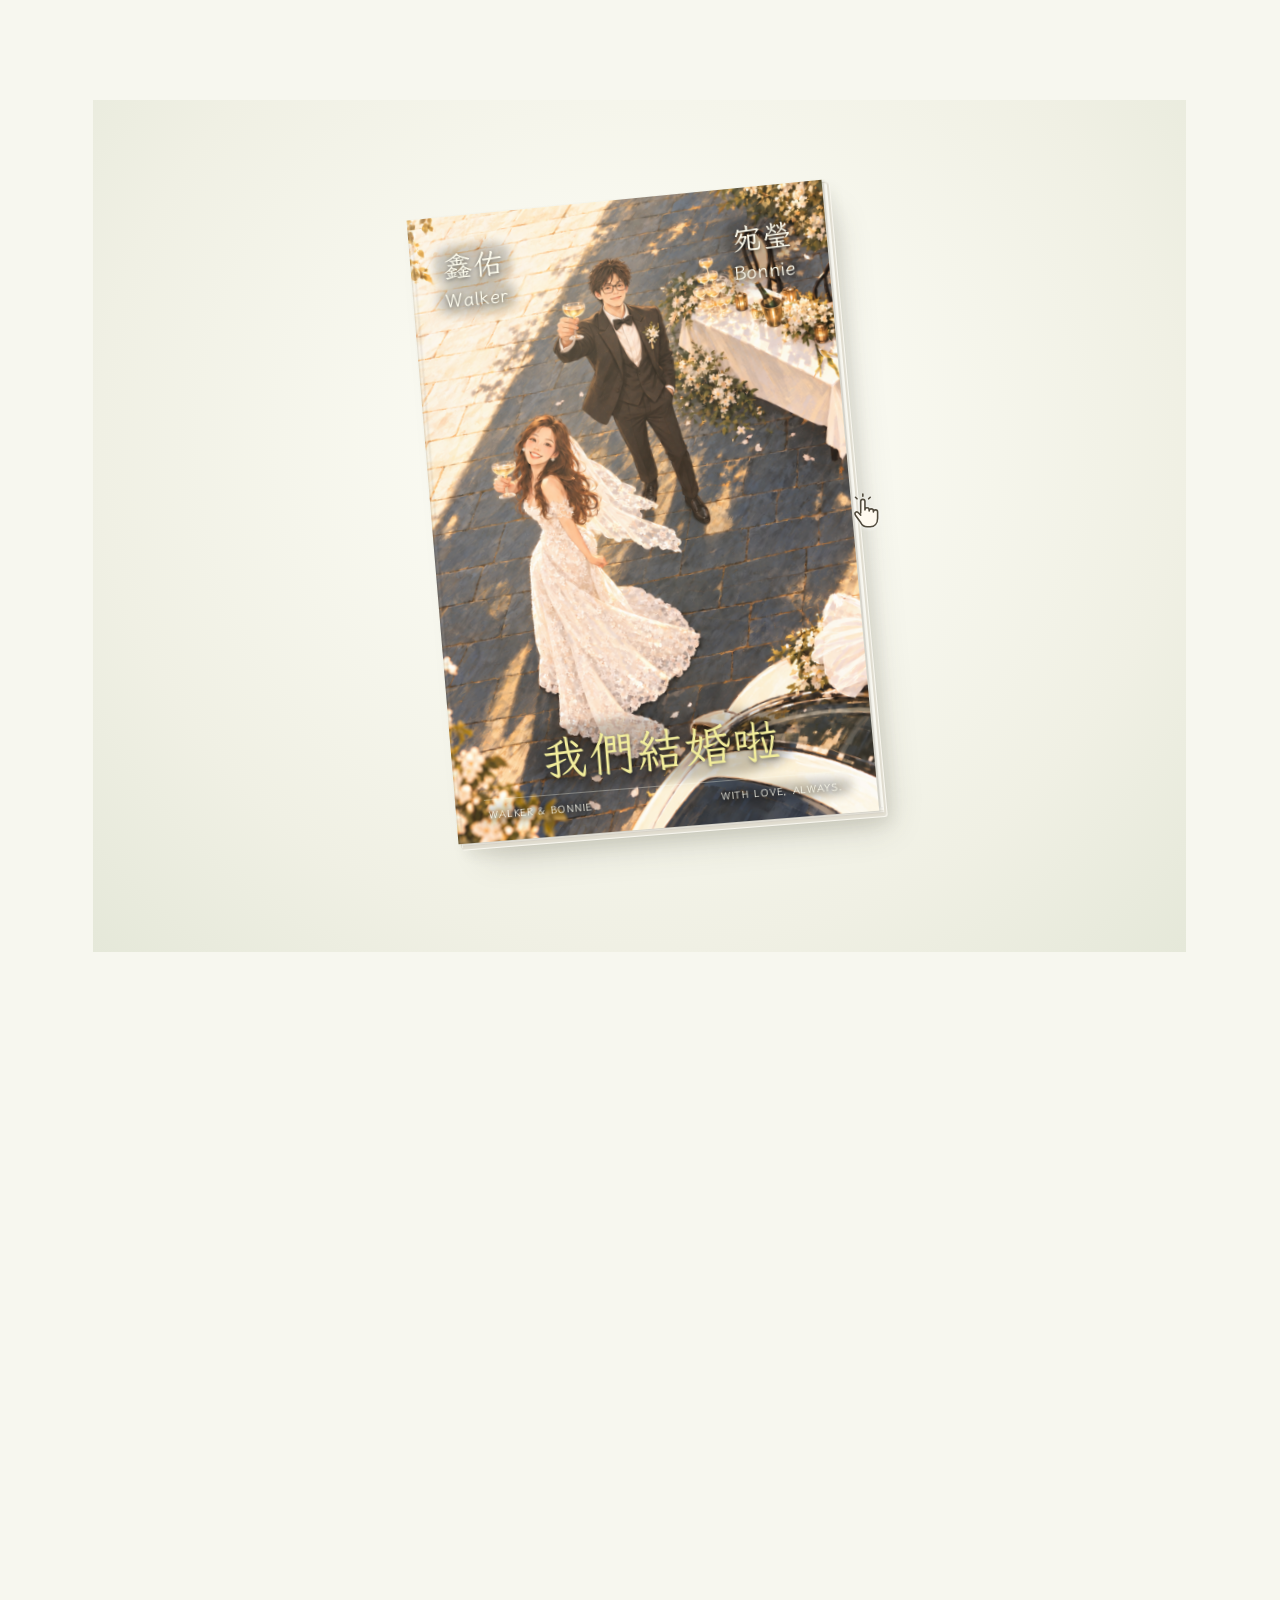
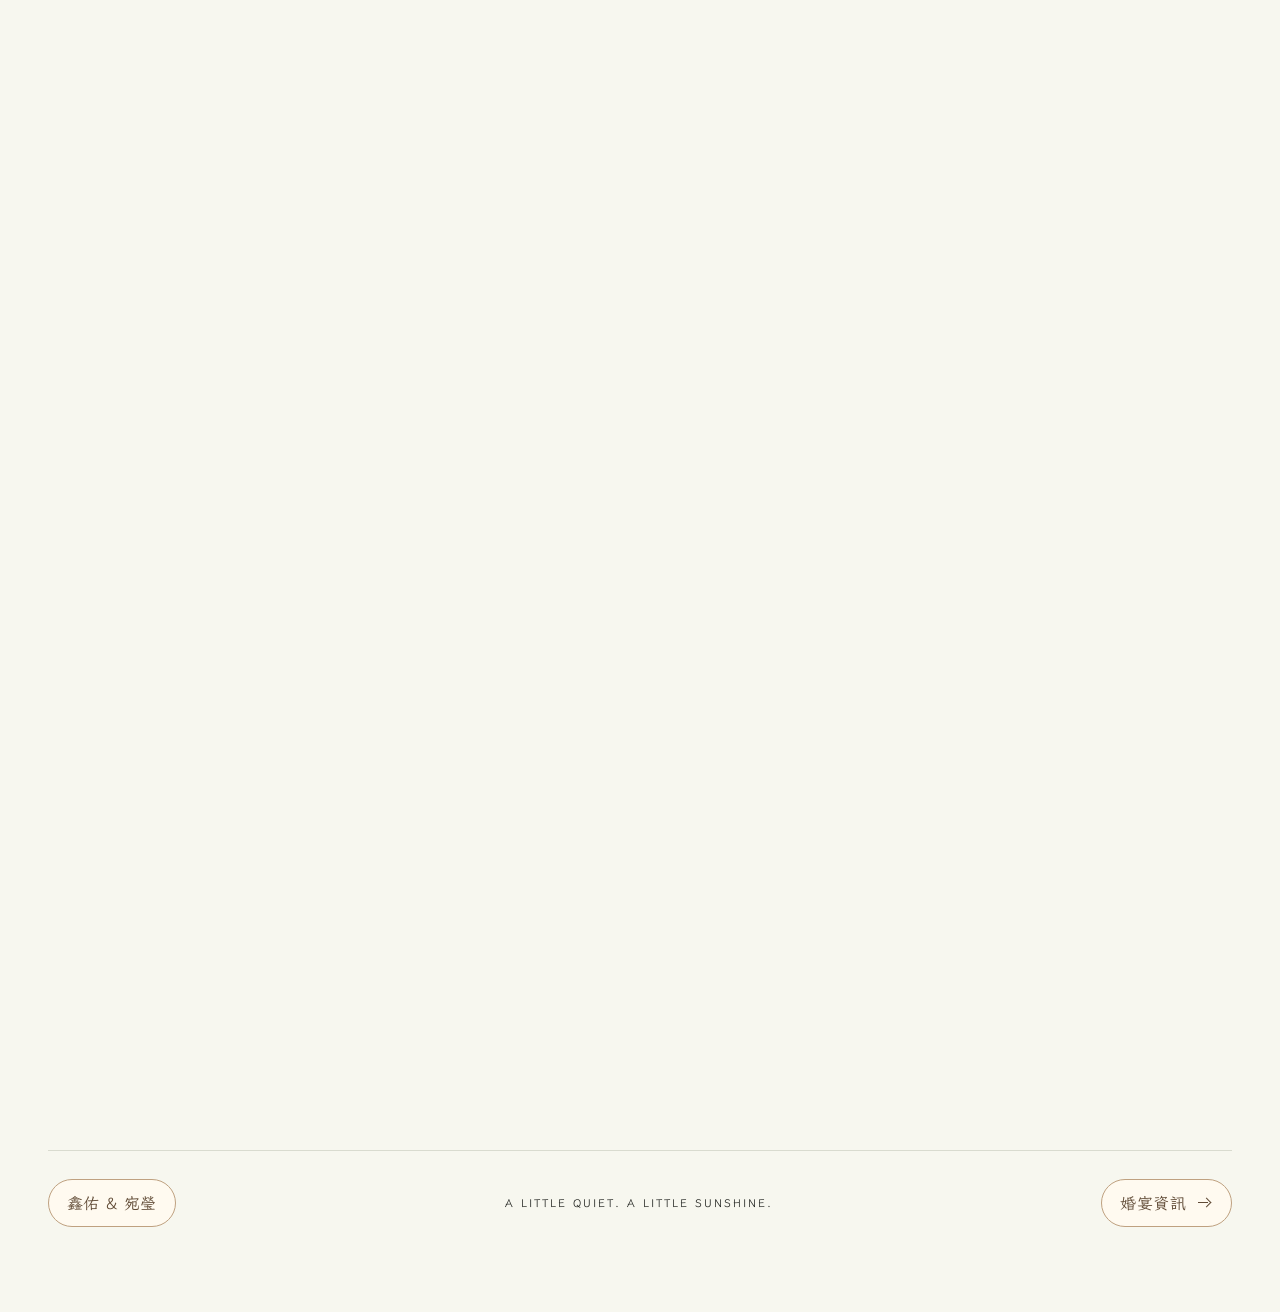
==== index.html @ fc481d5e "Repair desktop spread grid and tighten centered invitation layouts" ====
<!doctype html>
<html lang="zh-Hant" class="is-cover">
<head>
  <meta charset="utf-8">
<link rel="preconnect" href="https://raw.githubusercontent.com" crossorigin>
<link rel="preload" href="https://raw.githubusercontent.com/cyberinkflow/StarPandaKidsFonts/1934d8585394d1f0b7b148f25696c121679ef725/StarPandaKidsBeta2.1.otf" as="font" type="font/otf" crossorigin>
  <meta name="viewport" content="width=device-width,initial-scale=1,viewport-fit=cover">
  <meta name="theme-color" content="#f7f7ef">
  <meta name="description" content="把幸福的日子，留給最重要的你。我們說好了，這一天見。查看婚宴資訊與更多合照，一起分享幸福。">
  <title>鑫佑 & 宛瑩｜Walker & Bonnie 婚禮邀請</title>
  <link rel="stylesheet" href="assets/invitation.css?v=five-page-flow-1">
  <link rel="stylesheet" href="assets/invitation-book.css?v=desktop-layout-8">
  <link rel="stylesheet" href="assets/invitation-magazine.css?v=desktop-layout-8">
  <link rel="stylesheet" href="assets/invitation-polish.css?v=desktop-layout-8">
  <link rel="stylesheet" href="assets/invitation-spread.css?v=desktop-layout-8">
  <link rel="stylesheet" href="assets/invitation-material.css?v=desktop-layout-8">
<link rel="stylesheet" href="assets/wedding-fonts.css?v=panda-block-5"><link rel="stylesheet" href="assets/invitation-type-size.css?v=desktop-layout-8"><style>
html.panda-loading body{visibility:hidden}
html.panda-loading::after{content:"♥";position:fixed;inset:0;display:grid;place-items:center;background:#f7f6ed;color:#df9074;font:48px/1 serif;z-index:2147483647;animation:panda-loading-pulse 1.2s ease-in-out infinite}
@keyframes panda-loading-pulse{50%{color:#efb49b}}
@media(prefers-reduced-motion:reduce){html.panda-loading::after{animation:none}}
</style><script>
(()=>{
  if(!document.fonts)return;
  const root=document.documentElement;
  root.classList.add('panda-loading');root.setAttribute('aria-busy','true');
  const reveal=()=>{root.classList.remove('panda-loading');root.removeAttribute('aria-busy');};
  const timeout=setTimeout(reveal,6000);
  const ready=()=>document.fonts.load('400 24px "Star Panda Kids"','我們要結婚了♥').then(()=>{clearTimeout(timeout);reveal();},()=>{clearTimeout(timeout);reveal();});
  if(document.readyState==='loading')document.addEventListener('DOMContentLoaded',ready,{once:true});else ready();
})();
</script></head>
<body>
  <a class="action-control skip-link" href="#details">跳到婚宴資訊</a>
  <header class="site-header" inert>
    <a class="action-control brand" href="#invitation" aria-label="回到喜帖首頁"><span class="brand-mark" aria-hidden="true">w / b</span><span class="name-pair"><strong data-couple>鑫佑 & 宛瑩</strong><small data-english-couple>Walker & Bonnie</small></span></a>
    <nav aria-label="喜帖導覽"><a href="#story" class="action-control">我們的小故事</a><a href="#details" class="action-control">這一天</a></nav>
  </header>

  <main>
    <div class="book-journey" id="invitation-book" aria-label="我們的婚禮喜帖">
      <div class="book-stage">
        <section class="hero book-page book-cover" data-book-page="0" id="invitation" aria-labelledby="hero-title">
          <h1 id="hero-title" class="sr-only" tabindex="-1">鑫佑與宛瑩的婚禮邀請｜Walker & Bonnie</h1>
          <div class="hero-copy" aria-hidden="true"></div>
          <div class="hero-art" aria-label="Walker 與 Bonnie 的立體婚禮雜誌">
            <div class="paper-anchor"><div class="paper-flight"><div class="magazine-depth"><div class="magazine-pages" aria-hidden="true"></div><div class="invitation-paper">
              <div class="paper-content">
                <div class="cover-portrait photo-slot" data-photo="0"><div class="photo-placeholder"><span class="portrait-mark">w<span>&</span>b</span></div></div>
                <div class="cover-person cover-person-walker"><strong class="cover-ink">鑫佑</strong><small class="cover-ink" lang="en">Walker</small></div><div class="cover-person cover-person-bonnie"><strong class="cover-ink">宛瑩</strong><small class="cover-ink" lang="en">Bonnie</small></div>
                <div class="paper-title"><span class="cover-ink">我們結婚啦</span></div>
                <div class="paper-bottom"><span class="cover-ink">WALKER & BONNIE</span><span class="cover-ink">WITH LOVE, ALWAYS.</span></div>
                <div class="magazine-gloss" aria-hidden="true"></div>
              </div>
            </div></div></div></div>
            <a class="action-control cover-open" href="#story" aria-label="點擊翻開喜帖，前往下一頁" title="點擊翻開喜帖"><svg viewBox="0 0 36 36" fill="none" aria-hidden="true"><path d="M13 19V8a2 2 0 0 1 4 0v8a2 2 0 0 1 4 0v1a2 2 0 0 1 4 0v1a2 2 0 0 1 4 0v6c0 5-3 8-7 8h-3c-3 0-5-2-6-4l-5-7c-1.5-2.5 1.5-4.5 3-2l2 2" fill="#fffaf0" stroke="currentColor" stroke-width="1.5" stroke-linecap="round" stroke-linejoin="round"/><path d="M15 1v2M8 4l1.5 1.5M22 4l-1.5 1.5" stroke="currentColor" stroke-width="1.5" stroke-linecap="round"/></svg></a>
          </div>
        </section>

<section class="book-page content-page book-story" data-book-page="1" id="story" aria-labelledby="story-title"><div class="page-content" tabindex="0" aria-label="人物介紹內容"><div class="couple-intro"><div><p class="eyebrow" lang="en">The two of us</p><h2 class="duo-heading" id="story-title" tabindex="-1" lang="en">Since 2021, <br>until now,<br><em>and to be continued.</em></h2></div><div class="personality-pair"><article class="personality quiet" aria-labelledby="name-walker"><span class="personality-avatar avatar-quiet"><img src="assets/story-champagne-upright.png" alt="鑫佑（Walker）的插畫頭貼" width="1122" height="1402" loading="lazy"></span><span class="personality-name" id="name-walker">鑫佑<small>Walker</small></span><span class="personality-type" lang="en">INFP</span><span class="personality-copy">平常不喜歡說話，<br>喝酒後超喜歡說話。</span><span class="personality-extra" id="profile-walker" hidden>別人說他沉穩內斂。<br>（但 Bonnie 不覺得。）</span><button class="action-control profile-toggle" type="button" aria-expanded="false" aria-controls="profile-walker" data-person="鑫佑">認識鑫佑 ＋</button></article><article class="personality sunny" aria-labelledby="name-bonnie"><span class="personality-avatar avatar-sunny"><img src="assets/story-champagne-upright.png" alt="宛瑩（Bonnie）的插畫頭貼" width="1122" height="1402" loading="lazy"></span><span class="personality-name" id="name-bonnie">宛瑩<small>Bonnie</small></span><span class="personality-type" lang="en">ENTP</span><span class="personality-copy">12小時跟Walker嘰哩呱啦<br>喝酒後24小時跟每個人嘰哩呱啦</span><span class="personality-extra" id="profile-bonnie" hidden>是有趣的靈魂與美貌集於一身的自戀仔。<br>（Walker 笑而不語。）</span><button class="action-control profile-toggle" type="button" aria-expanded="false" aria-controls="profile-bonnie" data-person="宛瑩">認識宛瑩 ＋</button></article></div></div></div><div class="page-actions"><a class="action-control text-action" href="#invitation">上一頁</a><span class="page-number">1 / 5</span><a class="action-control button" href="#photos">下一頁 →</a></div></section>
<section class="book-page content-page book-photos" data-book-page="2" id="photos" aria-labelledby="photos-title"><div class="page-content" tabindex="0" aria-label="照片區內容"><div class="photos-heading"><p class="eyebrow">OUR MOMENTS</p><h2 id="photos-title">我們的照片</h2><p>把一起走過的日子，<br>留在每一張照片裡。</p></div><div class="story-viewer" role="region" aria-roledescription="可滑動相片卡片" aria-label="我們的三張故事照片"><div class="story-track">
            <figure class="story-frame" data-story-frame="0">
              <div class="story-photo story-photo--portrait photo-slot" data-photo="1"><div class="photo-placeholder"><span class="photo-monogram">us.</span><span class="photo-note">OUR LITTLE STORY / 01</span></div></div>
              <figcaption><span class="eyebrow" lang="en">01 / Dress up</span><h3>今天有點正式，<br>但我們還是一樣鬧。</h3><p>她負責漂亮，他負責站好。<br>笑得這麼開心，大概是想到等一下可以吃飯。</p></figcaption>
            </figure>
            <figure class="story-frame" data-story-frame="1">
              <div class="story-photo story-photo--portrait photo-slot" data-photo="2"><div class="photo-placeholder"><span class="photo-monogram">us.</span><span class="photo-note">OUR LITTLE STORY / 02</span></div></div>
              <figcaption><span class="eyebrow" lang="en">02 / Cheers to us</span><h3>敬今天的我們，<br>也敬明天的宵夜。</h3><p>照片裡看起來很優雅。<br>實際上，已經在討論拍完要吃什麼。</p></figcaption>
            </figure>
            <figure class="story-frame" data-story-frame="2">
              <div class="story-photo story-photo--portrait photo-slot" data-photo="3"><div class="photo-placeholder"><span class="photo-monogram">us.</span><span class="photo-note">OUR LITTLE STORY / 03</span></div></div>
              <figcaption><span class="eyebrow" lang="en">03 / Just like this</span><h3>一張合照，<br>兩種快樂。</h3><p>他覺得這張可以，她說再拍一張。<br>最後相簿多了三百張差不多的照片。</p></figcaption>
            </figure>
            </div><div class="story-controls" hidden><button type="button" id="story-prev" class="action-control story-arrow" aria-label="上一張照片"><svg class="story-nav-arrow" viewBox="0 0 40 20" fill="none" aria-hidden="true"><path d="M3 10h32M27 3l8 7-8 7" stroke="currentColor" stroke-width="1.2" stroke-linecap="round" stroke-linejoin="round"/></svg></button><span class="story-controls-flourish" aria-hidden="true">─ ♡ ─</span><button type="button" id="story-next" class="action-control story-arrow" aria-label="下一張照片"><svg class="story-nav-arrow" viewBox="0 0 40 20" fill="none" aria-hidden="true"><path d="M3 10h32M27 3l8 7-8 7" stroke="currentColor" stroke-width="1.2" stroke-linecap="round" stroke-linejoin="round"/></svg></button></div><div class="story-progress" role="group" aria-label="選擇照片" hidden><button type="button" data-story-go="0" aria-label="第 1 張照片" class="heart-dot"></button><button type="button" data-story-go="1" aria-label="第 2 張照片" class="heart-dot"></button><button type="button" data-story-go="2" aria-label="第 3 張照片" class="heart-dot"></button></div><p id="story-slide-status" class="sr-only" role="status" aria-live="polite"></p>
          </div></div><div class="page-actions"><a class="action-control text-action" href="#story">上一頁</a><span class="page-number">2 / 5</span><a class="action-control button" href="#chapters">下一頁 →</a></div></section>
<section class="book-page content-page book-chapters" data-book-page="3" id="chapters" aria-labelledby="next-chapter-title"><div class="page-content" tabindex="0" aria-label="那些年的故事內容"><section class="story-next-chapter" aria-labelledby="next-chapter-title"><h3 id="next-chapter-title" tabindex="-1">那些年的小故事<span class="story-title-names" lang="en">『Walker &amp; Bonnie』</span></h3><p>我們從同一間公司的同事，變成酒友、戀人、旅伴。<br>中間經過九杯 Shot、<br>一次象山心碎之旅，<br>還有一起在英國生活的日子。</p><p>從「可以試試看」，到「以後都有<span class="pronoun-blue">你</span>/<span class="pronoun-pink">妳</span>」。<br>這是我們的故事。</p><button id="story-read" type="button" aria-haspopup="dialog" aria-controls="story-dialog" class="action-control story-read-link"><img class="story-olaf" src="assets/olaf-story.png" alt="" width="64" height="64"><span>翻開我們的小故事</span></button></section></div><div class="page-actions"><a class="action-control text-action" href="#photos">上一頁</a><span class="page-number">3 / 5</span><a class="action-control button" href="#details">下一頁 →</a></div></section>
<section class="book-page content-page book-details details" data-book-page="4" id="details" aria-labelledby="details-title"><div class="page-content" tabindex="0" aria-label="婚宴資訊內容"><div class="section-heading"><div><p class="eyebrow">SAVE THE DATE</p><h2 id="details-title" tabindex="-1">這一天，見。</h2></div><span class="sample-label" id="sample-label">我們準備好，你就來。</span></div>
          <div class="details-grid">
            <article class="detail-card time-card"><div class="detail-top"><span>WHEN / 婚宴時間</span></div><h3 data-long-date>2027 年 6 月 19 日</h3><p class="detail-weekday" data-weekday>星期六</p><div class="time-row"><div><strong id="welcome-time">12:00</strong><span>入座</span></div><span class="time-divider" aria-hidden="true"></span><div><strong id="banquet-time">12:30</strong><span>午宴開席</span></div></div><button class="action-control text-action" id="calendar-button" type="button">加入我的行事曆 <span aria-hidden="true">＋</span></button></article>
            <article class="detail-card venue-card"><div class="venue-card-copy"><div class="detail-top"><span>WHERE / 婚宴地點</span></div><h3 id="venue-name">晶宴・御豐館</h3><p class="venue-room" id="venue-room">綺麗劇場</p><p class="venue-address" id="venue-address">300新竹市東區光復里公道五路三段1號2樓</p></div><div class="venue-map"><iframe tabindex="-1" aria-hidden="true" id="venue-map-frame" title="晶宴會館御豐館位置地圖" src="https://maps.google.com/maps?q=%E6%99%B6%E5%AE%B4%E6%9C%83%E9%A4%A8%E5%BE%A1%E8%B1%90%E9%A4%A8&output=embed&hl=zh-TW" loading="lazy" referrerpolicy="no-referrer-when-downgrade"></iframe><a class="venue-map-link" id="directions-link" href="https://www.google.com/maps/dir/?api=1&destination=%E6%99%B6%E5%AE%B4%E6%9C%83%E9%A4%A8%E5%BE%A1%E8%B1%90%E9%A4%A8" target="_blank" rel="noopener noreferrer"><span class="action-control button venue-map-action">帶我去婚禮現場📍</span></a></div></article>
          </div></div><div class="page-actions"><a class="action-control text-action" href="#chapters">上一頁</a><span class="page-number">4 / 5</span><a class="action-control button" href="#thanks">下一頁 →</a></div></section>
<section class="book-page content-page book-thanks" data-book-page="5" id="thanks" aria-labelledby="thanks-title"><div class="page-content" tabindex="0" aria-label="婚禮見內容"><h2 id="thanks-title" class="sr-only">婚禮見與小驚喜</h2><div class="details-next attendance-reminder"><p class="reminder-heading">你有答應要來喔 <span class="reminder-heart" aria-hidden="true">♥</span></p><p>把這天留給我們，<br>一起吃飯、聊天，為我們舉杯。</p></div><div class="scratch-section"><div class="scratch-card" id="scratch-card"><div class="scratch-prize"><span>恭喜你，刮中我們的偏愛！</span><strong class="scratch-message">神祕小禮物<span>ONLY AT OUR WEDDING</span></strong><p class="scratch-redemption">婚禮當天，出示這個畫面找我們兌換。<br><strong>只限現場領取</strong>，禮物是什麼？見面才揭曉 🤭</p><span class="scratch-stamp" aria-hidden="true">♡</span></div><canvas id="scratch-canvas" aria-hidden="true"></canvas><span class="sr-only" id="scratch-status" role="status"></span></div><button class="action-control" id="scratch-reveal" type="button">直接揭曉 <span class="icon icon-next" aria-hidden="true"></span></button></div><div class="thankyou-footer"><div class="countdown"><strong id="days-left">—</strong><span id="countdown-label">DAYS TO GO</span></div><p>那天見啦啦啦啦<br><small>鑫佑 & 宛瑩 · Walker & Bonnie</small></p></div></div><div class="page-actions"><a class="action-control text-action" href="#details">上一頁</a><span class="page-number">5 / 5</span><a class="action-control button" href="#backcover">封底 →</a></div></section>
        <section class="book-page book-backcover" data-book-page="6" id="backcover" aria-labelledby="backcover-title"><h2 id="backcover-title" class="sr-only" tabindex="-1">雜誌封底</h2><div class="backcover-anchor"><a class="action-control backcover-return" href="#invitation" aria-label="翻回雜誌封面" title="翻回雜誌封面"><svg viewBox="0 0 36 36" fill="none" aria-hidden="true"><path d="M13 19V8a2 2 0 0 1 4 0v8a2 2 0 0 1 4 0v1a2 2 0 0 1 4 0v1a2 2 0 0 1 4 0v6c0 5-3 8-7 8h-3c-3 0-5-2-6-4l-5-7c-1.5-2.5 1.5-4.5 3-2l2 2" fill="#fffaf0" stroke="currentColor" stroke-width="1.5" stroke-linecap="round" stroke-linejoin="round"/><path d="M15 1v2M8 4l1.5 1.5M22 4l-1.5 1.5" stroke="currentColor" stroke-width="1.5" stroke-linecap="round"/></svg></a><div class="backcover-flight"><div class="backcover-page-stack" aria-hidden="true"></div><div class="backcover-magazine" role="button" tabindex="0" aria-label="翻回雜誌封面"><div class="backcover-photo photo-slot" data-photo="0"><div class="photo-placeholder"><span class="portrait-mark">w & b</span></div></div><div class="magazine-barcode" aria-hidden="true"><span class="barcode-bars"></span><span>W &amp; B · 2027 06 19</span></div><div class="magazine-gloss" aria-hidden="true"></div></div></div></div></section>
      </div>
    </div>
  </main>
  <div class="page-width" id="line-official-section" hidden><a class="action-control button button-outline" id="line-official-link" target="_blank" rel="noopener noreferrer">加入新人 LINE 官方帳號 <span class="icon icon-next" aria-hidden="true"></span></a></div>
  <footer class="site-footer page-width"><a class="action-control footer-couple" href="#invitation" data-couple>鑫佑 & 宛瑩</a><span>A LITTLE QUIET. A LITTLE SUNSHINE.</span><a class="action-control" href="#details">婚宴資訊 <span class="icon icon-next" aria-hidden="true"></span></a></footer>
  <dialog id="story-dialog" aria-labelledby="story-reader-title"><div class="story-reader-shell"><header class="story-reader-header"><div><h2 id="story-reader-title" tabindex="-1">那些年的小故事<span class="story-title-names" lang="en">『Walker &amp; Bonnie』</span></h2></div><button id="story-close" type="button" class="action-control">關閉 ×</button></header><div class="story-reader-body"><p class="story-reader-lead"><strong>當時的我們還不知道<br>那個一起下班、一起出去玩的人<br>後來會成為最想一起回家的人。</p><section class="story-chapter" aria-labelledby="story-chapter-1"><span class="chapter-number" aria-hidden="true">01</span><h3 id="story-chapter-1"><span class="pronoun-blue">他</span>先遇見了仙女，<span class="pronoun-pink">她</span>後來發現了帥哥。</h3><p>故事開始在 2021 年，口罩還是日常穿搭的一部分。<span class="pronoun-pink">她</span>進公司的第一天，<span class="pronoun-blue">他</span>看著戴口罩的<span class="pronoun-pink">她</span>，心裡想著：「新來的同事，怎麼像仙女一樣。」</p><p>臉都還沒看完整，心動倒是已經先開始了。於是，<span class="pronoun-blue">他</span>開始約<span class="pronoun-pink">她</span>和同事們一起去酒吧。至於是剛好想喝酒，還是剛好想見<span class="pronoun-pink">她</span>，答案應該滿明顯的。</p><p>那時候還年輕，白天當同事，下班繼續一起玩。一起出門的次數多了，我們也慢慢熟了。後來，<span class="pronoun-blue">他</span>開始教<span class="pronoun-pink">她</span>寫程式。</p><p>程式有沒有學會先不說，但<span class="pronoun-pink">她</span>開始覺得——「欸，<span class="pronoun-blue">他</span>好像越來越帥了。」</p><p>一個先被外表吸引，一個慢慢被相處打動。在那些看起來很普通的日子裡，我們悄悄成了彼此的特別。</p></section>
<section class="story-chapter" aria-labelledby="story-chapter-2"><span class="chapter-number" aria-hidden="true">02</span><h3 id="story-chapter-2">那晚的紀錄：一人 9 杯 Shot。</h3><p>有一次，我們和朋友一起去了酒吧。原本只是喝喝調酒、聊聊天，幾杯調酒過後，大家就開始喝起了 Shot。</p><p>最後的戰績是:一個人，9 杯。對，是每個人 9 杯。至於那晚怎麼收尾的……</p><p><span class="pronoun-blue">他</span>和朋友好像先在路邊短暫「休息」了一下。<span class="pronoun-pink">她</span>則回到家，躺上房間裡的白色毛毛地毯，直接進入睡眠模式。床明明就在旁邊，但那晚的<span class="pronoun-pink">她</span>，覺得毛毛地毯就夠舒服了。</p><p>仙女也是需要降落的。那天選的是白色毛毛款停機坪。</p><p>總之，大家最後都平安回家睡覺，隔天，再各自迎來一場大宿醉。有些回憶很浪漫，這段比較像酒醒之後，還會一起笑很久的那種。</p><p>後來，我們還是常常一起出去。只是漸漸地，從一群人的聚會，變成了兩個人的約會。</p></section>
<section class="story-chapter" aria-labelledby="story-chapter-3"><span class="chapter-number" aria-hidden="true">03</span><h3 id="story-chapter-3"><span class="pronoun-blue">他</span>想牽手，<span class="pronoun-pink">她</span>以為<span class="pronoun-blue">他</span>小看<span class="pronoun-pink">她</span>。</h3><p>那天，我們一起去爬象山。下山的路上飄起小雨，路有點滑。<span class="pronoun-blue">他</span>怕<span class="pronoun-pink">她</span>跌倒，伸手想牽<span class="pronoun-pink">她</span>。而<span class="pronoun-pink">她</span>，非常俐落地把<span class="pronoun-blue">他</span>的手拍開。</p><p><span class="pronoun-blue">他</span>想的是：「路很滑，讓我牽著<span class="pronoun-pink">妳</span>。」<br><span class="pronoun-pink">她</span>想的是：「瞧不起誰啊，我才不會滑倒。」</p><p><span class="pronoun-pink">她</span>顧著證明自己站得穩，完全沒發現，旁邊那個人的心已經碎了一地。<br>直到現在，<span class="pronoun-blue">他</span>都堅持把那天叫作——「象山心碎之旅」。</p><p>回家後，<span class="pronoun-blue">他</span>帶著那顆受傷的心，決定這次不要再靠暗示了。於是傳訊息告訴<span class="pronoun-pink">她</span>，說<span class="pronoun-blue">他</span>喜歡<span class="pronoun-pink">她</span>，問<span class="pronoun-pink">她</span>到底有沒有興趣，要不要當<span class="pronoun-blue">他</span>的女朋友。</p><p><span class="pronoun-pink">她</span>說：「可以試試看。」沒有華麗的台詞，就這樣，我們開始了。<br>原本以為是心碎之旅，結果走成了戀愛的起點。</p><p>那天沒牽到的手，後來還有好多機會，可以慢慢牽。</p></section>
<section class="story-chapter" aria-labelledby="story-chapter-4"><span class="chapter-number" aria-hidden="true">04</span><h3 id="story-chapter-4">第一次見家長，先登場的是金髮，後登場的是低音炮。</h3><p>第一次一起回<span class="pronoun-pink">她</span>家的那天晚上，<span class="pronoun-blue">他</span>留著一頭及背的金色長髮。爸媽先看見了<span class="pronoun-blue">他</span>的背影，還以為女兒帶了個女生回來。</p><p>直到<span class="pronoun-blue">他</span>轉過身，用低沉的嗓音喊了一聲<br>「叔叔好。」<br>爸爸嚇了一跳。</p><p>原本以為是女兒的長髮朋友，一開口，才發現是低音炮男朋友。金色長髮是前奏，低音炮才是正式登場。</p><p>第一次見家長，就這樣留下了意想不到的記憶點。<br>後來，這位金色長髮、低音炮的男朋友，慢慢成了家裡熟悉的身影，也即將成為家裡的一份子。</p><p>而那聲讓爸爸嚇一跳的「叔叔好」，成了我們一提起，就忍不住笑的溫暖插曲。</p></section>
<section class="story-chapter" aria-labelledby="story-chapter-5"><span class="chapter-number" aria-hidden="true">05</span><h3 id="story-chapter-5"><span class="pronoun-pink">她</span>想再回去一次，<span class="pronoun-blue">他</span>說，那就一起。</h3><p><span class="pronoun-pink">她</span>曾經在英國讀碩士。那時候忙著唸書，心裡一直留著一個小小的願望：想再回去一次，好好生活，慢慢看看。</p><p><span class="pronoun-blue">他</span>沒有去過歐洲，英文也還在「可以再進步」的階段。後來，我們都抽中了英國打工度假的籤。</p><p>面對一個沒去過的地方，和一段還不知道會長什麼樣子的生活，<span class="pronoun-blue">他</span>沒有猶豫，願意和<span class="pronoun-pink">她</span>一起出發。<span class="pronoun-pink">她</span>想重訪的地方，就這樣成了我們共同的新冒險。</p><p>於是，一起收拾行李，把熟悉的日子打包，毅然決然地一起跳脫舒適圈。<span class="pronoun-blue">他</span>遠端工作，<span class="pronoun-pink">她</span>在咖啡廳當服務生。</p><p>我們在那裡工作、學英文、交朋友，一起摸索異鄉的日常，也慢慢找到自己的生活步調。原本陌生的街道，變成了熟悉的回家路。原本不認識的人，變成了會約著見面、惦記彼此的朋友。</p><p>因為有彼此，也有了朋友，那個很遠的地方，慢慢住出了家的感覺，成了我們的第二個家鄉。回頭想起來，很喜歡那段愜意的小日子。</p><p>原來，和喜歡的人一起過生活，連冷得要死的日常，都會變成後來很想念的時光。</p></section>
<section class="story-chapter" aria-labelledby="story-chapter-6"><span class="chapter-number" aria-hidden="true">06</span><h3 id="story-chapter-6">旅行清單越來越長，身邊一直是同一個人。</h3><p>住在英國的日子裡，我們也一起去了好多地方。第一站，是比利時。</p><p>布魯日的街景，美得像我們想像中的中古世紀。那些原本只在圖片裡看過的風景，就這樣，成了兩個人一起走過的路。</p><p>後來，我們在瑞士看雪、玩雪，在挪威看峽灣、搭過夜火車，在瑞典體驗當地生活，在芬蘭挑戰冰浴，在德國一起參加啤酒節。</p><p>還有法國、愛沙尼亞、拉脫維亞、捷克、匈牙利，以及荷蘭……每一個地名，都有一段只有我們知道的故事。</p><p>有些記得的是風景，有些記得的是當下發生的小事。還有些照片，一翻出來，就知道對方接下來會笑什麼。</p><p>大家說，旅行可以看出兩個人適不適合在一起。我們一起走過了許多地方，依然期待著下一趟旅行。而最期待的是，往後的每一站，都可以一直有彼此。</p></section>
<section class="story-chapter" aria-labelledby="story-chapter-7"><span class="chapter-number" aria-hidden="true">07</span><h3 id="story-chapter-7">回到台灣，故事繼續。</h3><p>後來，我們一起回到台灣，繼續工作、生活，也繼續計畫下一次去哪裡玩。故事從遠方，回到了每天的日常。</p><p>從「下班要不要一起出去？」到「晚餐要吃什麼？」從同事、酒友，到戀人、旅伴，現在，我們想成為彼此的家人。</p><p>我們很喜歡，那些一起出去玩的故事。也很珍惜，那些沒有特別發生什麼、卻有對方陪著的日子。</p><p>當初那句「可以試試看」，走到今天，已經變成——「以後的旅行，都一起吧。」</p><p>去很遠的地方，或是一起回家。</p></section>
<section class="story-chapter" aria-labelledby="story-chapter-8"><span class="chapter-number" aria-hidden="true">08</span><h3 id="story-chapter-8"><span class="pronoun-blue">你</span>的朋友、我的朋友，後來都是我們的朋友。</h3><p><span class="pronoun-blue">他</span>的朋友大多在台北，<span class="pronoun-pink">她</span>的朋友大多在新竹。在一起之後，我們的生活裡，也多了彼此的朋友。</p><p>一起吃飯、喝酒、聊天，偶爾抽著水煙，把近況聊成笑話，再把笑話聊成回憶。</p><p>原本是「陪<span class="pronoun-blue">他</span>去見朋友」、「帶<span class="pronoun-pink">她</span>認識朋友」，後來，不知不覺變成了——「我們什麼時候再約大家？」</p><p>很開心，我們喜歡彼此，也喜歡彼此身邊的那些人。兩個人的故事，因為有了一群人的陪伴，變得更熱鬧，也更溫暖。</p><p>而婚禮這一天，終於可以把台北、新竹，還有一路上認識的朋友們，約到同一個地方。</p><p>這次，就一起來吃飯、聊天，為我們舉杯吧。</p></section>
<div class="story-reader-ending"><p>從同事、酒友，到戀人、旅伴。<br>下一站，是家人。</p><button type="button" id="story-reader-back" class="action-control">回到喜帖 ♡</button></div></div></div></dialog>
  <dialog id="calendar-dialog" aria-labelledby="calendar-title" aria-describedby="calendar-help"><button class="action-control dialog-close" id="calendar-close" type="button" aria-label="關閉行事曆選項">關閉 ×</button><p class="eyebrow">SAVE OUR DAY</p><h2 id="calendar-title">把這天留給我們。</h2><p class="calendar-summary">2027 / 06 / 19 · 12:00 入座 · 12:30 開席</p><div class="calendar-options"><a class="action-control button button-primary" id="calendar-google" href="https://calendar.google.com/calendar/render" target="_blank" rel="noopener noreferrer">Google 行事曆 <span class="icon icon-next" aria-hidden="true"></span></a><a class="action-control button button-outline" id="calendar-apple" href="assets/wedding-invitation.ics?v=20270619-2&openExternalBrowser=1">Apple／其他行事曆 <span aria-hidden="true">＋</span></a></div><p id="calendar-help">選擇你使用的行事曆，開啟後確認加入。若在 LINE 裡無法開啟，請從選單改用 Safari 或 Chrome。</p><button class="action-control text-action" id="calendar-copy" type="button" hidden>複製喜帖連結，在瀏覽器開啟</button><p id="calendar-copy-status" role="status"></p><a class="action-control calendar-download" id="calendar-download" href="assets/wedding-invitation.ics?v=20270619-2&openExternalBrowser=1" download="walker-bonnie-wedding.ics">下載行事曆檔案</a></dialog>
  <dialog id="photo-dialog"><button type="button" id="photo-close" aria-label="關閉照片" class="action-control">關閉 ×</button><img id="photo-full" alt=""></dialog>
  <script src="config.js?v=original-gallery-1"></script><script src="assets/invitation.js?v=hall-reminder-photos-1"></script><script src="assets/invitation-book.js?v=desktop-layout-8"></script>
  <script src="assets/invitation-interactions.js?v=desktop-layout-8"></script>
  <script src="assets/invitation-depth.js?v=desktop-layout-8"></script>
  <script src="assets/invitation-gallery.js?v=desktop-layout-8"></script>
</body>
</html>
---- assets/invitation.css ----
:root{--ink:#242622;--muted:#77796d;--paper:#f7f7ef;--yellow:#f2ed9b;--line:#d9dbcf;--serif:Georgia,'Noto Serif TC','Songti TC',serif;--sans:Arial,'Noto Sans TC','PingFang TC','Microsoft JhengHei',sans-serif;--wine:var(--ink);--olive:var(--ink)}
*{box-sizing:border-box}html{scroll-behavior:smooth;scroll-padding-top:30px}body{margin:0;background:var(--paper);color:var(--ink);font-family:var(--sans);font-size:14px;-webkit-font-smoothing:antialiased}::selection{background:var(--yellow)}a{color:inherit;text-decoration:none}button,input,select,textarea{font:inherit}button,a,input,select,textarea,label{-webkit-tap-highlight-color:transparent}button{color:inherit;cursor:pointer}button:disabled{cursor:wait;opacity:.5}button,a{touch-action:manipulation}button:focus-visible,a:focus-visible,input:focus-visible,textarea:focus-visible,select:focus-visible{outline:2px solid #72753b;outline-offset:5px}[hidden]{display:none!important}h1,h2,h3,p{margin-top:0}h1,h2,h3{font-weight:500}fieldset{min-width:0;border:0;padding:0;margin:0}.sr-only,.visually-hidden,.skip-link:not(:focus){position:absolute;width:1px;height:1px;padding:0;overflow:hidden;clip-path:inset(50%);white-space:nowrap}.skip-link:focus{position:fixed;top:12px;left:12px;background:var(--yellow);padding:15px;z-index:20}.page-width{width:min(1200px,calc(100% - 96px));margin-inline:auto}.site-header{width:calc(100% - 96px);max-width:1400px;margin:auto;min-height:98px;display:flex;align-items:center;justify-content:space-between;border-bottom:1px solid var(--line)}.brand{display:flex;gap:18px;align-items:center;font-size:13px;letter-spacing:2px}.brand-mark{font:italic 25px var(--serif);letter-spacing:-3px;width:48px}.site-header nav{display:flex;align-items:center;gap:32px;font-size:12px}.site-header nav a{position:relative}.site-header nav a:after{content:'';position:absolute;left:0;bottom:-5px;width:0;height:1px;background:var(--ink);transition:width .25s}.site-header nav a:hover:after{width:100%}.nav-rsvp{border:1px solid var(--ink);padding:11px 18px;border-radius:30px}.nav-rsvp span{margin-left:18px}.eyebrow{font-size:9px;letter-spacing:2px;font-weight:600;line-height:1.8}.hero{display:grid;grid-template-columns:1.15fr 1fr;align-items:center;gap:60px}.hero-copy{position:relative;z-index:2}.hero-copy .eyebrow{display:flex;align-items:center;gap:10px;margin-bottom:38px}.status-dot{width:7px;height:7px;border-radius:50%;background:#949858;box-shadow:0 0 0 5px #eeefd9}.hero h1{font-size:clamp(52px,5.3vw,76px);letter-spacing:-4px;line-height:1.3;margin-bottom:30px;font-weight:600}.quiet-line{font-weight:300}.sun-word{position:relative;display:inline-block;z-index:0}.sun-word:before{content:'';position:absolute;inset:60% -3px 0;background:var(--yellow);z-index:-1;transform:rotate(-3deg)}.sun-word svg{position:absolute;left:0;bottom:-10px;width:100%;height:18px;fill:none;stroke:#81834d;stroke-width:1.5}.hero-description{font-size:15px;line-height:2.1;letter-spacing:2px;margin-bottom:30px}.hero-description>span{color:var(--muted);font-size:12px;letter-spacing:1px}.hero-actions{display:flex;align-items:center;gap:18px}.button{display:inline-flex;align-items:center;justify-content:space-between;gap:26px;padding:17px 24px;border:1px solid var(--ink);border-radius:2px;font-size:12px;letter-spacing:1px;min-height:52px;transition:background .2s,transform .2s}.button:hover{transform:translateY(-3px)}.button-primary{background:var(--ink);color:var(--paper)}.button-primary:hover{background:#43473b}.button-outline{background:transparent}.button-outline:hover{background:var(--yellow)}.button span{font-size:19px}.edition{font-size:7px;line-height:1.7;letter-spacing:1px;color:var(--muted)}.hero-footnote{display:flex;align-items:center;gap:12px;margin:35px 0 0;font-size:8px;letter-spacing:2px;color:var(--muted)}.scroll-cue{font-size:21px}.hero-art{position:relative;display:flex;justify-content:center;align-items:center;min-width:0;min-height:530px}.paper-anchor{position:relative;width:340px;height:475px}.paper-flight{position:absolute;left:0;top:0;width:100%;height:100%;transform-origin:50% 50%}.invitation-paper{position:relative;width:100%;height:100%;background:#fffef7;padding:22px;border:1px solid #d6d6c6;box-shadow:8px 14px 0 #e5e5d7;transform:rotate(-5deg)}.paper-content{width:100%;height:100%;display:flex;flex-direction:column}.paper-topline{display:flex;justify-content:space-between;font-size:8px;letter-spacing:2px;padding-bottom:12px}.paper-topline span:last-child{font-size:15px}.cover-portrait{height:45%;min-height:0;flex:1}.photo-slot{position:relative;overflow:hidden;background:#e7e9dd}.photo-placeholder{width:100%;height:100%;display:flex;flex-direction:column;align-items:center;justify-content:center;position:relative;background:radial-gradient(ellipse at 80% 10%,#faf2af80,transparent 55%),linear-gradient(135deg,#e1e5d6,#eff0e5);gap:15px}.portrait-mark{font:italic 100px/.9 var(--serif);letter-spacing:-10px}.portrait-mark>span{font-size:40px;color:#999e84;vertical-align:middle;margin:0 10px}.photo-note{font-size:7px;line-height:1.9;letter-spacing:2px;text-align:center;color:#6c725e}.paper-names{font-size:12px;letter-spacing:3px;margin:18px 0 10px}.paper-title{font:37px/.95 var(--sans);letter-spacing:-2px;font-weight:700}.paper-title em{font-family:var(--serif);font-weight:400}.paper-bottom{display:flex;justify-content:space-between;margin-top:18px;padding-top:10px;border-top:1px solid var(--line);font-size:8px;letter-spacing:1px}.art-caption{position:absolute;right:-15px;top:32px;font-size:8px;letter-spacing:2px;writing-mode:vertical-rl}.art-note{position:absolute;bottom:0;left:25px;font:italic 19px var(--serif)}.sun-sticker{position:absolute;right:-12px;bottom:30px;border:0;background:none;transform:rotate(12deg);z-index:3;display:flex;flex-direction:column;align-items:center;transition:transform .3s}.sun-sticker:hover{transform:rotate(30deg) scale(1.08)}.sun-sticker>span{font-size:104px;line-height:1;color:#ded986;text-shadow:1px 1px 0 #777a47}.sun-sticker small{font-size:8px;letter-spacing:1px;background:var(--yellow);padding:5px 8px;transform:rotate(-12deg)}.section-heading{display:flex;justify-content:space-between;align-items:end;gap:25px;margin-bottom:28px}.section-heading h2{font-size:42px;letter-spacing:-2px;margin:0}.section-heading h2 em{font-family:var(--serif);font-weight:400}.section-heading .eyebrow{margin-bottom:12px}.sample-label{font-size:10px;color:var(--muted);max-width:190px;line-height:1.7;text-align:right}.couple-intro{display:grid;grid-template-columns:.85fr 1.3fr;gap:40px;margin-bottom:65px;align-items:center}.duo-heading{font-size:38px;line-height:1.6;letter-spacing:-2px;margin:10px 0 0}.duo-heading em{font-style:normal;color:#8a8e61}.personality-pair{display:grid;grid-template-columns:1fr 1fr;gap:12px}.personality{display:flex;flex-direction:column;align-items:start;text-align:left;border:1px solid var(--line);padding:25px 20px;min-height:245px;background:#eceee4;transition:transform .3s,box-shadow .3s}.personality:hover{transform:translateY(-5px);box-shadow:0 10px 15px #24262208}.personality.sunny{background:var(--yellow);transform:rotate(3deg)}.personality.sunny:hover{transform:rotate(-2deg) translateY(-5px)}.personality-symbol{font-size:40px;line-height:1;margin-bottom:28px}.sunny .personality-symbol{display:inline-block;transition:transform .7s}.sunny:hover .personality-symbol{transform:rotate(120deg)}.personality-name{font-size:22px}.personality-name small{display:block;font-size:7px;letter-spacing:1.3px;margin-top:8px}.personality-copy{font-size:11px;line-height:1.9;margin:15px 0}.personality-extra{font-size:11px;line-height:1.9;color:#62674d;margin-bottom:12px}.personality-hint{font-size:8px;letter-spacing:1px;margin-top:auto;color:#676d54}.scratch-section{display:grid;grid-template-columns:.65fr 1.35fr;gap:40px;align-items:center;border-top:1px solid var(--line);padding:35px 0 45px;margin-bottom:40px;border-bottom:1px solid var(--line)}.scratch-copy h3{font-size:30px;line-height:1.4;margin-bottom:12px}.scratch-copy p:not(.eyebrow){font-size:11px;color:var(--muted);line-height:1.8}.scratch-card{position:relative;min-height:245px;border:1px solid #cdd0b7;overflow:hidden;background:#eeefda}.scratch-prize{min-height:245px;padding:24px;display:flex;flex-direction:column;justify-content:center;align-items:center;text-align:center}.scratch-prize>span:first-child{font-size:11px;letter-spacing:3px}.scratch-prize strong{font:78px/1 var(--serif);letter-spacing:-5px;margin:14px 0}.scratch-prize strong span{display:block;font:8px var(--sans);letter-spacing:4px;margin-top:8px}.scratch-prize p{font-size:9px;letter-spacing:1px;margin:0}.scratch-stamp{position:absolute;right:15px;top:12px;font:35px var(--serif);transform:rotate(15deg)}#scratch-canvas{position:absolute;inset:0;width:100%;height:100%;touch-action:none;cursor:crosshair;transition:opacity .6s}.scratch-card.is-revealed #scratch-canvas{opacity:0;pointer-events:none}.text-action{display:inline-flex;gap:16px;align-items:center;background:transparent;border:0;border-bottom:1px solid currentColor;padding:7px 0;font-size:10px;letter-spacing:1px;cursor:pointer}.text-action:hover{color:#737747}.details-grid{display:grid;grid-template-columns:1fr 1fr;gap:24px}.detail-card{position:relative;padding:28px;border:1px solid var(--line);min-width:0}.time-card{background:#eeefe3}.detail-top{display:flex;justify-content:space-between;align-items:center;font-size:8px;letter-spacing:1.5px;margin-bottom:24px}.detail-top>span:last-child{font:italic 21px var(--serif);color:#8c9279}.detail-card h3{font-size:25px;letter-spacing:-1px;margin-bottom:10px}.detail-weekday{font-size:11px;color:var(--muted)}.time-row{display:flex;align-items:center;gap:24px;margin:30px 0}.time-row>div{display:flex;flex-direction:column;gap:6px}.time-row strong{font-size:31px;font-weight:400;letter-spacing:-1px}.time-row>div>span{font-size:10px;color:var(--muted)}.time-divider{height:35px;border-left:1px solid var(--line)}.venue-room,.venue-address{font-size:12px;line-height:1.9}.venue-room{color:var(--muted)}.venue-note{font-size:11px;line-height:1.8;color:var(--muted);max-width:85%}.venue-sprig{position:absolute;right:22px;bottom:18px;font-size:45px;color:#b9be9e;pointer-events:none}.details-next{display:flex;align-items:center;justify-content:space-between;gap:20px;margin-top:30px}.details-next p{font-size:12px;line-height:1.9;letter-spacing:1px;margin:0}.rsvp-section{display:grid;grid-template-columns:.8fr 1.2fr;gap:70px;align-items:start}.rsvp-intro h2{font-size:45px;letter-spacing:-2px;line-height:1.5;margin:20px 0}.rsvp-intro>p:not(.eyebrow){font-size:13px;line-height:2;letter-spacing:1px}.reply-deadline{display:flex;gap:15px;align-items:center;border-top:1px solid var(--line);padding-top:25px;margin-top:25px}.reply-deadline>span{font-size:35px}.reply-deadline p{font-size:11px;line-height:2;margin:0}.reply-deadline p span{color:var(--muted);font-size:10px}.rsvp-doodle{position:relative;font:110px/.8 var(--serif);letter-spacing:-8px;margin-top:80px;transform:rotate(-8deg);color:#969c77}.rsvp-doodle em{color:var(--ink)}.rsvp-doodle span{position:absolute;right:10px;bottom:0;font:80px var(--sans);color:#d4d67f}.form-card{background:#fffef8;padding:32px;border:1px solid var(--line)}.form-heading{display:flex;justify-content:space-between;font-size:9px;letter-spacing:2px;border-bottom:1px solid var(--line);padding-bottom:20px;margin-bottom:25px}.form-heading>span:last-child{font-size:22px}.field{margin-bottom:24px}.field>label,legend{display:block;font-size:12px;margin-bottom:10px}.required-note,.optional-note{font-size:9px;color:var(--muted);margin-left:7px}input:not([type=radio]):not([type=file]),select,textarea{width:100%;border:1px solid #d6d9c9;background:#f7f8ef;border-radius:2px;padding:14px;color:var(--ink);font-size:13px;transition:border .2s}input::placeholder,textarea::placeholder{color:#919684;font-size:11px}textarea{resize:vertical;min-height:125px;line-height:1.8}input:focus,select:focus,textarea:focus{border-color:#818956}.attendance-field{margin-bottom:24px}.attendance-options{display:grid;grid-template-columns:1fr 1fr;gap:10px}.attendance-choice{position:relative;display:flex;align-items:center;gap:9px;padding:18px 12px;border:1px solid var(--line);cursor:pointer;transition:background .2s}.attendance-choice:has(input:checked){background:var(--yellow);border-color:#a2a474}.attendance-choice input{position:absolute;inset:0;width:100%;height:100%;opacity:0;margin:0;cursor:pointer}.attendance-choice:has(input:focus-visible){outline:2px solid #72753b;outline-offset:3px}.choice-icon{font-size:22px}.attendance-choice strong{display:block;font-size:11px;font-weight:500}.attendance-choice small{display:block;font-size:8px;color:var(--muted);margin-top:6px}.radio-mark{margin-left:auto;width:10px;height:10px;border:1px solid #8f947d;border-radius:50%;flex-shrink:0}.attendance-choice:has(input:checked) .radio-mark{background:var(--ink);box-shadow:inset 0 0 0 2px var(--yellow)}.guest-details{display:grid;grid-template-columns:1fr 1fr;gap:14px}.field-note,.form-footnote,.google-form-alternative{font-size:10px;line-height:1.8;color:var(--muted)}.google-form-alternative a{text-decoration:underline;text-underline-offset:4px}.message-footer{display:flex;justify-content:space-between;gap:10px;font-size:8px;line-height:1.7;color:var(--muted);margin-top:8px}.form-status{font-size:12px;line-height:1.8}.submit-button{width:100%}.form-footnote{margin-top:12px}.photo-story{padding:110px 0 80px}.gallery-note{font-size:10px;color:var(--muted);line-height:1.8}.photo-grid{display:grid;grid-template-columns:1.2fr .85fr 1fr;gap:26px;align-items:start}.photo-item{margin:0;min-width:0}.photo-item:nth-child(2){margin-top:75px}.photo-item:nth-child(3){margin-top:30px}.gallery-photo{aspect-ratio:4/5}.photo-item:nth-child(2) .gallery-photo{aspect-ratio:3/4}.photo-item:nth-child(2) .photo-placeholder{background:linear-gradient(120deg,#eeedc0,#f5f0d9)}.photo-item:nth-child(3) .photo-placeholder{background:linear-gradient(130deg,#dbddce,#f0efe5)}.photo-monogram{font:italic clamp(60px,9vw,130px) var(--serif);letter-spacing:-10px;color:#81896a}.photo-item:nth-child(2) .photo-monogram{color:#b3af6a}.photo-item figcaption{display:flex;justify-content:space-between;font-size:9px;letter-spacing:1px;padding-top:14px}.photo-slot img{width:100%;height:100%;object-fit:cover;display:block;transition:transform .6s}.photo-slot.has-photo{cursor:zoom-in}.photo-slot:hover img{transform:scale(1.035)}.closing{border-top:1px solid var(--line);text-align:center;padding:90px 0 60px;position:relative}.countdown{margin:35px auto;width:max-content;position:relative}.countdown:before{content:'';position:absolute;width:160px;height:160px;border-radius:50%;background:var(--yellow);z-index:-1;top:5px;left:50%;transform:translateX(-50%)}.countdown strong{font:120px/.9 var(--serif);letter-spacing:-8px}.countdown>span{display:block;font-size:8px;letter-spacing:3px;margin-top:16px}.closing h2{font-size:45px;letter-spacing:-2px;margin:60px 0 28px}.closing h2>span{font-size:15px;display:inline-block;transform:rotate(-8deg);color:#7a825b;margin-left:10px}.closing-signature{font:italic 19px var(--serif);margin-top:35px;color:var(--muted)}.site-footer{display:flex;justify-content:space-between;align-items:center;border-top:1px solid var(--line);padding-top:28px;padding-bottom:85px;font-size:10px;gap:20px}.site-footer>span{font-size:7px;letter-spacing:2px}.footer-couple{font-size:12px;letter-spacing:2px}#line-official-section{text-align:center;padding:20px 0 50px}#photo-dialog{border:0;background:#f7f7ef;padding:18px;width:min(90vw,1000px);max-height:90vh}#photo-dialog::backdrop{background:#20241dd9;backdrop-filter:blur(8px)}#photo-close{display:block;margin:0 0 12px auto;border:0;background:none;padding:10px}#photo-full{display:block;max-width:100%;max-height:75vh;object-fit:contain;margin:auto}.confetti-bit{position:fixed;pointer-events:none;z-index:30;width:8px;height:12px;background:var(--yellow)}
@media(max-width:1000px){.hero h1{font-size:50px}.hero-actions{gap:10px}.edition{display:none}.couple-intro{gap:25px}.duo-heading{font-size:31px}.personality{padding:22px 15px}.rsvp-section{gap:30px}.rsvp-intro h2{font-size:34px}.form-card{padding:24px}.attendance-options{grid-template-columns:1fr}.photo-grid{gap:18px}}
@media(max-width:760px){.page-width,.site-header{width:calc(100% - 40px)}.site-header{min-height:76px}.brand{font-size:10px;gap:10px;letter-spacing:1px}.brand-mark{font-size:22px;width:35px}.site-header nav{gap:14px;font-size:10px}.site-header nav>a:first-child{display:none}.nav-rsvp{padding:9px 12px}.nav-rsvp span{margin-left:8px}.eyebrow{font-size:8px;letter-spacing:1.4px}.hero h1{font-size:46px;letter-spacing:-3px}.hero-copy .eyebrow{margin-bottom:20px}.hero-description{font-size:12px;letter-spacing:1px;line-height:1.9;margin-bottom:24px}.hero-description>span{font-size:10px}.button{padding:15px 19px;font-size:11px;min-height:48px}.hero-footnote{font-size:7px;margin-top:20px}.paper-anchor{width:260px;height:370px}.invitation-paper{padding:18px}.paper-title{font-size:29px}.paper-names{font-size:11px;margin-top:13px}.paper-bottom{font-size:6px;margin-top:14px}.paper-topline{font-size:6px}.portrait-mark{font-size:76px}.portrait-mark>span{font-size:30px}.photo-note{font-size:6px}.sun-sticker{right:0;bottom:15px}.sun-sticker>span{font-size:80px}.sun-sticker small{font-size:7px}.art-caption{font-size:6px;right:-5px;top:15px}.art-note{font-size:16px;left:0;bottom:-10px}.section-heading{align-items:start;flex-direction:column;gap:12px;margin-bottom:22px}.section-heading h2{font-size:32px;letter-spacing:-1px}.sample-label{text-align:left;max-width:none;font-size:9px}.couple-intro{grid-template-columns:1fr;margin-bottom:35px;gap:25px}.duo-heading{font-size:32px;line-height:1.4}.duo-heading br{display:none}.personality{min-height:220px;padding:20px 15px}.personality-symbol{font-size:34px;margin-bottom:20px}.personality-name{font-size:21px}.personality-copy{font-size:10px}.personality-hint{font-size:7px}.scratch-section{grid-template-columns:1fr;gap:22px;padding:28px 0 35px;margin-bottom:30px}.scratch-copy h3{font-size:27px}.scratch-copy h3 br{display:none}.scratch-copy .eyebrow{font-size:7px}.scratch-card,.scratch-prize{min-height:230px}.scratch-prize strong{font-size:65px}.scratch-prize p{font-size:8px}.details-grid{grid-template-columns:1fr;gap:15px}.detail-card{padding:23px}.detail-card h3{font-size:23px}.detail-top{margin-bottom:18px}.time-row{margin:22px 0}.details-next{gap:15px;align-items:start;flex-direction:column}.details-next p{font-size:11px}.rsvp-section{grid-template-columns:1fr;gap:25px}.rsvp-intro h2{font-size:36px}.rsvp-intro>p:not(.eyebrow){font-size:12px}.reply-deadline{margin-top:20px;padding-top:18px}.rsvp-doodle{display:none}.form-card{padding:24px 18px}.attendance-options{grid-template-columns:1fr 1fr;gap:8px}.attendance-choice{padding:16px 10px;gap:7px}.choice-icon{display:none}.attendance-choice small{font-size:7px}.attendance-choice strong{font-size:10px}.field>label,legend{font-size:11px}.photo-story{padding:65px 0 50px}.photo-grid{grid-template-columns:1fr 1fr;gap:24px 14px}.photo-item:first-child{grid-column:span 2}.photo-item:first-child .gallery-photo{aspect-ratio:5/4}.photo-item:nth-child(2){margin-top:0}.photo-item:nth-child(3){margin-top:35px}.photo-monogram{font-size:85px}.photo-item figcaption{font-size:8px;letter-spacing:0}.gallery-note{font-size:9px}.closing{padding-top:60px}.closing .eyebrow{font-size:7px}.closing h2{font-size:36px}.closing h2>span{font-size:12px}.countdown strong{font-size:100px}.countdown:before{width:140px;height:140px}.site-footer{flex-wrap:wrap;font-size:9px;gap:20px}.site-footer>span{font-size:6px}.footer-couple{font-size:11px}}
@media(prefers-reduced-motion:reduce){html{scroll-behavior:auto}*,*:before,*:after{animation:none!important;transition:none!important}.button:hover,.personality:hover,.sun-sticker:hover{transform:none}.photo-slot:hover img{transform:none}}
/* Fine-line navigation replaces the diagonal glyphs. */
.icon{display:inline-block;position:relative;width:18px;height:18px;flex:0 0 18px;vertical-align:middle;font-size:0!important}.icon-next:before{content:'';position:absolute;left:3px;top:8px;width:10px;border-top:1px solid currentColor}.icon-next:after{content:'';position:absolute;right:3px;top:5px;width:6px;height:6px;border-top:1px solid currentColor;border-right:1px solid currentColor;transform:rotate(45deg)}.icon-route{border:1px solid currentColor;border-radius:50%}.icon-route:before{content:'';position:absolute;left:5px;top:4px;width:6px;height:7px;border:1px solid currentColor;border-radius:50% 50% 50% 0;transform:rotate(-45deg)}.scratch-prize .scratch-message{font-family:var(--sans);font-size:44px;letter-spacing:-2px;font-weight:500;line-height:1.4}.scratch-message>span{font-size:8px;letter-spacing:3px}.travel-section{display:grid;grid-template-columns:.7fr 1.3fr;gap:30px;align-items:center;border-top:1px solid var(--line);margin-top:30px;padding-top:28px}.travel-heading h3{font-size:27px;letter-spacing:-1px;line-height:1.5}.travel-heading>p:not(.eyebrow){font-size:11px;color:var(--muted);line-height:1.9}.venue-map{border:1px solid var(--line);background:#eef0e4}.venue-map iframe{display:block;width:100%;height:260px;border:0}.venue-map>p{font-size:9px;color:var(--muted);padding:10px 14px;margin:0;line-height:1.7}.photo-story{padding-top:65px}.closing h2{font-size:42px;line-height:1.5}.rsvp-section .form-status:empty{display:none}.rsvp-section .google-form-alternative{display:none}
@media(max-width:760px){.scratch-prize .scratch-message{font-size:34px}.travel-section{grid-template-columns:1fr;gap:20px}.travel-heading h3{font-size:25px}.venue-map iframe{height:230px}.venue-map>p{font-size:8px}.photo-story{padding-top:40px}.closing h2{font-size:30px;letter-spacing:-1px}.closing h2>span{display:block;margin:12px 0 0;transform:rotate(-5deg)}}

/* Keep both faces in the portrait; show only supplied gallery photos. */
.cover-portrait.has-photo{background:#dce1d4}.cover-portrait.has-photo img{object-fit:contain}.photo-grid.single-photo{display:block}.photo-grid.single-photo .photo-item{width:min(100%,460px);margin:0 auto}.photo-grid.single-photo .gallery-photo{aspect-ratio:9/16}.photo-grid.single-photo .gallery-photo img{object-fit:contain}.photo-grid.single-photo .photo-item figcaption{padding-top:16px}
.cover-portrait.has-photo img{object-fit:cover;object-position:center 40%}
#calendar-dialog{width:min(92vw,460px);max-height:90vh;overflow:auto;padding:30px;border:1px solid var(--line);background:var(--paper);color:var(--ink)}#calendar-dialog::backdrop{background:#20241dbb;backdrop-filter:blur(5px)}.dialog-close{display:block;margin:0 0 25px auto;padding:8px 0 8px 15px;border:0;background:none;font-size:11px}#calendar-title{font-size:27px;line-height:1.6;letter-spacing:-1px;margin-bottom:12px}.calendar-summary{font-size:11px;line-height:1.8;color:var(--muted)}.calendar-options{display:grid;gap:12px;margin:25px 0 20px}.calendar-options .button{width:100%}#calendar-help{font-size:11px;line-height:1.9;color:var(--muted);margin-bottom:18px}.calendar-download{font-size:10px;text-decoration:underline;text-underline-offset:4px}@media(max-width:420px){#calendar-dialog{padding:24px}#calendar-title{font-size:25px}.calendar-summary{font-size:10px}}
#calendar-copy{margin-bottom:12px;text-align:left;line-height:1.8}#calendar-copy-status{font-size:11px;line-height:1.8;color:var(--muted)}#calendar-copy-status:empty{display:none}

.scratch-prize .scratch-redemption{font-size:11px;line-height:1.9;letter-spacing:.3px}.scratch-prize .scratch-redemption strong{font:600 11px/1.9 var(--sans);letter-spacing:.3px;margin:0}@media(max-width:370px){.scratch-prize .scratch-redemption{font-size:10px}.scratch-prize .scratch-redemption strong{font-size:10px}}
/* Iansui (芫荽), distributed by Google Fonts under the SIL Open Font License. */
@font-face{font-family:'Iansui';src:url('fonts/Iansui-Regular.woff2') format('woff2');font-style:normal;font-weight:400;font-display:swap}
:root{--serif:Georgia,'Iansui','Songti TC',serif;--sans:Arial,'Iansui','Songti TC',serif}
.success-panel{padding:24px 0}.success-panel h3{font-size:25px;line-height:1.6;margin-bottom:16px}.success-panel p{font-size:12px;line-height:1.9}.success-panel button{margin-top:15px}.rsvp-receipt{border:1px solid var(--line);background:#f2f0d2;padding:14px 18px;font-size:12px;line-height:1.8;margin-bottom:25px}.message-footer{justify-content:flex-end}

/* The reply lives outside the turning sheets, with its own scrolling surface. */
.rsvp-prompt{padding:25px 0}.rsvp-prompt h3{font-size:35px;line-height:1.5;margin:22px 0}.rsvp-prompt>p{font-size:12px;line-height:1.9;margin-bottom:30px}
html.invitation-modal-open{overflow:hidden;scrollbar-gutter:stable}
#rsvp-dialog{padding:0;border:1px solid var(--line);width:min(620px,calc(100% - 28px));max-width:620px;max-height:calc(100dvh - 32px);background:var(--paper);color:var(--ink);overflow:hidden;box-shadow:0 25px 100px #20241d33}
#rsvp-dialog::backdrop{background:#20241dbb;backdrop-filter:blur(6px)}
.rsvp-modal-shell{display:flex;flex-direction:column;max-height:calc(100dvh - 34px)}
.rsvp-modal-header{display:flex;align-items:center;justify-content:space-between;gap:20px;padding:22px 30px;background:#f4f1d8;border-bottom:1px solid var(--line);flex-shrink:0}
.rsvp-modal-header .eyebrow{font-size:8px;margin-bottom:8px}.rsvp-modal-header h2{font-size:27px;margin:0;outline:none}.rsvp-close{border:0;background:transparent;padding:12px 0 12px 12px;white-space:nowrap;font-size:12px;min-height:44px}
.rsvp-modal-body{padding:28px 30px;overflow-y:auto;overscroll-behavior:contain;-webkit-overflow-scrolling:touch;min-height:0;scroll-padding-block:20px}
#rsvp-dialog input,#rsvp-dialog textarea,#rsvp-dialog select{font-size:16px}#rsvp-dialog .form-status:empty{display:none}#rsvp-dialog .submit-button{width:100%;margin-bottom:5px}
@media(max-width:760px){.rsvp-modal-header{padding:18px 20px}.rsvp-modal-body{padding:22px 20px}.rsvp-modal-header h2{font-size:24px}#rsvp-dialog{max-height:calc(100dvh - 24px)}.rsvp-modal-shell{max-height:calc(100dvh - 26px)}}
---- assets/invitation-book.css ----
/* Six sheets share one scroll-driven book; each remains readable without JS. */
html.book-enabled{overflow-x:clip}.book-journey{width:min(1260px,calc(100% - 64px));margin:24px auto 0;position:relative;isolation:isolate}.book-stage{position:relative}.book-page{position:relative;width:100%;margin:0 0 24px;padding:55px 60px 75px;background:var(--paper);border:1px solid var(--line);border-radius:2px;box-shadow:4px 4px 0 #e7e8dc,5px 5px 0 #cfd2c3;transform-origin:0 50%;backface-visibility:hidden;-webkit-backface-visibility:hidden}.book-enabled .book-stage{position:sticky;top:24px;height:var(--book-height);overflow:visible}.book-enabled .book-page{min-height:var(--scene-height);margin-bottom:0}.book-enabled .book-page:not(:last-child){position:absolute;top:0;left:0;will-change:transform;overflow:hidden}.book-cover{z-index:3}.book-details{z-index:2}.book-rsvp{z-index:1}.book-enabled .book-page:not(.book-cover):after{content:'';position:absolute;inset:0;background:rgb(36 38 34 / var(--turn-shade,0));pointer-events:none}.book-cover.hero{min-height:700px}.book-enabled .book-cover.hero{min-height:var(--scene-height);background:transparent;border-color:transparent;box-shadow:none;overflow:visible}.book-enabled .book-cover:before{content:'';position:absolute;inset:0;background:var(--paper);border:1px solid var(--line);box-shadow:4px 4px 0 #e7e8dc,5px 5px 0 #cfd2c3;z-index:-1;opacity:var(--intro-opacity,1);pointer-events:none}.book-enabled .hero-copy>*,.book-enabled .art-caption,.book-enabled .art-note,.book-enabled .sun-sticker,.book-enabled .book-cover .page-folio{opacity:var(--intro-opacity,1)}.book-enabled .paper-flight .invitation-paper{width:100%;height:100%;transform:none;transform-origin:0 50%;backface-visibility:hidden;-webkit-backface-visibility:hidden;will-change:transform}.book-enabled .paper-flight .invitation-paper:after{content:'';position:absolute;inset:0;background:rgb(36 38 34 / var(--turn-shade,0));pointer-events:none}.book-enabled .paper-flight .paper-content{height:100%;max-width:500px;margin:auto}.book-enabled .paper-flight .paper-title{font-size:calc(37px + var(--paper-fit,0)*22px)}.page-folio{position:absolute;bottom:22px;left:30px;right:30px;display:flex;justify-content:space-between;border-top:1px solid var(--line);padding-top:12px;color:var(--muted);font-size:7px;letter-spacing:1.5px}.book-page h1:focus,.book-page h2:focus{outline:none}
@media(max-width:1100px){.book-page{padding:45px 35px 70px}.hero{gap:25px;grid-template-columns:1fr 1fr}.paper-anchor{width:290px;height:430px}.hero-art{min-height:480px}.sun-sticker{right:-10px}.book-journey{width:calc(100% - 48px)}}
@media(max-width:760px){.book-journey{width:calc(100% - 24px);margin-top:12px}.book-enabled .book-stage{top:16px}.book-page{padding:30px 22px 65px}.book-cover.hero{display:flex;flex-direction:column;gap:25px;align-items:stretch;padding:30px 25px 65px;min-height:0}.hero-copy{padding-bottom:0}.hero-copy .hero-description{margin-bottom:20px}.hero-actions .button{font-size:10px}.hero-footnote{margin-top:18px}.hero-art{min-height:395px;width:min(315px,100%);margin:0 auto}.paper-anchor{width:260px;height:370px}.book-enabled .paper-flight .paper-title{font-size:calc(29px + var(--paper-fit,0)*8px)}.page-folio{bottom:20px;left:20px;right:20px;font-size:6px;letter-spacing:1px}.book-rsvp{padding-inline:16px}.book-details{padding-inline:22px}}
@media(max-width:370px){.book-cover.hero{padding-inline:20px}.hero h1{font-size:40px}.hero-art{min-height:355px}.paper-anchor{width:230px;height:330px}.paper-title{font-size:25px}.book-enabled .paper-flight .paper-title{font-size:calc(25px + var(--paper-fit,0)*8px)}.book-details{padding-inline:16px}.personality-pair{gap:8px}.personality{padding-inline:12px}.scratch-prize{padding-inline:12px}}
@media(prefers-reduced-motion:reduce){.book-enabled .book-page{will-change:auto}}
/* A taller portrait window keeps both faces together on the cover. */
.paper-anchor{height:545px}.hero-art{min-height:575px}
@media(max-width:1100px) and (min-width:761px){.paper-anchor{height:510px}.hero-art{min-height:540px}}
@media(max-width:760px){.paper-anchor{height:450px}.hero-art{min-height:475px}}
@media(max-width:370px){.paper-anchor{height:420px}.hero-art{min-height:445px}}

/* Each chapter keeps its own controls; only the sheet itself turns. */
.book-journey{overflow-anchor:none}
.page-actions{display:flex;justify-content:space-between;align-items:center;gap:22px;margin-top:32px;grid-column:1/-1}
.page-actions .text-action{line-height:1.8;text-align:left}
.book-rsvp .page-actions{margin-top:0}
.book-story .couple-intro{margin-bottom:25px}
.story-introduction{font-size:13px;line-height:2;letter-spacing:1px;margin-bottom:30px;color:var(--muted)}
.story-viewer{position:relative}
.story-frame{margin:0 0 25px;position:relative;background:#e7e9dd}
.story-photo{height:500px}
.story-frame figcaption{padding:30px}
.story-frame h3{font-size:32px;line-height:1.5;letter-spacing:-1px;margin:14px 0}
.story-frame figcaption>p{font-size:12px;line-height:2;letter-spacing:.6px;max-width:240px;margin-bottom:0}
.book-enabled .story-viewer{height:clamp(400px,calc(var(--scene-height)*.78),760px);isolation:isolate;overflow:hidden}
.book-enabled .story-frame{position:absolute;inset:0;margin:0;background:transparent}
.book-enabled .story-photo{position:absolute;inset:0 32% 0 0;height:100%}
.book-enabled .story-frame figcaption{position:absolute;top:0;right:0;bottom:0;width:32%;display:flex;flex-direction:column;justify-content:center;padding:35px;background:#e7e9dd;opacity:0;z-index:2}
.book-enabled .story-frame.is-current figcaption{opacity:1}
.story-photo img{object-position:center 40%}
.story-frame:nth-child(2) .story-photo img{object-position:65% 37%;transform:scale(1.17)}
.story-frame:nth-child(3) .story-photo img{object-position:43% 50%;transform:scale(1.06)}
.story-progress{display:none}
.book-enabled .story-progress{position:absolute;bottom:22px;right:0;width:32%;display:flex;justify-content:center;gap:8px;z-index:4;pointer-events:none}
.story-progress span{width:22px;height:2px;background:#c2c6b1}
.story-progress .is-current{background:var(--ink)}
.story-scroll-note{font-size:8px;letter-spacing:1.5px;color:var(--muted);margin:18px 0 0}
.thankyou-heading{max-width:650px;margin:0 auto 45px;text-align:center}
.thankyou-heading h2{font-size:clamp(42px,5vw,64px);line-height:1.35;letter-spacing:-3px;margin:25px 0}
.thankyou-heading>p:not(.eyebrow):not(.closing-signature){font-size:13px;line-height:2;letter-spacing:1px}
.book-thanks .scratch-section{margin-bottom:30px}
.thankyou-footer{display:flex;align-items:center;justify-content:center;gap:45px}
.thankyou-footer .countdown{margin:10px 0 25px;isolation:isolate}
.thankyou-footer .countdown strong{font-size:75px;letter-spacing:-4px}
.thankyou-footer .countdown:before{width:105px;height:105px;top:-4px}
.thankyou-footer>p{font-size:12px;line-height:2;letter-spacing:1px}
@media(max-width:760px){
  .page-actions{align-items:flex-start;gap:20px;flex-direction:column}
  .page-actions .button{font-size:10px;gap:16px}
  .story-introduction{font-size:11px;letter-spacing:.5px}
  .book-enabled .story-viewer{height:clamp(400px,calc(var(--scene-height)*.82),700px)}
  .book-enabled .story-photo{inset:0 0 155px;height:auto}
  .book-enabled .story-frame figcaption{inset:auto 0 0;width:100%;height:155px;padding:18px 22px 25px}
  .story-frame h3{font-size:25px;margin:5px 0}
  .story-frame figcaption>p{font-size:10px;line-height:1.8;max-width:none}
  .story-frame figcaption .eyebrow{font-size:7px;margin-bottom:0}
  .book-enabled .story-progress{bottom:12px;width:auto;right:22px}
  .story-progress span{width:15px}
  .story-scroll-note{font-size:6px;letter-spacing:1px}
  .thankyou-heading{margin-bottom:30px}
  .thankyou-heading h2{font-size:42px;letter-spacing:-2px}
  .thankyou-heading>p:not(.eyebrow):not(.closing-signature){font-size:11px}
  .thankyou-footer{gap:30px}
  .thankyou-footer>p{font-size:10px;letter-spacing:0}
  .thankyou-footer .countdown strong{font-size:60px}
  .thankyou-footer .countdown:before{width:85px;height:85px}
}
@media(prefers-reduced-motion:reduce){
  .book-enabled .story-viewer{height:auto;overflow:visible}
  .book-enabled .story-frame{position:relative;opacity:1;margin-bottom:24px}
  .book-enabled .story-photo{position:relative;inset:auto;height:400px}
  .book-enabled .story-frame figcaption{position:relative;inset:auto;width:100%;height:auto;padding:24px}
  .book-enabled .story-progress,.story-scroll-note{display:none}
}

/* Show the supplied portrait illustrations in full, without the old zoom crops. */
:is(#story,#photos,#chapters) .story-photo--portrait{background:#f7efe2}:is(#story,#photos,#chapters) .story-photo--portrait img{object-fit:contain;object-position:center;transform:none}
/* The visible sheet defines sticky height, so the footer stays reachable. */
.book-enabled .book-stage{overflow:clip;overflow-clip-margin:50px}
/* Manual horizontal story carousel. The regular document remains the no-JS fallback. */
:is(#story,#photos,#chapters) .gallery-ready{height:clamp(420px,calc(var(--scene-height,800px)*.76),700px);overflow:hidden;touch-action:pan-y pinch-zoom;isolation:isolate}
:is(#story,#photos,#chapters) .gallery-ready .story-track{display:flex;width:100%;height:100%;transition:transform .5s cubic-bezier(.22,.7,.3,1);will-change:transform}
:is(#story,#photos,#chapters) .gallery-ready .story-frame{position:relative;inset:auto;flex:0 0 100%;width:100%;height:100%;margin:0;background:#f7efe2;opacity:1;min-width:0}
:is(#story,#photos,#chapters) .gallery-ready .story-photo{position:absolute;inset:0 32% 0 0;height:100%;cursor:pointer;user-select:none;-webkit-user-select:none}
:is(#story,#photos,#chapters) .gallery-ready .story-frame figcaption{position:absolute;inset:0 0 0 auto;width:32%;height:100%;padding:30px;opacity:1;display:flex;flex-direction:column;justify-content:center;background:#e7e9dd}
:is(#story,#photos,#chapters) .gallery-ready .story-controls{position:absolute;left:12px;right:calc(32% + 12px);top:calc(50% - 22px);z-index:5;display:flex;justify-content:space-between;pointer-events:none}
.story-arrow{pointer-events:auto;display:grid;place-items:center;width:44px;height:44px;border:1px solid #ccc8b4;border-radius:50%;background:#fffdf3e8;box-shadow:0 3px 12px #24262210;transition:background .2s}.story-arrow:hover{background:var(--yellow)}.story-arrow:disabled{opacity:.3;cursor:default}.story-arrow:first-child .icon{transform:rotate(180deg)}
:is(#story,#photos,#chapters) .gallery-ready .story-progress{position:absolute;bottom:18px;left:auto;right:0;width:32%;display:flex;justify-content:center;gap:1px;z-index:5}
.story-progress button{width:30px;height:30px;padding:0;border:0;background:none;display:grid;place-items:center;cursor:pointer}.story-progress button:before{content:'';display:block;width:17px;height:3px;background:#bdc3ad;border-radius:4px}.story-progress button[aria-current]:before{background:var(--ink)}
.story-scroll-note{display:flex;justify-content:space-between;align-items:center;gap:10px;font-size:9px;line-height:1.8}.story-scroll-note .text-action{font-size:10px;white-space:nowrap}
#heart-layer{position:fixed;inset:0;pointer-events:none;z-index:1000;overflow:clip;contain:strict}.tap-heart{position:absolute;height:auto;aspect-ratio:1;fill:currentColor;pointer-events:none;will-change:transform,opacity}
.book-enabled .book-backcover,.book-backcover{display:flex;flex-direction:column;align-items:center;justify-content:center;gap:25px;padding:35px 35px 55px;background:radial-gradient(ellipse at center,#fbfaf1,#e8eadc);border:0;box-shadow:none}
.backcover-magazine{position:relative;width:clamp(280px,calc((100svh - 220px)*.66),420px);aspect-ratio:2/3;background:#fffdf0;box-shadow:-7px 4px 0 #d7d9c8,-9px 5px 0 #bfc2b0,15px 25px 40px #28311d2b;transform:perspective(1600px) rotateY(-5deg) rotateZ(2deg);padding:23px;display:flex;flex-direction:column;justify-content:space-between}
.backcover-magazine:after{content:'';position:absolute;right:0;top:0;bottom:0;width:13px;background:linear-gradient(90deg,transparent,#00000012,#fff6);pointer-events:none}.backcover-top,.backcover-bottom{display:flex;justify-content:space-between;gap:12px;font-size:6px;letter-spacing:1.5px;align-items:center}.backcover-photo{width:100%;aspect-ratio:3/2;margin:22px 0;flex-shrink:0}.backcover-photo img{object-fit:contain;background:#f3e7d4}.backcover-copy h2{font-size:40px;line-height:1.3;letter-spacing:-1px;margin:10px 0 15px}.backcover-copy .eyebrow{font-size:6px;letter-spacing:1px;margin-bottom:8px}.backcover-copy>p:last-child{font:italic 15px var(--serif);margin-bottom:20px}.backcover-bottom{padding-top:15px;border-top:1px solid var(--line)}.magazine-barcode{display:block;width:65px;height:24px;opacity:.65;background:repeating-linear-gradient(90deg,var(--ink) 0 1px,transparent 1px 3px,var(--ink) 3px 5px,transparent 5px 7px)}.backcover-actions{display:flex;gap:30px;align-items:center}
@media(max-width:760px){:is(#story,#photos,#chapters) .gallery-ready{height:clamp(440px,calc(var(--scene-height,700px)*.83),700px)}:is(#story,#photos,#chapters) .gallery-ready .story-photo{inset:0 0 155px;height:auto}:is(#story,#photos,#chapters) .gallery-ready .story-frame figcaption{inset:auto 0 0;width:100%;height:155px;padding:18px 22px 35px}:is(#story,#photos,#chapters) .gallery-ready .story-controls{right:10px;left:10px;top:calc((100% - 155px)/2 - 22px)}:is(#story,#photos,#chapters) .gallery-ready .story-progress{right:10px;bottom:3px;width:auto}.story-scroll-note{display:flex;font-size:8px}.story-scroll-note .text-action{font-size:9px}.book-enabled .book-backcover,.book-backcover{padding:25px 20px 45px;gap:25px}.backcover-magazine{width:clamp(220px,calc((100svh - 200px)*.64),300px);padding:18px}.backcover-photo{margin:16px 0}.backcover-top,.backcover-bottom{font-size:5px;letter-spacing:1px}.backcover-copy h2{font-size:31px;margin:8px 0 10px}.backcover-copy .eyebrow{font-size:5px}.backcover-copy>p:last-child{font-size:12px;margin-bottom:15px}.backcover-actions{gap:25px}.backcover-actions .text-action{font-size:10px}}
@media(prefers-reduced-motion:reduce){:is(#story,#photos,#chapters) .gallery-ready .story-track{transition:none;will-change:auto}.backcover-magazine{transform:none}}
:is(#story,#photos,#chapters) .gallery-ready .story-progress{pointer-events:auto}

/* The last sheet turns right-to-left; its photo reverse becomes the back cover. */
.backcover-anchor{position:relative;width:clamp(220px,calc((100svh - 280px)*.68),420px);aspect-ratio:2/3}.backcover-flight{width:100%;height:100%}
.backcover-magazine{width:100%;height:100%;aspect-ratio:auto;transform:none;min-height:0}
.book-enabled .book-backcover{display:block;padding:0;height:var(--scene-height);min-height:var(--scene-height);overflow:visible}
.book-enabled .backcover-anchor{position:absolute;left:50%;top:50%;translate:-50% -50%;margin-top:-18px}
.book-enabled .backcover-flight{position:absolute;left:0;top:0;transform-origin:center;will-change:transform,width,height}
.book-enabled .backcover-magazine{padding:clamp(18px,3vw,35px);box-shadow:calc(-7px * (1 - var(--back-fit,0))) 4px 0 #d7d9c8,-9px 5px 0 #bfc2b0,15px 25px 40px #28311d2b}
.book-enabled .backcover-photo{min-height:0;flex:1;aspect-ratio:auto;margin:18px 0}.book-enabled .backcover-copy h2{font-size:clamp(28px,3vw,40px)}.book-enabled .backcover-copy>p:last-child{margin-bottom:12px}
.book-enabled .backcover-actions{position:absolute;bottom:14px;left:0;width:100%;justify-content:center;opacity:var(--closing-progress,0)}
.whole-book-flip{position:fixed;z-index:800;transform-style:preserve-3d;pointer-events:none;perspective:1800px}
.whole-book-flip .whole-book-face{position:absolute;inset:0;width:100%;height:100%;backface-visibility:hidden;-webkit-backface-visibility:hidden;transform:none;overflow:hidden;box-shadow:0 20px 45px #28311d2b}
.whole-book-flip .whole-book-front{transform:rotateY(180deg)}
@media(prefers-reduced-motion:reduce){.book-enabled .backcover-flight{will-change:auto}}

/* A photograph printed on the reverse of the closing sheet. */
.book-enabled .backcover-flight{transform-origin:0 50%;backface-visibility:hidden;-webkit-backface-visibility:hidden}
.backcover-magazine{isolation:isolate;color:#fffef0;background:#253326;overflow:hidden}
.book-enabled .backcover-magazine{padding:25px}
.backcover-magazine .backcover-photo,.book-enabled .backcover-magazine .backcover-photo{position:absolute;inset:0;width:100%;height:100%;margin:0;z-index:-2;aspect-ratio:auto}
.backcover-magazine .backcover-photo img{width:100%;height:100%;object-fit:cover;object-position:center 44%}
.backcover-magazine:before{content:'';position:absolute;inset:0;z-index:-1;background:linear-gradient(180deg,#15251b55,transparent 35%,#14201720 50%,#142017da)}
.backcover-magazine .backcover-top{margin-bottom:auto}.backcover-magazine .backcover-copy{margin-top:auto;padding-top:40px}
.backcover-magazine .backcover-copy h2{color:var(--yellow)}.backcover-magazine .backcover-bottom{border-color:#fff6}.backcover-magazine .magazine-barcode{filter:invert(1)}

/* Small portraits and an unmistakable invitation to meet each person. */
.personality-pair{gap:18px}
.personality{position:relative;align-items:center;text-align:center;padding:24px 16px 18px;border-color:#d9c9ac;border-radius:90px 90px 16px 16px;background:#faf7ee;min-width:0}
.personality.sunny{background:#faf1d9;transform:rotate(1.5deg)}
.personality-avatar{display:block;position:relative;width:88px;height:88px;flex-shrink:0;margin:0 auto 17px;border:5px solid #fffdf4;border-radius:50%;outline:1px solid #cdb69c;box-shadow:0 6px 15px #79634617;overflow:hidden;background:#f3e4c9}
.personality-avatar img{position:absolute;width:300%;height:auto;max-width:none;left:-44%;top:-25%;pointer-events:none}
.avatar-sunny img{width:280%;left:-134%;top:-43%}
.personality-name{font-family:var(--serif);font-size:27px}.personality-name small{font-family:var(--sans);font-size:8px;letter-spacing:.8px;margin-top:7px}
.personality-copy{font-size:13px;line-height:1.9;min-height:48px;margin:16px 0 12px}
.personality-extra{font-size:12px;line-height:1.9;max-width:220px}
.personality-hint{display:flex;align-items:center;justify-content:center;width:100%;min-height:44px;margin-top:auto;padding:10px 8px;background:#fffdf5;border:1px solid #d9c3a5;border-radius:24px;font-size:12px;letter-spacing:.3px;color:#73583f}
.personality[aria-expanded=true] .personality-hint{background:#efe1ca}
/* The map belongs to the venue card; details appear only once. */
.book-details .details-grid{grid-template-columns:.85fr 1.15fr;gap:24px;align-items:stretch}
.book-details .detail-card{border-color:#d8cdb7;border-radius:16px;overflow:hidden}
.book-details .time-card{display:flex;flex-direction:column;justify-content:center;background:#f4f0df}
.book-details .time-card:after{content:'with love, always ♡';display:block;font:italic 17px var(--serif);color:#9c7f62;margin-top:28px}
.book-details .time-card .detail-top{margin-bottom:25px}
.book-details .venue-card{padding:0;background:#fffcf3;display:flex;flex-direction:column}
.venue-card-copy{padding:26px 28px 24px}.venue-card .venue-address{line-height:1.9;margin-bottom:18px;font-size:12px}
.venue-directions{border-radius:30px;background:#eee4ca;border-color:#cdb99b;color:#634d38;padding:12px 18px;min-height:44px;font-size:11px}
.venue-card .venue-map{border:0;border-top:1px solid #d8cdb7;margin-top:auto}.venue-card .venue-map iframe{height:220px;display:block}
/* Rounded paper and a delicate arrow on a ribbon, clear of the photograph. */
:is(#story,#photos,#chapters) .gallery-ready{border-radius:22px;border:1px solid #d9cdb7;box-shadow:0 10px 30px #7e65470c}
:is(#story,#photos,#chapters) .gallery-ready .story-frame figcaption{background:#f1eadb}
:is(#story,#photos,#chapters) .gallery-ready .story-controls{top:auto;bottom:18px;left:18px;right:calc(32% + 18px);align-items:center}
.story-arrow{width:auto;min-width:88px;height:44px;gap:8px;padding:0 12px;display:flex;align-items:center;justify-content:center;border:1px solid #fff9e7;border-radius:28px;background:#fffaf0ed;box-shadow:0 3px 12px #674e3417;color:#7e5d40;backdrop-filter:blur(8px)}
.story-arrow span{font-size:10px;letter-spacing:.6px}.story-nav-arrow{width:27px;height:18px;flex-shrink:0}.story-arrow:first-child .story-nav-arrow{transform:rotate(180deg)}
.story-arrow:hover{background:#f7e7c6}.story-arrow:disabled{cursor:default;opacity:.35}
.story-controls-flourish{color:#fff9e8;font:17px var(--serif);text-shadow:0 1px 6px #563e29;letter-spacing:3px}
.story-progress button:before{content:'♡';width:auto;height:auto;background:none;font-size:19px;line-height:1;color:#a58a6c}.story-progress button[aria-current]:before{content:'♥';background:none;color:#a66f55}
@media(max-width:760px){.personality-pair{gap:12px}.personality{padding:18px 10px 12px;border-radius:75px 75px 14px 14px}.personality-avatar{width:70px;height:70px;border-width:4px;margin-bottom:14px}.personality-name{font-size:22px}.personality-name small{font-size:7px;letter-spacing:.2px}.personality-copy{font-size:11px;min-height:42px;margin:12px 0}.personality-hint{font-size:11px;padding-inline:5px}.book-details .details-grid{grid-template-columns:1fr;gap:18px}.book-details .time-card:after{margin-top:16px}.venue-card-copy{padding:24px}.venue-card .venue-map iframe{height:210px}:is(#story,#photos,#chapters) .gallery-ready .story-controls{bottom:171px;right:12px;left:12px}.story-arrow{min-width:82px;padding-inline:10px}.story-controls-flourish{font-size:14px;letter-spacing:1px}}
@media(max-width:370px){.personality-avatar{width:60px;height:60px}.personality-hint{font-size:10px}.personality-name{font-size:20px}.personality-name small{font-size:6px}}
---- assets/invitation-magazine.css ----
/* A full-bleed magazine on a photographic studio surface. */
.site-header{min-height:76px}.book-cover.hero,.book-enabled .book-cover.hero{display:flex;flex-direction:column;justify-content:center;align-items:center;gap:24px;padding:36px 40px 65px;min-height:var(--scene-height,780px);isolation:isolate}.book-enabled .book-cover:before{background:radial-gradient(ellipse at 50% 40%,#fffff9 0,#f0f0e4 70%,#e5e8d9 100%);box-shadow:none;border:0}.book-cover.hero .hero-art{order:0;min-height:0;width:auto;margin:0;perspective:1500px;position:relative}.book-cover .hero-copy{order:1;padding:0;text-align:center;z-index:4}.book-cover .hero-actions{justify-content:center}.book-cover .hero-actions .button{border-radius:30px;font-size:11px;padding:13px 24px;min-height:46px}.book-cover .hero-footnote{justify-content:center;font-size:7px;letter-spacing:2px;margin:13px 0 0}.book-cover .hero-copy h1.sr-only{width:1px;height:1px;position:absolute;overflow:hidden;margin:0;padding:0}.book-cover .paper-anchor{width:clamp(280px,calc((100svh - 280px)*.68),420px);height:auto;aspect-ratio:2/3}.magazine-depth{width:100%;height:100%;position:relative;transform-style:preserve-3d;transform:perspective(1500px) rotateX(calc(var(--tilt-y,0deg)*var(--cover-presence,1))) rotateY(calc(var(--tilt-x,0deg)*var(--cover-presence,1)));transition:transform .3s ease-out;will-change:transform}.magazine-pages{position:absolute;inset:4px -7px -5px 4px;background:repeating-linear-gradient(0deg,#f5f3e7 0 1px,#cccbbd 1px 2px);border:1px solid #d0cdbc;transform:translateZ(-7px);box-shadow:18px 28px 36px -12px #28311d40,3px 4px 5px #20251b35;opacity:var(--cover-presence,1);pointer-events:none}.book-cover .invitation-paper{padding:0;border:0;background:#1e3023;box-shadow:inset 7px 0 8px #0004;overflow:hidden}.book-enabled .paper-flight .paper-content,.book-cover .paper-content{position:relative;max-width:none;width:100%;height:100%;display:block;transform:none;color:#fffef0}.book-cover .cover-portrait{position:absolute;inset:0;width:100%;height:100%;min-height:0;background:#2b3928}.book-cover .cover-portrait.has-photo img{object-fit:cover;object-position:center 44%;transform:none}.book-cover .paper-topline{position:absolute;left:23px;right:23px;top:20px;padding:0;font-size:6px;letter-spacing:1.6px;z-index:1;pointer-events:none}.book-cover .paper-topline span:last-child{font-size:6px}.magazine-masthead{position:absolute;left:21px;top:33px;font:clamp(56px,7vw,90px)/.95 var(--serif);letter-spacing:-7px;pointer-events:none}.magazine-masthead em{font-weight:400;color:var(--yellow)}.book-cover .paper-names{position:absolute;left:25px;top:125px;margin:0;font-size:9px;letter-spacing:3px;pointer-events:none}.book-cover .paper-title,.book-enabled .paper-flight .paper-title{position:absolute;left:24px;bottom:65px;font:500 clamp(29px,3vw,43px)/1.3 var(--sans);letter-spacing:-2px;width:auto;color:var(--yellow);pointer-events:none}.book-cover .paper-title em{font-family:var(--sans);font-style:normal;font-weight:500}.magazine-coverline{position:absolute;right:22px;bottom:76px;font-size:9px;line-height:1.9;letter-spacing:1px;text-align:right;margin:0;pointer-events:none}.magazine-coverline span{font-size:5px;letter-spacing:1px;display:block;margin-top:9px}.book-cover .paper-bottom{position:absolute;left:24px;right:24px;bottom:21px;margin:0;padding-top:12px;border-color:#ffffef50;font-size:5px;letter-spacing:1px;pointer-events:none}.magazine-gloss{position:absolute;inset:0;pointer-events:none;background:linear-gradient(105deg,#ffffff35,transparent 6%,#0004 8%,transparent 12%),radial-gradient(ellipse at var(--light-x,35%) var(--light-y,10%),#fff9ca35,transparent 65%);mix-blend-mode:screen;opacity:calc(.4 + var(--cover-presence,1)*.6)}.book-cover .art-caption{right:-42px;top:20px;font-size:7px;letter-spacing:2px}.book-cover .art-note{left:-90px;bottom:30px;font-size:19px;transform:rotate(-90deg);transform-origin:left center}.book-cover .sun-sticker{right:-70px;bottom:25px;transform:rotate(12deg) translateZ(30px)}.book-cover .sun-sticker>span{font-size:95px}.book-cover .sun-sticker small{font-size:6px;padding:5px}.book-cover .page-folio{border:0;bottom:20px;font-size:6px}.depth-orb{position:absolute;border-radius:50%;pointer-events:none;z-index:-1;opacity:calc(var(--intro-opacity,1)*.65);transform:translate3d(calc(var(--depth-x,0px)*-1),calc(var(--depth-y,0px)*-1 - var(--depth-scroll,0)*30px),0)}.depth-orb-back{width:260px;height:260px;left:9%;top:12%;background:#e5e2a7;filter:blur(36px)}.depth-orb-front{width:140px;height:140px;right:11%;bottom:17%;background:#b5c09c;filter:blur(15px);transform:translate3d(var(--depth-x,0px),calc(var(--depth-y,0px) + var(--depth-scroll,0)*35px),0)}
@media(max-width:760px){.site-header{min-height:66px}.book-cover.hero,.book-enabled .book-cover.hero{padding:24px 20px 65px;gap:24px;min-height:var(--scene-height,680px)}.book-cover .paper-anchor{width:clamp(220px,calc((100svh - 240px)*.66),310px);height:auto;aspect-ratio:2/3}.book-cover .hero-art{width:auto;min-height:0;margin:0}.magazine-masthead{font-size:65px;left:18px;top:34px;letter-spacing:-5px}.book-cover .paper-names{top:102px;left:20px;font-size:7px;letter-spacing:2px}.book-cover .paper-title,.book-enabled .paper-flight .paper-title{font-size:29px;left:19px;bottom:58px}.book-cover .paper-topline{left:19px;right:19px;top:18px;font-size:5px;letter-spacing:1px}.book-cover .paper-topline span:last-child{font-size:5px}.book-cover .paper-bottom{left:19px;right:19px;bottom:20px;font-size:4px}.magazine-coverline{right:18px;bottom:65px;font-size:7px;letter-spacing:.5px}.magazine-coverline span{font-size:4px}.book-cover .art-caption{right:-21px;font-size:5px;letter-spacing:1.3px}.book-cover .art-note{display:none}.book-cover .sun-sticker{right:-24px;bottom:18px}.book-cover .sun-sticker>span{font-size:60px}.book-cover .sun-sticker small{display:none}.book-cover .hero-actions .button{font-size:10px;min-height:44px;padding:11px 23px}.book-cover .hero-footnote{font-size:6px;letter-spacing:1.5px;margin-top:11px}.depth-orb-back{width:170px;height:170px;left:-10%;top:8%;filter:blur(24px)}.depth-orb-front{width:85px;height:85px;right:-3%;bottom:25%;filter:blur(12px)}.magazine-pages{box-shadow:9px 18px 26px -10px #28311d40}}
@media(max-width:370px){.book-cover.hero{padding-inline:18px}.book-cover .paper-anchor{width:clamp(205px,calc((100svh - 260px)*.66),260px)}.magazine-masthead{font-size:57px}.book-cover .paper-names{top:94px}.book-cover .paper-title,.book-enabled .paper-flight .paper-title{font-size:26px}.magazine-coverline{font-size:6px}}
@media(prefers-reduced-motion:reduce){.magazine-depth{transform:none!important;will-change:auto}.depth-orb{transform:none}.magazine-gloss{background:linear-gradient(105deg,#fff2,transparent 8%,#0002 10%,transparent 14%)}}
.brand-mark{white-space:nowrap;flex-shrink:0;width:42px}.magazine-depth{animation:magazine-focus .8s ease-out backwards}@keyframes magazine-focus{from{opacity:0;filter:blur(4px)}to{opacity:1;filter:none}}
@media(prefers-reduced-motion:reduce){.magazine-depth{animation:none}}
/* Full-bleed photograph, with type confined to the wall left of the faces. */
.book-cover .paper-content{container-type:inline-size}
.book-cover .magazine-masthead{top:19%;left:6%;width:32%;font-size:clamp(32px,14cqw,60px);line-height:.85;letter-spacing:-3px}
.book-cover .paper-names{top:6.5%;bottom:auto;left:6%;right:6%;font-size:clamp(12px,5cqw,22px);letter-spacing:.5px;line-height:1.3;color:#fffef0;text-shadow:0 1px 8px #14201766;font-weight:600}
.book-cover .paper-topline{top:3%;left:6%;right:6%}
.site-header .brand{letter-spacing:.4px}
@media(max-width:760px){.site-header .brand-mark{display:none}.site-header .brand{font-size:11px}}

/* Soft local shadows fade out around each line, leaving the photograph clear. */
.book-cover .cover-ink{position:relative;isolation:isolate;padding:1px 4px;box-decoration-break:clone;-webkit-box-decoration-break:clone}
.book-cover .cover-ink:before{content:'';position:absolute;inset:-2px -4px;z-index:-1;background:#0006;border-radius:30%;filter:blur(5px);pointer-events:none}
.book-cover .paper-names{align-items:flex-start}
.book-cover .magazine-coverline .cover-ink{display:inline;font:inherit;letter-spacing:inherit;margin:0}
.book-cover .paper-topline,.book-cover .magazine-masthead,.book-cover .paper-names,.book-cover .paper-title,.book-cover .magazine-coverline,.book-cover .paper-bottom{text-shadow:0 1px 5px #0008}
#invitation .cover-open.action-control{position:absolute;right:-28px;top:50%;z-index:6;width:56px;height:56px;min-width:56px;padding:8px;border:0;border-radius:0;background:none;color:#514b3e;box-shadow:none;opacity:var(--intro-opacity,1);transform:translateY(-50%)}
#invitation .cover-open.action-control:hover{background:none;color:#242622;transform:translateY(-50%)}
#invitation .cover-open svg{width:38px;height:38px;flex-shrink:0;filter:drop-shadow(0 1px 2px #fff9);animation:cover-tap 2.2s ease-in-out infinite}
@keyframes cover-tap{0%,100%{transform:scale(1)}50%{transform:scale(1.12)}}
@media(max-width:760px){#invitation .cover-open.action-control{right:-26px}}
@media(prefers-reduced-motion:reduce){#invitation .cover-open svg{animation:none}}
---- assets/invitation-polish.css ----
/* Rounded actions share a quiet surface and a clear focus treatment. */
.action-control,
#invitation .action-control,
:is(#story,#photos,#chapters) .action-control,
#details .action-control,
#rsvp .action-control,
#thanks .action-control,
#backcover .action-control,
#calendar-dialog .action-control,
#rsvp-dialog .action-control,
#photo-dialog .action-control,
#story-dialog .action-control,
.site-header .action-control,
.site-footer .action-control{
  display:inline-flex;align-items:center;justify-content:center;gap:9px;min-height:44px;max-width:100%;padding:11px 18px;
  border:1px solid #bfa180;border-radius:999px;background:#fffaf0;color:#614b36;
  font:400 12px/1.5 var(--sans);letter-spacing:.4px;text-align:center;text-decoration:none;
  box-shadow:none;cursor:pointer;transform:none;transition:color .2s,border-color .2s;
}
#invitation .action-control:hover,
:is(#story,#photos,#chapters) .action-control:hover,
#details .action-control:hover,
#rsvp .action-control:hover,
#thanks .action-control:hover,
#backcover .action-control:hover,
#calendar-dialog .action-control:hover,
#rsvp-dialog .action-control:hover,
#photo-dialog .action-control:hover,
#story-dialog .action-control:hover,
.site-header .action-control:hover,
.site-footer .action-control:hover{background:#f5e5bf;border-color:#9d7956;transform:none}
.action-control:focus-visible{outline:2px solid #8d704e;outline-offset:4px}
#invitation .action-control:disabled,
:is(#story,#photos,#chapters) .action-control:disabled,
#details .action-control:disabled,
#rsvp .action-control:disabled,
#thanks .action-control:disabled,
#backcover .action-control:disabled,
dialog .action-control:disabled{opacity:.42;cursor:default;box-shadow:none}
.site-header nav a.action-control:after{display:none}.site-header nav{gap:10px}
.site-header .brand.action-control{gap:10px;padding:9px 14px;text-align:left;letter-spacing:0}
.name-pair{display:flex;flex-direction:column;gap:4px}.name-pair strong{font:500 1em/1.2 var(--sans)}.name-pair small{font:400 10px/1.3 var(--sans);letter-spacing:.6px}
.book-cover .paper-names{font-size:clamp(14px,5cqw,22px)}.book-cover .paper-names small{font-size:clamp(8px,2.8cqw,12px);font-weight:400}
.book-cover .hero-actions{flex-wrap:wrap;gap:10px}
#invitation .hero-actions .action-control{font-size:11px;padding:11px 15px}
#invitation .sun-sticker.action-control{right:-36px;bottom:22px;gap:6px;padding:8px 12px;min-height:44px;flex-direction:row;transform:none}
#invitation .sun-sticker>span{font-size:24px;line-height:1}#invitation .sun-sticker small{display:block;font-size:10px;background:none;padding:0;color:inherit;white-space:nowrap;transform:none}
:is(#story,#photos,#chapters) .story-progress{gap:7px;bottom:12px}
:is(#story,#photos,#chapters) .story-progress .action-control{width:44px;min-width:44px;height:44px;padding:0}
:is(#story,#photos,#chapters) .story-progress .action-control[aria-current]{background:#f1dfb9;border-color:#9d7956}
:is(#story,#photos,#chapters) .story-progress button:before{font-size:20px}
:is(#story,#photos,#chapters) .story-arrow.action-control{min-width:88px;white-space:nowrap}
:is(#story,#photos,#chapters) .personality{cursor:default;transform:none;background:#faf7ee}
:is(#story,#photos,#chapters) .personality:hover{transform:none;box-shadow:none}
:is(#story,#photos,#chapters) .personality.sunny{background:#faf1d9}
:is(#story,#photos,#chapters) .personality .personality-name{font:500 28px/1.3 var(--sans)}
:is(#story,#photos,#chapters) .personality .personality-name small{font:400 12px/1.5 var(--serif);letter-spacing:.8px}
:is(#story,#photos,#chapters) .personality .profile-toggle{margin-top:auto;width:100%;padding-inline:8px;letter-spacing:0}
:is(#story,#photos,#chapters) .personality.is-expanded .profile-toggle{background:#f1dfb9}
:is(#story,#photos,#chapters) .duo-heading{font-size:clamp(25px,3vw,38px);letter-spacing:-1px;line-height:1.6}
:is(#story,#photos,#chapters) .personality-extra{margin-top:0;font-size:12px}
:is(#story,#photos,#chapters) .gallery-ready .story-frame figcaption{padding-bottom:80px}
:is(#story,#photos,#chapters) .gallery-ready .story-frame figcaption h3{font-size:clamp(24px,2.5vw,34px);line-height:1.4}
:is(#story,#photos,#chapters) .gallery-ready .story-frame figcaption>p{line-height:2;font-size:12px}
.story-next-chapter{position:relative;padding:32px;margin-top:30px;border:1px solid #d7c7ac;border-radius:20px;background:#f7f0df}
.story-next-chapter h3{font-size:28px;line-height:1.6;margin:12px 0 20px;font-weight:500}
.story-next-chapter>p:not(.eyebrow){font-size:13px;line-height:2.1;max-width:700px}
.story-next-chapter .action-control{margin-top:8px}
.backcover-actions{flex-wrap:wrap;gap:8px;padding-inline:12px}
#backcover .backcover-actions .action-control{padding:8px 12px;font-size:11px}
#calendar-dialog .dialog-close,#photo-dialog #photo-close{display:flex;width:max-content;margin-left:auto;margin-bottom:18px}
#rsvp-dialog .rsvp-close{padding-inline:14px;white-space:nowrap}
#rsvp-dialog .rsvp-modal-header{gap:12px}
#rsvp-dialog .rsvp-modal-header h2{font-size:25px}
#story-dialog{padding:0;border:1px solid #bfa180;border-radius:20px;width:min(760px,calc(100% - 24px));max-width:760px;max-height:calc(100dvh - 24px);color:var(--ink);background:var(--paper);overflow:hidden;box-shadow:0 30px 100px #20241d40}
#story-dialog::backdrop{background:#20241dbb;backdrop-filter:blur(6px)}
.story-reader-shell{display:flex;flex-direction:column;max-height:calc(100dvh - 26px)}
.story-reader-header{display:grid;grid-template-columns:1fr auto;align-items:start;gap:18px;padding:25px 32px;background:#f4edda;border-bottom:1px solid #d7c7ac;flex-shrink:0}
.story-reader-header h2{font-size:28px;line-height:1.5;letter-spacing:-.5px;margin:0;outline:none}.story-reader-header .eyebrow{font-size:9px;margin-bottom:10px}
.story-reader-body{overflow-y:auto;overscroll-behavior:contain;min-height:0;padding:28px 38px 35px;-webkit-overflow-scrolling:touch}
.story-reader-body p{font-size:15px;line-height:2.15;letter-spacing:.3px;margin-bottom:18px}
.story-reader-lead{color:#7a6551}.story-chapter{position:relative;border-top:1px solid #d7c7ac;padding-top:30px;margin-top:32px;max-width:100%}
.chapter-number{font:italic 31px var(--serif);color:#a28562}
.story-chapter h3{font-size:23px;line-height:1.7;margin:12px 0 20px;font-weight:500}
.story-reader-ending{border-top:1px solid #d7c7ac;text-align:center;padding-top:28px;margin-top:32px}
.story-reader-ending>p{font-size:19px;color:#7a6551}
@media(max-width:760px){
  .site-header{gap:8px}.site-header nav{gap:6px}.site-header nav .action-control{font-size:10px;padding:9px 10px;white-space:nowrap}.site-header .brand.action-control{padding:8px 10px}.site-header .name-pair strong{font-size:12px}.site-header .name-pair small{font-size:8px;letter-spacing:.2px}.site-header .nav-rsvp span{margin-left:0}
  #invitation .sun-sticker.action-control{right:-17px;padding:6px 9px}#invitation .sun-sticker>span{font-size:20px}
  :is(#story,#photos,#chapters) .personality .personality-name{font-size:24px}:is(#story,#photos,#chapters) .personality .personality-name small{font-size:11px}
  :is(#story,#photos,#chapters) .personality .profile-toggle{font-size:11px}:is(#story,#photos,#chapters) .duo-heading br{display:block}
  :is(#story,#photos,#chapters) .gallery-ready .story-photo{inset:0 0 270px;height:auto}
  :is(#story,#photos,#chapters) .gallery-ready .story-frame figcaption{height:270px;padding:20px 20px 68px}
  :is(#story,#photos,#chapters) .gallery-ready .story-frame figcaption h3{font-size:25px;margin:7px 0 10px}
  :is(#story,#photos,#chapters) .gallery-ready .story-frame figcaption>p{font-size:11px;line-height:1.85}
  :is(#story,#photos,#chapters) .gallery-ready .story-controls{bottom:284px}
  :is(#story,#photos,#chapters) .gallery-ready .story-progress{right:14px;bottom:12px}
  .story-next-chapter{padding:24px 20px}.story-next-chapter h3{font-size:25px}.story-next-chapter>p:not(.eyebrow){font-size:12px}
  .backcover-actions{gap:6px}#backcover .backcover-actions .action-control{font-size:10px;padding-inline:10px}
  #rsvp-dialog .rsvp-modal-header h2{font-size:22px}
  .story-reader-header{padding:20px;gap:12px}.story-reader-header h2{font-size:21px}.story-reader-header .eyebrow{font-size:8px}
  .story-reader-body{padding:24px}.story-reader-body p{font-size:14px;line-height:2}.story-chapter h3{font-size:21px}
  .page-actions .action-control{max-width:100%;white-space:normal}
}
@media(max-width:370px){:is(#story,#photos,#chapters) .personality .personality-name{font-size:22px}:is(#story,#photos,#chapters) .personality .profile-toggle{font-size:10px}:is(#story,#photos,#chapters) .gallery-ready .story-frame figcaption h3{font-size:23px}.story-reader-header{padding:16px}.story-reader-header h2{font-size:18px}.story-reader-body{padding:20px}#story-dialog #story-close{padding-inline:12px}.site-footer{gap:12px}.site-footer>span{width:100%;order:3}.site-footer .action-control{font-size:10px;padding:10px 12px}}
@media(max-width:760px){.site-header nav>a.action-control:first-child{display:none}}
.cover-portrait,.backcover-photo{cursor:default}.story-photo{cursor:ew-resize}

/* The opening view contains only the physical magazine. */
html.is-cover .site-header{visibility:hidden;pointer-events:none}
#invitation .hero-copy{display:none}
.book-cover.hero,.book-enabled .book-cover.hero{gap:0}
/* A profile opens once; no second control is needed to close it. */
.personality-extra:focus{outline:none}
/* Photograph edge to edge, with its zoom action on the image itself. */
:is(#story,#photos,#chapters) .gallery-ready{border:0;border-radius:0;box-shadow:none;background:none}
:is(#story,#photos,#chapters) .story-photo{border:0;border-radius:0}
:is(#story,#photos,#chapters) .story-photo-zoom{position:absolute;top:12px;right:12px;z-index:4;font-size:11px;min-height:44px;padding:9px 14px;touch-action:manipulation}
:is(#story,#photos,#chapters) .story-progress .heart-dot{display:grid;place-items:center;width:44px;height:44px;padding:0;border:0;border-radius:0;background:none;box-shadow:none;cursor:pointer}
:is(#story,#photos,#chapters) .story-progress .heart-dot[aria-current]{background:none;border:0;box-shadow:none}
:is(#story,#photos,#chapters) .story-progress .heart-dot:focus-visible{outline:2px solid #8d704e;outline-offset:0;border-radius:8px}
.story-next-chapter .eyebrow{font-size:9px;letter-spacing:1px}.story-next-chapter h3{font-size:clamp(24px,3vw,32px)}
/* Previous and next stay on opposite sides, including on a small phone. */
.page-actions{display:flex;flex-direction:row;flex-wrap:nowrap;align-items:center;justify-content:space-between;gap:12px;width:100%}
.page-actions>.action-control{flex:0 1 auto;max-width:calc(50% - 6px);min-width:0;margin:0}
.page-actions>.action-control:last-child{margin-left:auto}
#backcover .backcover-actions{display:flex;flex-direction:row;flex-wrap:nowrap;justify-content:space-between;gap:12px;padding-inline:22px}
#backcover .backcover-actions>.action-control{max-width:calc(50% - 6px)}
#backcover .backcover-photo-zoom{position:absolute;right:18px;top:42px;z-index:3;padding:8px 12px;font-size:10px}
/* Gift first: reveal controls and the response receipt sit below the scratch card. */
.book-thanks .scratch-section{display:block;max-width:750px;margin:0 auto 24px;padding:0;border:0}
.book-thanks .scratch-card{width:100%;min-height:300px}
#thanks #scratch-reveal{display:flex;margin:16px auto 0;width:max-content}
.book-thanks .rsvp-receipt{max-width:750px;margin:24px auto}
.book-thanks .thankyou-footer{margin-top:25px}.thankyou-footer small{font-size:10px}
.rsvp-reply-by{font-size:11px;line-height:1.7;color:#79644e;margin:10px 0 0}
@media(max-width:760px){
  .page-actions{flex-direction:row;align-items:center;gap:10px}
  .page-actions>.action-control{max-width:calc(50% - 5px);font-size:11px;padding:10px 12px;gap:6px;text-align:center}
  .page-actions>.action-control .icon{width:14px;flex-basis:14px}
  #backcover .backcover-actions{padding-inline:18px}
  .book-thanks .scratch-card,.book-thanks .scratch-prize{min-height:270px}
  :is(#story,#photos,#chapters) .story-photo-zoom{top:10px;right:10px;padding:8px 12px}
}
@media(max-width:370px){.page-actions>.action-control{font-size:10px;padding-inline:10px}.page-actions .icon{display:none}#backcover .backcover-actions{padding-inline:12px}}

/* Keep the Chinese handwriting; use readable system type for Latin text. */
@font-face{font-family:'LXGW WenKai TC';src:url('fonts/LXGWWenKaiTC-Regular.woff2') format('woff2');font-weight:400;font-style:normal;font-display:swap}
:root{--zh:'LXGW WenKai TC','Iansui',serif;--latin:Arial,'Helvetica Neue',sans-serif;--sans:Arial,'Helvetica Neue','LXGW WenKai TC','Iansui',sans-serif;--serif:Georgia,'Times New Roman','LXGW WenKai TC','Iansui',serif}
body{font-size:16px}
:is(#story,#photos,#chapters) .duo-heading{font:400 clamp(30px,3.2vw,44px)/1.3 var(--latin);letter-spacing:-1px;max-width:440px}
:is(#story,#photos,#chapters) .duo-heading em{font-style:normal;color:#8b7958}
:is(#story,#photos,#chapters) .couple-intro>div>.eyebrow{font:400 14px/1.5 var(--latin);letter-spacing:1px}
:is(#story,#photos,#chapters) .personality .personality-name{font:400 32px/1.3 var(--zh)}
:is(#story,#photos,#chapters) .personality .personality-name small{font:400 16px/1.4 var(--latin);letter-spacing:.4px}
.personality-type{font:400 15px/1.5 var(--latin);letter-spacing:2px;color:#8b7958;margin-top:12px}
:is(#story,#photos,#chapters) .personality .personality-copy{font-size:15px;line-height:1.85;margin-top:10px;min-height:56px}
:is(#story,#photos,#chapters) .personality-extra{font-size:14px;line-height:1.9}
.book-cover .paper-names{top:5.5%;font-size:clamp(16px,5cqw,24px)}
.book-cover .paper-names small{font:400 clamp(11px,3.8cqw,16px)/1.2 var(--latin);letter-spacing:0}
.site-header .name-pair strong{font-size:16px}.site-header .name-pair small{font:400 15px/1.2 var(--latin);letter-spacing:0}
:is(#story,#photos,#chapters) .gallery-ready,:is(#story,#photos,#chapters) .gallery-ready .story-track,:is(#story,#photos,#chapters) .gallery-ready .story-frame,:is(#story,#photos,#chapters) .gallery-ready .story-photo,:is(#story,#photos,#chapters) .gallery-ready .story-frame figcaption,:is(#story,#photos,#chapters) .gallery-ready img{background:transparent}
:is(#story,#photos,#chapters) .story-photo{cursor:zoom-in}
:is(#story,#photos,#chapters) .story-photo:focus-visible{outline:2px solid #8d704e;outline-offset:-4px}
:is(#story,#photos,#chapters) .story-arrow.action-control{width:48px;min-width:48px;height:48px;padding:0}
:is(#story,#photos,#chapters) .gallery-ready .story-frame figcaption .eyebrow{font:400 14px/1.5 var(--latin);letter-spacing:.2px}
:is(#story,#photos,#chapters) .gallery-ready .story-frame figcaption h3{font-size:30px;line-height:1.5;letter-spacing:0}
:is(#story,#photos,#chapters) .gallery-ready .story-frame figcaption>p{font-size:15px;line-height:1.9}
:is(#story,#photos,#chapters) .story-next-chapter{display:flex;flex-direction:column;padding:32px}
:is(#story,#photos,#chapters) .story-next-chapter h3{font:400 clamp(28px,3.2vw,42px)/1.3 var(--latin);letter-spacing:-.5px;margin:0 0 24px}
:is(#story,#photos,#chapters) .story-next-chapter>p{font-size:15px}
:is(#story,#photos,#chapters) .story-read-link{align-self:flex-end;margin:10px 0 0 auto;font-size:14px}
:is(#story,#photos,#chapters) .story-read-link:hover{color:#30251a}
.page-actions .action-control [lang=en]{font:400 16px/1.4 var(--latin);letter-spacing:.3px}
#details .time-card h3{font-size:34px;line-height:1.6}
#details .time-card .detail-top{font-size:20px;letter-spacing:.3px}
#details .time-row strong{font:400 clamp(48px,5vw,72px)/1.15 var(--zh);letter-spacing:-2px;white-space:nowrap}
#details .time-row>div{min-width:0}
#details .time-row>div>span{font-size:16px;letter-spacing:.5px}
#details .details-next{flex-direction:column;align-items:center;text-align:center;gap:20px;margin-top:32px}
#details .details-next>p{font-size:16px;line-height:2}
#details #rsvp-open{min-width:230px;min-height:64px;justify-content:center;gap:20px;background:#edda78;border:1px solid #ad8b3f;color:#4f4126;font-size:22px;padding:15px 32px;box-shadow:0 7px 20px #a3863924}
#details #rsvp-open:hover{background:#e6ce5e}
/* A closed book is the final view, with no navigation or captions around it. */
html.is-backcover .site-header,html.is-backcover .site-footer,html.is-backcover #line-official-section{visibility:hidden;pointer-events:none}
#backcover .backcover-anchor{margin-top:0}
#backcover .backcover-magazine{padding:0;cursor:pointer;outline-offset:8px}
#backcover .backcover-magazine:before{background:linear-gradient(105deg,#fff2,transparent 10%,#0001 11%,transparent 16%)}
#backcover .backcover-photo{inset:0;margin:0}
@media(max-width:760px){
  :is(#story,#photos,#chapters) .duo-heading{font-size:32px;max-width:100%}
  :is(#story,#photos,#chapters) .personality .personality-name{font-size:28px}:is(#story,#photos,#chapters) .personality .personality-name small{font-size:15px}
  :is(#story,#photos,#chapters) .personality .personality-copy{font-size:14px;min-height:52px}
  :is(#story,#photos,#chapters) .personality .profile-toggle{font-size:13px}
  :is(#story,#photos,#chapters) .gallery-ready{height:clamp(580px,calc(var(--scene-height,700px)*.94),800px)}
  :is(#story,#photos,#chapters) .gallery-ready .story-photo{inset:0 0 320px}
  :is(#story,#photos,#chapters) .gallery-ready .story-frame figcaption{height:320px;padding:18px 18px 66px}
  :is(#story,#photos,#chapters) .gallery-ready .story-frame figcaption h3{font-size:27px;line-height:1.45;margin:8px 0 12px}
  :is(#story,#photos,#chapters) .gallery-ready .story-frame figcaption>p{font-size:14px;line-height:1.85}
  :is(#story,#photos,#chapters) .gallery-ready .story-controls{bottom:334px}
  :is(#story,#photos,#chapters) .story-next-chapter{padding:26px 22px}:is(#story,#photos,#chapters) .story-next-chapter h3{font-size:32px}
  :is(#story,#photos,#chapters) .story-next-chapter>p{font-size:14px}
  #details .time-card h3{font-size:29px}
  #details .time-row{gap:14px}
  #details .time-row strong{font-size:clamp(40px,11vw,54px);letter-spacing:-1px}
  #details .details-next>p{font-size:14px}
  .site-header .name-pair strong{font-size:14px}.site-header .name-pair small{font-size:13px}
}
@media(max-width:370px){:is(#story,#photos,#chapters) .duo-heading{font-size:27px}:is(#story,#photos,#chapters) .personality .personality-copy{font-size:13px}:is(#story,#photos,#chapters) .story-next-chapter h3{font-size:27px}:is(#story,#photos,#chapters) .gallery-ready .story-frame figcaption h3{font-size:24px}#details .time-row{gap:10px}}

/* Open layouts: whitespace and fine rules separate content throughout. */
:root{--rule:#d4cbbb}
.book-page{border:0;border-radius:0;box-shadow:none}
.site-header .brand.action-control{border:0;padding-inline:0}
:is(#story,#photos,#chapters) .couple-intro{gap:48px;align-items:start}
:is(#story,#photos,#chapters) .personality-pair{display:block;border-bottom:1px solid var(--rule)}
:is(#story,#photos,#chapters) .personality,:is(#story,#photos,#chapters) .personality.sunny{display:grid;grid-template-columns:56px minmax(0,1fr) auto;gap:10px 18px;align-items:start;text-align:left;min-height:0;padding:24px 0;border:0;border-top:1px solid var(--rule);border-radius:0;background:none;box-shadow:none;transform:none}
:is(#story,#photos,#chapters) .personality-avatar{grid-column:1;grid-row:1/5;width:56px;height:56px;margin:0;border:0;outline:0;box-shadow:none}
:is(#story,#photos,#chapters) .personality .personality-name{grid-column:2;grid-row:1;display:flex;align-items:baseline;flex-wrap:wrap;gap:4px 10px;font-size:25px;line-height:1.3}
:is(#story,#photos,#chapters) .personality .personality-name small{display:inline;margin:0;font-size:13px;line-height:1.5;letter-spacing:.3px}
:is(#story,#photos,#chapters) .personality-type{grid-column:3;grid-row:1;margin:5px 0 0;font-size:12px;letter-spacing:1.5px}
:is(#story,#photos,#chapters) .personality .personality-copy{grid-column:2/4;grid-row:2;min-height:0;margin:0;font-size:14px;line-height:1.85}
:is(#story,#photos,#chapters) .personality-extra{grid-column:2/4;grid-row:3;max-width:none;margin:0;font-size:13px}
:is(#story,#photos,#chapters) .personality .profile-toggle{grid-column:2/4;grid-row:4;justify-self:start;width:max-content;max-width:100%;margin:0;padding:9px 16px;min-height:44px;font-size:12px;letter-spacing:0}
:is(#story,#photos,#chapters) .story-next-chapter{padding:32px 0;margin-top:32px;border:0;border-top:1px solid var(--rule);border-radius:0;background:none}
:is(#story,#photos,#chapters) .story-arrow.action-control{border:1px solid #bfa180;background:#fffaf0;box-shadow:none;backdrop-filter:none;color:#614b36}
:is(#story,#photos,#chapters) .story-controls-flourish{display:none}
.book-details .details-grid{gap:40px}
.book-details .detail-card,.book-details .time-card,.book-details .venue-card{padding:28px 0 0;border:0;border-top:1px solid var(--rule);border-radius:0;background:none;box-shadow:none;overflow:visible;justify-content:flex-start}
.book-details .time-card:after{display:none}
.venue-card .venue-card-copy{padding:0 0 24px}
.venue-card .venue-map{border:0;background:none}
#details #rsvp-open{min-width:0;min-height:52px;padding:12px 28px;border:1px solid #bfa180;background:#fffaf0;color:#614b36;box-shadow:none;font-size:20px}
#details #rsvp-open:hover{background:#f5e5bf;border-color:#9d7956}
.page-actions{padding-top:24px;border-top:1px solid var(--rule)}
.book-thanks .scratch-card{border:0;border-top:1px solid var(--rule);border-bottom:1px solid var(--rule);border-radius:0;box-shadow:none}
.book-thanks .rsvp-receipt{padding:20px 0;border:0;border-block:1px solid var(--rule);background:none}
.thankyou-footer .countdown:before{display:none}
.form-card{border:0;border-radius:0;box-shadow:none;background:none}
#rsvp-dialog,#calendar-dialog,#story-dialog{border:0;border-radius:0;box-shadow:none}
.rsvp-modal-header,.story-reader-header{background:none;border-bottom:1px solid var(--rule)}
#rsvp-dialog .attendance-choice{padding:16px 0;border:0;border-bottom:1px solid var(--rule);border-radius:0;background:none}
#rsvp-dialog .attendance-choice:has(input:checked){border-color:#614b36;background:none}
#rsvp-dialog .attendance-choice:has(input:checked) .radio-mark{box-shadow:inset 0 0 0 2px var(--paper)}
#rsvp-dialog input:not([type=radio]),#rsvp-dialog select,#rsvp-dialog textarea{padding:12px 0;border:0;border-bottom:1px solid var(--rule);border-radius:0;background:none;box-shadow:none}
#rsvp-dialog input:focus,#rsvp-dialog select:focus,#rsvp-dialog textarea:focus{border-color:#614b36}
@media(max-width:760px){
  :is(#story,#photos,#chapters) .couple-intro{gap:28px}
  :is(#story,#photos,#chapters) .personality,:is(#story,#photos,#chapters) .personality.sunny{padding:22px 0}
  .book-details .details-grid{gap:32px}
  :is(#story,#photos,#chapters) .story-next-chapter{padding:28px 0}
}
@media(max-width:370px){
  :is(#story,#photos,#chapters) .personality,:is(#story,#photos,#chapters) .personality.sunny{grid-template-columns:44px minmax(0,1fr) auto;column-gap:12px}
  :is(#story,#photos,#chapters) .personality-avatar{width:44px;height:44px}
  :is(#story,#photos,#chapters) .personality .personality-name{font-size:22px;column-gap:8px}
  :is(#story,#photos,#chapters) .personality .personality-name small{font-size:12px}
  :is(#story,#photos,#chapters) .personality .personality-copy{font-size:13px}
  :is(#story,#photos,#chapters) .personality-type{font-size:11px;letter-spacing:1px}
}

/* Keep photo dimensions independent of mobile browser toolbar height. */
:is(#story,#photos,#chapters) .gallery-ready{height:clamp(420px,48vw,640px)}
:is(#story,#photos,#chapters) .gallery-ready .story-photo img,:is(#story,#photos,#chapters) .gallery-ready .story-photo:hover img{transform:none;transition:none}
.book-cover .paper-title,.book-enabled .paper-flight .paper-title{font-family:var(--serif);font-size:clamp(38px,15cqw,68px);letter-spacing:-1px}
:is(#story,#photos,#chapters) .story-next-chapter h3{font-family:var(--zh);line-height:1.6;letter-spacing:0}
#details .time-card h3{display:flex;align-items:baseline;gap:clamp(5px,1vw,12px);font-family:var(--zh);font-size:clamp(27px,3vw,38px);line-height:1.8;letter-spacing:0;margin:24px 0 12px;white-space:nowrap}
#details .time-card h3 .date-unit{font-size:.55em}
#details .time-row{margin-top:30px;margin-bottom:30px}
#backcover .backcover-return.action-control{position:absolute;right:-26px;top:50%;z-index:6;width:56px;height:56px;min-width:56px;padding:8px;border:0;border-radius:0;background:none;color:#514b3e;box-shadow:none;transform:translateY(-50%);opacity:var(--closing-progress,0);pointer-events:none}
html.is-backcover #backcover .backcover-return{pointer-events:auto}
#backcover .backcover-return svg{width:38px;height:38px;flex-shrink:0;filter:drop-shadow(0 1px 2px #fff9);animation:cover-tap 2.2s ease-in-out infinite}
@media(max-width:760px){:is(#story,#photos,#chapters) .gallery-ready{height:calc(clamp(290px,95vw,540px) + 320px)}}
@media(prefers-reduced-motion:reduce){#backcover .backcover-return svg{animation:none}}

/* Native scroll anchoring must not fight the scroll-driven book geometry. */
html.book-enabled{scroll-behavior:auto;overflow-anchor:none}
.book-journey{overflow-anchor:none}
.story-title-names{display:block;font:400 16px/1.6 var(--latin);letter-spacing:1px;margin-top:8px;color:var(--muted)}
#scratch-canvas{z-index:2;user-select:none;-webkit-user-select:none;-webkit-touch-callout:none}

/* English, numerals and Chinese share the banquet-time handwriting. */
:root{--latin:var(--zh);--sans:var(--zh);--serif:var(--zh)}
#details{--event-size:clamp(48px,5vw,72px)}
#details .detail-top{font-size:20px;letter-spacing:.3px}
#details .time-card h3,#details .time-row strong,#details #venue-name{font:400 var(--event-size)/1.4 var(--zh);letter-spacing:0}
#details .time-card h3{display:block;white-space:nowrap}
#details #venue-name{overflow-wrap:anywhere;text-wrap:balance}
@media(max-width:760px){#details{--event-size:clamp(40px,11vw,54px)}}
@media(min-width:761px) and (max-width:1000px){#details .details-grid{grid-template-columns:1fr}}

#details .time-card h3{display:flex;flex-wrap:wrap;gap:4px 10px;align-items:baseline;white-space:normal}
#details .date-part{display:inline-flex;align-items:baseline;gap:3px;white-space:nowrap}
#details .time-card h3 .date-unit,#details .detail-weekday,#details .venue-address{font:400 16px/1.8 var(--zh);letter-spacing:.5px}
@media(max-width:370px){#details .time-card h3{column-gap:6px}#details .date-part{gap:1px}}

/* Names sit beside each person, keeping their faces clear. */
.book-cover .cover-person{position:absolute;z-index:2;display:flex;flex-direction:column;align-items:flex-start;gap:3px;color:#fffef0;text-shadow:0 1px 5px #0009;pointer-events:none}
.book-cover .cover-person strong{font:400 clamp(20px,7cqw,31px)/1.3 var(--zh);letter-spacing:1px}
.book-cover .cover-person small{font:400 clamp(13px,4.8cqw,21px)/1.2 var(--latin);letter-spacing:.3px}
.book-cover .cover-person-walker{left:12%;top:21%}
.book-cover .cover-person-bonnie{left:53%;top:56%}
.book-cover .paper-title,.book-enabled .paper-flight .paper-title{font:400 clamp(27px,10cqw,44px)/1.4 var(--zh);letter-spacing:1px}
.venue-card .venue-map{position:relative;overflow:hidden;isolation:isolate}
.venue-card .venue-map iframe{pointer-events:none;height:300px}
.venue-map-link{position:absolute;inset:0;display:flex;align-items:flex-end;justify-content:center;padding:20px;background:linear-gradient(transparent 55%,#f7f7efaa);z-index:1}
.venue-map-link:focus-visible{outline:3px solid #8d704e;outline-offset:-3px}
#details .venue-map-action{pointer-events:none;background:#fffaf0;box-shadow:0 3px 14px #332a2926}
.venue-map-link:hover .venue-map-action{background:#f5e5bf}
.magazine-barcode{position:absolute;right:7%;bottom:5%;z-index:2;width:32%;padding:8px 8px 5px;background:#fffdf0;color:#30352b;display:flex;flex-direction:column;gap:4px;pointer-events:none}
.barcode-bars{height:30px;background:repeating-linear-gradient(90deg,#30352b 0 2px,transparent 2px 3px,#30352b 3px 4px,transparent 4px 7px,#30352b 7px 10px,transparent 10px 12px,#30352b 12px 13px,transparent 13px 17px)}
.magazine-barcode>span:last-child{font:400 8px/1.2 var(--latin);text-align:center;letter-spacing:.4px;white-space:nowrap}
.backcover-magazine .magazine-barcode{height:auto;opacity:1;filter:none}
.magazine-barcode .barcode-bars{flex-shrink:0}

/* Translucent foil treatment, echoing the cover names without a white label. */
.backcover-magazine .magazine-barcode{background:transparent;color:#fffef0;filter:drop-shadow(0 1px 3px #0009);text-shadow:0 1px 5px #0009}
.magazine-barcode .barcode-bars{background:repeating-linear-gradient(90deg,#fffef0e6 0 2px,transparent 2px 3px,#fffef0e6 3px 4px,transparent 4px 7px,#fffef0e6 7px 10px,transparent 10px 12px,#fffef0e6 12px 13px,transparent 13px 17px)}

/* The final invitation reminds confirmed guests of the day and hall. */
#details .venue-room{font:400 28px/1.6 var(--zh);letter-spacing:1px;margin:8px 0 18px;color:var(--ink)}
#details .attendance-reminder{padding:28px 18px;border-block:1px solid var(--rule);gap:8px}
#details .attendance-reminder .reminder-heading{font:400 28px/1.5 var(--zh);color:#816c35}
@media(max-width:760px){#details .venue-room{font-size:26px}#details .attendance-reminder .reminder-heading{font-size:25px}}
---- assets/invitation-spread.css ----
/* The cover and its reverse keep one portrait shape on every viewport. */
.book-cover .paper-anchor{aspect-ratio:2/3;height:auto}
.book-cover .paper-content,.book-cover .cover-portrait{aspect-ratio:2/3}
.book-cover .cover-portrait img,.backcover-magazine .backcover-photo img{object-fit:cover;object-position:center 44%}
@media(min-width:1000px){
  .book-journey{width:min(1260px,calc(100% - 64px),calc((var(--scene-height,800px) - 32px)*4/3))}
  .book-enabled .book-page:not(.book-cover):not(.book-backcover){padding:24px 0 80px;background:transparent}
  .has-spreads .spread-body{position:relative;display:grid;grid-template-columns:minmax(0,1fr) minmax(0,1fr);min-height:calc(var(--scene-height) - 100px);align-items:stretch;isolation:isolate}
  .has-spreads .spread-body:before{content:'';position:absolute;left:50%;top:0;bottom:0;width:36px;transform:translateX(-50%);background:linear-gradient(90deg,transparent,#8b795b08 25%,#8b795b25 48%,#fff9 51%,#8b795b0b 65%,transparent);z-index:4;pointer-events:none}
  .has-spreads .spread-leaf{position:relative;min-width:0;padding:12px 30px;background:var(--paper);backface-visibility:hidden;-webkit-backface-visibility:hidden}
  .has-spreads .spread-leaf-right{z-index:2;transform-origin:0 50%;will-change:transform}
  .has-spreads .spread-leaf-right:after{content:'';position:absolute;inset:0;background:rgb(36 38 34 / var(--leaf-shade,0));pointer-events:none}
  .has-spreads .book-story .couple-intro{display:block;margin:0 0 22px}
  .has-spreads :is(#story,#photos,#chapters) .duo-heading{font-size:32px;max-width:none;margin:12px 0 24px;line-height:1.25}
  .has-spreads :is(#story,#photos,#chapters) .personality{padding:18px 0;grid-template-columns:48px minmax(0,1fr) auto;gap:8px 12px}
  .has-spreads :is(#story,#photos,#chapters) .personality-avatar{width:48px;height:48px}
  .has-spreads :is(#story,#photos,#chapters) .personality .personality-name{font-size:23px}
  .has-spreads :is(#story,#photos,#chapters) .personality .personality-copy{font-size:14px}
  .has-spreads :is(#story,#photos,#chapters) .story-introduction{font-size:13px;line-height:1.9;letter-spacing:0;margin:20px 0}
  .has-spreads :is(#story,#photos,#chapters) .story-next-chapter{padding:22px 0 0;margin-top:18px}
  .has-spreads :is(#story,#photos,#chapters) .story-next-chapter h3{font-size:27px;margin-bottom:16px}
  .has-spreads :is(#story,#photos,#chapters) .story-next-chapter>p{font-size:14px;line-height:1.9}
  .has-spreads :is(#story,#photos,#chapters) .spread-leaf-right{display:flex}
  .has-spreads :is(#story,#photos,#chapters) .gallery-ready{height:auto;min-height:700px;width:100%;flex:1}
  .has-spreads :is(#story,#photos,#chapters) .gallery-ready .story-photo{inset:0 0 300px;height:auto}
  .has-spreads :is(#story,#photos,#chapters) .gallery-ready .story-frame figcaption{inset:auto 0 0;width:100%;height:300px;padding:20px 14px 72px;justify-content:center}
  .has-spreads :is(#story,#photos,#chapters) .gallery-ready .story-frame figcaption h3{font-size:28px;line-height:1.45;margin:8px 0 12px}
  .has-spreads :is(#story,#photos,#chapters) .gallery-ready .story-frame figcaption>p{font-size:14px;line-height:1.85;max-width:none}
  .has-spreads :is(#story,#photos,#chapters) .gallery-ready .story-frame figcaption .eyebrow{font-size:13px}
  .has-spreads :is(#story,#photos,#chapters) .gallery-ready .story-controls{top:auto;bottom:314px;left:8px;right:8px}
  .has-spreads :is(#story,#photos,#chapters) .gallery-ready .story-progress{bottom:14px;left:0;right:0;width:100%}
  .has-spreads .book-details>.details-grid{display:none}
  .has-spreads .book-details .section-heading{margin-bottom:26px}
  .has-spreads .book-details .section-heading h2{font-size:36px}
  .has-spreads .book-details .section-heading .eyebrow{font-size:10px}
  .has-spreads .book-details .sample-label{display:none}
  .has-spreads .book-details .detail-card{padding-top:24px}
  .has-spreads #details .time-row{gap:12px}
  .has-spreads #details .time-card h3,.has-spreads #details .time-row strong,.has-spreads #details #venue-name{font-size:clamp(40px,4.5vw,60px)}
  .has-spreads #details .time-card h3{gap:4px 8px}
  .has-spreads #details .attendance-reminder{padding:20px 8px;margin-top:26px}
  .has-spreads #details .attendance-reminder .reminder-heading{font-size:25px}
  .has-spreads .book-details .venue-card{height:100%;padding-top:0;border-top:0}
  .has-spreads .book-details .venue-card .detail-top{padding-top:0}
  .has-spreads .book-details .venue-card-copy{padding:0 0 22px}
  .has-spreads .book-details .venue-map{margin-top:24px}
  .has-spreads .book-details .venue-map iframe{height:300px}
  .has-spreads .book-thanks .spread-leaf{display:flex;align-items:center;justify-content:center}
  .has-spreads .book-thanks .scratch-section{width:100%;margin:0}
  .has-spreads .book-thanks .scratch-card,.has-spreads .book-thanks .scratch-prize{min-height:350px}
  .has-spreads .book-thanks .thankyou-footer{flex-direction:column;text-align:center;gap:30px}
  .has-spreads .book-thanks .countdown strong{font-size:110px}
  .has-spreads .book-thanks .thankyou-footer>p{font-size:25px}
  .has-spreads .page-actions{margin:28px 30px 0;width:calc(100% - 60px)}
}
@media(min-width:1000px) and (max-width:1150px){
  .has-spreads .spread-leaf{padding-inline:24px}
  .has-spreads :is(#story,#photos,#chapters) .duo-heading{font-size:28px}
  .has-spreads :is(#story,#photos,#chapters) .gallery-ready .story-frame figcaption h3{font-size:25px}
}
@media(prefers-reduced-motion:reduce){.has-spreads .spread-leaf-right{will-change:auto}}

/* Keep separately composited maps off the back of the current spread. */
.book-enabled .book-page[aria-hidden="true"] .venue-map{visibility:hidden;opacity:0;pointer-events:none}
---- assets/invitation-material.css ----
/* Paper edges sit outside the printed face, preserving its 2:3 geometry. */
.magazine-depth,.backcover-flight{--paper-edge:clamp(4px,.5vw,7px);--paper-bottom:clamp(3px,.4vw,5px)}
.magazine-depth{transform:perspective(1800px) rotateX(calc((2deg + var(--tilt-y,0deg))*var(--cover-presence,1))) rotateY(calc((-3deg + var(--tilt-x,0deg))*var(--cover-presence,1)))}
.book-cover .magazine-pages,.backcover-page-stack{
  position:absolute;inset:2px calc(-1*var(--paper-edge)) calc(-1*var(--paper-bottom)) 2px;
  border:1px solid #e0dccf;border-radius:1px 3px 3px 1px;
  background:#f6f4eb;
  transform:translateZ(-2px);pointer-events:none;
  box-shadow:1px 1px 0 #e2dfd3,2px 2px 0 #f8f6ee,5px 8px 14px #4d493218,14px 22px 32px -12px #41402e35;
}
.book-cover .magazine-pages{z-index:-1;opacity:var(--cover-stack-opacity,1)}
.book-cover .magazine-pages:before,.backcover-page-stack:before{
  content:'';position:absolute;top:0;right:0;bottom:0;width:var(--paper-edge);
  background:repeating-linear-gradient(90deg,#dedbd1 0 .5px,#faf9f2 .5px 2px);
  border-left:1px solid #e0dbcd;border-radius:0 3px 3px 0;
  box-shadow:inset 1px 0 2px #9d8c6615;
  transform:skewY(4deg);transform-origin:left top;
}
.book-cover .magazine-pages:after,.backcover-page-stack:after{
  content:'';position:absolute;left:0;right:1px;bottom:0;height:var(--paper-bottom);
  background:repeating-linear-gradient(0deg,#d8d4c8 0 .5px,#f8f6ee .5px 2px);
  border-top:1px solid #fff9;border-bottom:1px solid #e0dbcd;
  transform:skewX(8deg);transform-origin:right top;
}
.magazine-depth:before{
  content:'';position:absolute;left:0;top:2px;bottom:0;width:6px;z-index:3;pointer-events:none;
  background:linear-gradient(90deg,#20271f22,#fff1 36%,#0001 68%,transparent);
  border-radius:2px 0 0 2px;opacity:var(--cover-stack-opacity,1);
}
.book-cover .invitation-paper{box-shadow:inset 2px 0 5px #0001,2px 1px 2px #322d2126}
.backcover-flight{isolation:isolate;transform-style:preserve-3d}
.backcover-page-stack{z-index:-1;opacity:1}
.book-enabled .backcover-magazine{box-shadow:inset 2px 0 5px #0001,1px 1px 1px #322d2133}
.has-spreads .spread-body{box-shadow:none}
/* A spread-wide shadow would remain as a horizontal rail while its leaves turn. */
.has-spreads .spread-leaf{box-shadow:0 2px 1px #d8d4c84d,0 5px 12px -7px #4c473526}
.whole-book-flip .whole-book-face{box-shadow:2px 2px 0 #eeeade,4px 3px 0 #ded9cc,12px 20px 30px -10px #33332235}
#invitation .cover-open.action-control{right:-44px}
#backcover .backcover-return.action-control{right:-42px}
@media(max-width:760px){
  .book-cover .paper-anchor{max-width:calc(100vw - 96px)}
  #invitation .cover-open.action-control{right:-36px}
  #backcover .backcover-return.action-control{right:-34px}
}
@media(prefers-reduced-motion:reduce){.magazine-depth{transform:none}}

/* Decorative edges share the printed cover visibility, including Safari layers. */
.book-backcover[aria-hidden="true"] .backcover-page-stack{visibility:hidden;opacity:0}

/* A closed back cover has its fore-edge on the left, with the spine on the right. */
.backcover-page-stack{inset:2px 2px calc(-1*var(--paper-bottom)) calc(-1*var(--paper-edge));box-shadow:-1px 1px 0 #e2dfd3,-2px 2px 0 #f8f6ee,-5px 8px 14px #4d493218,-14px 22px 32px -12px #41402e35}
.backcover-page-stack:before{left:0;right:auto;border-left:0;border-right:1px solid #e0dbcd;transform:skewY(-4deg);transform-origin:right top}
.backcover-page-stack:after{transform:skewX(-8deg);transform-origin:left top}
.book-enabled .backcover-magazine{box-shadow:inset -2px 0 5px #0001,-1px 1px 1px #322d2133}
.photo-golden-light{position:absolute;inset:0;pointer-events:none;opacity:0;background:linear-gradient(110deg,transparent 25%,#fff4cf77 48%,#fffbe8aa 51%,transparent 75%);z-index:2}
#photo-full{transform-origin:0 0}
:is(#story,#photos,#chapters) .gallery-ready .story-track{transition-duration:.8s}
@media(prefers-reduced-motion:reduce){:is(#story,#photos,#chapters) .gallery-ready .story-track{transition:none}}

/* Both faces fill the same physical rectangle during the whole-book flip. */
.whole-book-flip .whole-book-front:before{display:none}
.whole-book-flip .whole-book-front>.invitation-paper{position:absolute;inset:0;transform:none;box-shadow:none}
.whole-book-flip .whole-book-front .paper-content{max-width:none;width:100%;height:100%;margin:0}
---- assets/wedding-fonts.css ----
@font-face{font-family:'Star Panda Kids';src:url('https://raw.githubusercontent.com/cyberinkflow/StarPandaKidsFonts/1934d8585394d1f0b7b148f25696c121679ef725/StarPandaKidsBeta2.1.otf') format('opentype');font-display:block;font-weight:400}
:root{--zh:'Star Panda Kids','LXGW WenKai TC',WenKai,serif;--latin:var(--zh);--sans:var(--zh);--serif:var(--zh);--font:var(--zh)}
/* Preserve the original supplied glyph weight without synthetic bold or strokes. */
body,body *{font-weight:400!important;font-synthesis:none;-webkit-text-stroke:0}
---- assets/invitation-type-size.css ----
/* Editorial typography with restrained sizing and responsive hierarchy. */
body{font-size:calc(14px + 4px)}
button, input, select, textarea{font-size:inherit}
.brand{font-size:calc(13px + 4px)}
.brand-mark{font-size:calc(25px + 4px)}
.site-header nav{font-size:calc(12px + 4px)}
.eyebrow{font-size:calc(9px + 4px)}
.hero h1{font-size:calc(clamp(52px, 5.3vw, 76px) + 4px)}
.hero-description{font-size:calc(15px + 4px)}
.hero-description > span{font-size:calc(12px + 4px)}
.button{font-size:calc(12px + 4px)}
.button span{font-size:calc(19px + 4px)}
.edition{font-size:calc(7px + 4px)}
.hero-footnote{font-size:calc(8px + 4px)}
.scroll-cue{font-size:calc(21px + 4px)}
.paper-topline{font-size:calc(8px + 4px)}
.paper-topline span:last-child{font-size:calc(15px + 4px)}
.portrait-mark{font-size:calc(100px + 4px)}
.portrait-mark > span{font-size:calc(40px + 4px)}
.photo-note{font-size:calc(7px + 4px)}
.paper-names{font-size:calc(12px + 4px)}
.paper-bottom{font-size:calc(8px + 4px)}
.art-caption{font-size:calc(8px + 4px)}
.art-note{font-size:calc(19px + 4px)}
.sun-sticker > span{font-size:calc(104px + 4px)}
.sun-sticker small{font-size:calc(8px + 4px)}
.section-heading h2{font-size:calc(42px + 4px)}
.sample-label{font-size:calc(10px + 4px)}
.duo-heading{font-size:calc(38px + 4px)}
.personality-symbol{font-size:calc(40px + 4px)}
.personality-name{font-size:calc(22px + 4px)}
.personality-name small{font-size:calc(7px + 4px)}
.personality-copy{font-size:calc(11px + 4px)}
.personality-extra{font-size:calc(11px + 4px)}
.personality-hint{font-size:calc(8px + 4px)}
.scratch-copy h3{font-size:calc(30px + 4px)}
.scratch-copy p:not(.eyebrow){font-size:calc(11px + 4px)}
.scratch-prize > span:first-child{font-size:calc(11px + 4px)}
.scratch-prize strong{font-size:calc(78px + 4px)}
.scratch-prize strong span{font-size:calc(8px + 4px)}
.scratch-prize p{font-size:calc(9px + 4px)}
.scratch-stamp{font-size:calc(35px + 4px)}
.text-action{font-size:calc(10px + 4px)}
.detail-top{font-size:calc(8px + 4px)}
.detail-top > span:last-child{font-size:calc(21px + 4px)}
.detail-card h3{font-size:calc(25px + 4px)}
.detail-weekday{font-size:calc(11px + 4px)}
.time-row strong{font-size:calc(31px + 4px)}
.time-row > div > span{font-size:calc(10px + 4px)}
.venue-room, .venue-address{font-size:calc(12px + 4px)}
.venue-note{font-size:calc(11px + 4px)}
.venue-sprig{font-size:calc(45px + 4px)}
.details-next p{font-size:calc(12px + 4px)}
.rsvp-intro h2{font-size:calc(45px + 4px)}
.rsvp-intro > p:not(.eyebrow){font-size:calc(13px + 4px)}
.reply-deadline > span{font-size:calc(35px + 4px)}
.reply-deadline p{font-size:calc(11px + 4px)}
.reply-deadline p span{font-size:calc(10px + 4px)}
.rsvp-doodle{font-size:calc(110px + 4px)}
.rsvp-doodle span{font-size:calc(80px + 4px)}
.form-heading{font-size:calc(9px + 4px)}
.form-heading > span:last-child{font-size:calc(22px + 4px)}
.field > label, legend{font-size:calc(12px + 4px)}
.required-note, .optional-note{font-size:calc(9px + 4px)}
input:not([type="radio"]):not([type="file"]), select, textarea{font-size:calc(13px + 4px)}
input::placeholder, textarea::placeholder{font-size:calc(11px + 4px)}
.choice-icon{font-size:calc(22px + 4px)}
.attendance-choice strong{font-size:calc(11px + 4px)}
.attendance-choice small{font-size:calc(8px + 4px)}
.field-note, .form-footnote, .google-form-alternative{font-size:calc(10px + 4px)}
.message-footer{font-size:calc(8px + 4px)}
.form-status{font-size:calc(12px + 4px)}
.gallery-note{font-size:calc(10px + 4px)}
.photo-monogram{font-size:calc(clamp(60px,9vw,130px) + 4px)}
.photo-item figcaption{font-size:calc(9px + 4px)}
.countdown strong{font-size:calc(120px + 4px)}
.countdown > span{font-size:calc(8px + 4px)}
.closing h2{font-size:calc(45px + 4px)}
.closing h2 > span{font-size:calc(15px + 4px)}
.closing-signature{font-size:calc(19px + 4px)}
.site-footer{font-size:calc(10px + 4px)}
.site-footer > span{font-size:calc(7px + 4px)}
.footer-couple{font-size:calc(12px + 4px)}
@media (max-width: 1000px){
.hero h1{font-size:calc(50px + 4px)}
.duo-heading{font-size:calc(31px + 4px)}
.rsvp-intro h2{font-size:calc(34px + 4px)}
}
@media (max-width: 760px){
.brand{font-size:calc(10px + 4px)}
.brand-mark{font-size:calc(22px + 4px)}
.site-header nav{font-size:calc(10px + 4px)}
.eyebrow{font-size:calc(8px + 4px)}
.hero h1{font-size:calc(46px + 4px)}
.hero-description{font-size:calc(12px + 4px)}
.hero-description > span{font-size:calc(10px + 4px)}
.button{font-size:calc(11px + 4px)}
.hero-footnote{font-size:calc(7px + 4px)}
.paper-title{font-size:calc(29px + 4px)}
.paper-names{font-size:calc(11px + 4px)}
.paper-bottom{font-size:calc(6px + 4px)}
.paper-topline{font-size:calc(6px + 4px)}
.portrait-mark{font-size:calc(76px + 4px)}
.portrait-mark > span{font-size:calc(30px + 4px)}
.photo-note{font-size:calc(6px + 4px)}
.sun-sticker > span{font-size:calc(80px + 4px)}
.sun-sticker small{font-size:calc(7px + 4px)}
.art-caption{font-size:calc(6px + 4px)}
.art-note{font-size:calc(16px + 4px)}
.section-heading h2{font-size:calc(32px + 4px)}
.sample-label{font-size:calc(9px + 4px)}
.duo-heading{font-size:calc(32px + 4px)}
.personality-symbol{font-size:calc(34px + 4px)}
.personality-name{font-size:calc(21px + 4px)}
.personality-copy{font-size:calc(10px + 4px)}
.personality-hint{font-size:calc(7px + 4px)}
.scratch-copy h3{font-size:calc(27px + 4px)}
.scratch-copy .eyebrow{font-size:calc(7px + 4px)}
.scratch-prize strong{font-size:calc(65px + 4px)}
.scratch-prize p{font-size:calc(8px + 4px)}
.detail-card h3{font-size:calc(23px + 4px)}
.details-next p{font-size:calc(11px + 4px)}
.rsvp-intro h2{font-size:calc(36px + 4px)}
.rsvp-intro > p:not(.eyebrow){font-size:calc(12px + 4px)}
.attendance-choice small{font-size:calc(7px + 4px)}
.attendance-choice strong{font-size:calc(10px + 4px)}
.field > label, legend{font-size:calc(11px + 4px)}
.photo-monogram{font-size:calc(85px + 4px)}
.photo-item figcaption{font-size:calc(8px + 4px)}
.gallery-note{font-size:calc(9px + 4px)}
.closing .eyebrow{font-size:calc(7px + 4px)}
.closing h2{font-size:calc(36px + 4px)}
.closing h2 > span{font-size:calc(12px + 4px)}
.countdown strong{font-size:calc(100px + 4px)}
.site-footer{font-size:calc(9px + 4px)}
.site-footer > span{font-size:calc(6px + 4px)}
.footer-couple{font-size:calc(11px + 4px)}
}
@media (prefers-reduced-motion: reduce){
}
.icon{font-size:calc(0px + 4px) !important}
.scratch-prize .scratch-message{font-size:calc(44px + 4px)}
.scratch-message > span{font-size:calc(8px + 4px)}
.travel-heading h3{font-size:calc(27px + 4px)}
.travel-heading > p:not(.eyebrow){font-size:calc(11px + 4px)}
.venue-map > p{font-size:calc(9px + 4px)}
.closing h2{font-size:calc(42px + 4px)}
@media (max-width: 760px){
.scratch-prize .scratch-message{font-size:calc(34px + 4px)}
.travel-heading h3{font-size:calc(25px + 4px)}
.venue-map > p{font-size:calc(8px + 4px)}
.closing h2{font-size:calc(30px + 4px)}
}
.dialog-close{font-size:calc(11px + 4px)}
#calendar-title{font-size:calc(27px + 4px)}
.calendar-summary{font-size:calc(11px + 4px)}
#calendar-help{font-size:calc(11px + 4px)}
.calendar-download{font-size:calc(10px + 4px)}
@media (max-width: 280px){
#calendar-title{font-size:calc(25px + 4px)}
.calendar-summary{font-size:calc(10px + 4px)}
}
#calendar-copy-status{font-size:calc(11px + 4px)}
.scratch-prize .scratch-redemption{font-size:calc(11px + 4px)}
.scratch-prize .scratch-redemption strong{font-size:calc(11px + 4px)}
@media (max-width: 370px){
.scratch-prize .scratch-redemption{font-size:calc(10px + 4px)}
.scratch-prize .scratch-redemption strong{font-size:calc(10px + 4px)}
}
.success-panel h3{font-size:calc(25px + 4px)}
.success-panel p{font-size:calc(12px + 4px)}
.rsvp-receipt{font-size:calc(12px + 4px)}
.rsvp-prompt h3{font-size:calc(35px + 4px)}
.rsvp-prompt > p{font-size:calc(12px + 4px)}
.rsvp-modal-header .eyebrow{font-size:calc(8px + 4px)}
.rsvp-modal-header h2{font-size:calc(27px + 4px)}
.rsvp-close{font-size:calc(12px + 4px)}
#rsvp-dialog input, #rsvp-dialog textarea, #rsvp-dialog select{font-size:calc(16px + 4px)}
@media (max-width: 760px){
.rsvp-modal-header h2{font-size:calc(24px + 4px)}
}
.book-enabled .paper-flight .paper-title{font-size:calc(calc(37px + var(--paper-fit,0)*22px) + 4px)}
.page-folio{font-size:calc(7px + 4px)}
@media (max-width: 1100px){
}
@media (max-width: 760px){
.hero-actions .button{font-size:calc(10px + 4px)}
.book-enabled .paper-flight .paper-title{font-size:calc(calc(29px + var(--paper-fit,0)*8px) + 4px)}
.page-folio{font-size:calc(6px + 4px)}
}
@media (max-width: 370px){
.hero h1{font-size:calc(40px + 4px)}
.paper-title{font-size:calc(25px + 4px)}
.book-enabled .paper-flight .paper-title{font-size:calc(calc(25px + var(--paper-fit,0)*8px) + 4px)}
}
@media (prefers-reduced-motion: reduce){
}
@media (max-width: 1100px) and (min-width: 761px){
}
@media (max-width: 760px){
}
@media (max-width: 370px){
}
.story-introduction{font-size:calc(13px + 4px)}
.story-frame h3{font-size:calc(32px + 4px)}
.story-frame figcaption > p{font-size:calc(12px + 4px)}
.story-scroll-note{font-size:calc(8px + 4px)}
.thankyou-heading h2{font-size:calc(clamp(42px, 5vw, 64px) + 4px)}
.thankyou-heading > p:not(.eyebrow):not(.closing-signature){font-size:calc(13px + 4px)}
.thankyou-footer .countdown strong{font-size:calc(75px + 4px)}
.thankyou-footer > p{font-size:calc(12px + 4px)}
@media (max-width: 760px){
.page-actions .button{font-size:calc(10px + 4px)}
.story-introduction{font-size:calc(11px + 4px)}
.story-frame h3{font-size:calc(25px + 4px)}
.story-frame figcaption > p{font-size:calc(10px + 4px)}
.story-frame figcaption .eyebrow{font-size:calc(7px + 4px)}
.story-scroll-note{font-size:calc(6px + 4px)}
.thankyou-heading h2{font-size:calc(42px + 4px)}
.thankyou-heading > p:not(.eyebrow):not(.closing-signature){font-size:calc(11px + 4px)}
.thankyou-footer > p{font-size:calc(10px + 4px)}
.thankyou-footer .countdown strong{font-size:calc(60px + 4px)}
}
@media (prefers-reduced-motion: reduce){
}
.story-scroll-note{font-size:calc(9px + 4px)}
.story-scroll-note .text-action{font-size:calc(10px + 4px)}
.backcover-top, .backcover-bottom{font-size:calc(6px + 4px)}
.backcover-copy h2{font-size:calc(40px + 4px)}
.backcover-copy .eyebrow{font-size:calc(6px + 4px)}
.backcover-copy > p:last-child{font-size:calc(15px + 4px)}
@media (max-width: 760px){
.story-scroll-note{font-size:calc(8px + 4px)}
.story-scroll-note .text-action{font-size:calc(9px + 4px)}
.backcover-top, .backcover-bottom{font-size:calc(5px + 4px)}
.backcover-copy h2{font-size:calc(31px + 4px)}
.backcover-copy .eyebrow{font-size:calc(5px + 4px)}
.backcover-copy > p:last-child{font-size:calc(12px + 4px)}
.backcover-actions .text-action{font-size:calc(10px + 4px)}
}
@media (prefers-reduced-motion: reduce){
}
.book-enabled .backcover-copy h2{font-size:calc(clamp(28px, 3vw, 40px) + 4px)}
@media (prefers-reduced-motion: reduce){
}
.personality-name{font-size:calc(27px + 4px)}
.personality-name small{font-size:calc(8px + 4px)}
.personality-copy{font-size:calc(13px + 4px)}
.personality-extra{font-size:calc(12px + 4px)}
.personality-hint{font-size:calc(12px + 4px)}
.book-details .time-card::after{font-size:calc(17px + 4px)}
.venue-card .venue-address{font-size:calc(12px + 4px)}
.venue-directions{font-size:calc(11px + 4px)}
.story-arrow span{font-size:calc(10px + 4px)}
.story-controls-flourish{font-size:calc(17px + 4px)}
.story-progress button::before{font-size:calc(19px + 4px)}
@media (max-width: 760px){
.personality-name{font-size:calc(22px + 4px)}
.personality-name small{font-size:calc(7px + 4px)}
.personality-copy{font-size:calc(11px + 4px)}
.personality-hint{font-size:calc(11px + 4px)}
.story-controls-flourish{font-size:calc(14px + 4px)}
}
@media (max-width: 370px){
.personality-hint{font-size:calc(10px + 4px)}
.personality-name{font-size:calc(20px + 4px)}
.personality-name small{font-size:calc(6px + 4px)}
}
.book-cover .hero-actions .button{font-size:calc(11px + 4px)}
.book-cover .hero-footnote{font-size:calc(7px + 4px)}
.book-cover .paper-topline{font-size:calc(6px + 4px)}
.book-cover .paper-topline span:last-child{font-size:calc(6px + 4px)}
.magazine-masthead{font-size:calc(clamp(56px,7vw,90px) + 4px)}
.book-cover .paper-names{font-size:calc(9px + 4px)}
.book-cover .paper-title, .book-enabled .paper-flight .paper-title{font-size:calc(clamp(29px,3vw,43px) + 4px)}
.magazine-coverline{font-size:calc(9px + 4px)}
.magazine-coverline span{font-size:calc(5px + 4px)}
.book-cover .paper-bottom{font-size:calc(5px + 4px)}
.book-cover .art-caption{font-size:calc(7px + 4px)}
.book-cover .art-note{font-size:calc(19px + 4px)}
.book-cover .sun-sticker > span{font-size:calc(95px + 4px)}
.book-cover .sun-sticker small{font-size:calc(6px + 4px)}
.book-cover .page-folio{font-size:calc(6px + 4px)}
@media (max-width: 760px){
.magazine-masthead{font-size:calc(65px + 4px)}
.book-cover .paper-names{font-size:calc(7px + 4px)}
.book-cover .paper-title, .book-enabled .paper-flight .paper-title{font-size:calc(29px + 4px)}
.book-cover .paper-topline{font-size:calc(5px + 4px)}
.book-cover .paper-topline span:last-child{font-size:calc(5px + 4px)}
.book-cover .paper-bottom{font-size:calc(4px + 4px)}
.magazine-coverline{font-size:calc(7px + 4px)}
.magazine-coverline span{font-size:calc(4px + 4px)}
.book-cover .art-caption{font-size:calc(5px + 4px)}
.book-cover .sun-sticker > span{font-size:calc(60px + 4px)}
.book-cover .hero-actions .button{font-size:calc(10px + 4px)}
.book-cover .hero-footnote{font-size:calc(6px + 4px)}
}
@media (max-width: 370px){
.magazine-masthead{font-size:calc(57px + 4px)}
.book-cover .paper-title, .book-enabled .paper-flight .paper-title{font-size:calc(26px + 4px)}
.magazine-coverline{font-size:calc(6px + 4px)}
}
@media (prefers-reduced-motion: reduce){
}
@media (prefers-reduced-motion: reduce){
}
.book-cover .magazine-masthead{font-size:calc(clamp(32px, 14cqw, 60px) + 4px)}
.book-cover .paper-names{font-size:calc(clamp(12px, 5cqw, 22px) + 4px)}
@media (max-width: 760px){
.site-header .brand{font-size:calc(11px + 4px)}
}
.book-cover .magazine-coverline .cover-ink{font-size:inherit}
@media (max-width: 760px){
}
@media (prefers-reduced-motion: reduce){
}
.action-control, #invitation .action-control, :is(#story,#photos,#chapters) .action-control, #details .action-control, #rsvp .action-control, #thanks .action-control, #backcover .action-control, #calendar-dialog .action-control, #rsvp-dialog .action-control, #photo-dialog .action-control, #story-dialog .action-control, .site-header .action-control, .site-footer .action-control{font-size:calc(12px + 4px)}
.name-pair strong{font-size:calc(1em + 4px)}
.name-pair small{font-size:calc(10px + 4px)}
.book-cover .paper-names{font-size:calc(clamp(14px, 5cqw, 22px) + 4px)}
.book-cover .paper-names small{font-size:calc(clamp(8px, 2.8cqw, 12px) + 4px)}
#invitation .hero-actions .action-control{font-size:calc(11px + 4px)}
#invitation .sun-sticker > span{font-size:calc(24px + 4px)}
#invitation .sun-sticker small{font-size:calc(10px + 4px)}
:is(#story,#photos,#chapters) .story-progress button::before{font-size:calc(20px + 4px)}
:is(#story,#photos,#chapters) .personality .personality-name{font-size:calc(28px + 4px)}
:is(#story,#photos,#chapters) .personality .personality-name small{font-size:calc(12px + 4px)}
:is(#story,#photos,#chapters) .duo-heading{font-size:calc(clamp(25px, 3vw, 38px) + 4px)}
:is(#story,#photos,#chapters) .personality-extra{font-size:calc(12px + 4px)}
:is(#story,#photos,#chapters) .gallery-ready .story-frame figcaption h3{font-size:calc(clamp(24px, 2.5vw, 34px) + 4px)}
:is(#story,#photos,#chapters) .gallery-ready .story-frame figcaption > p{font-size:calc(12px + 4px)}
.story-next-chapter h3{font-size:calc(28px + 4px)}
.story-next-chapter > p:not(.eyebrow){font-size:calc(13px + 4px)}
#backcover .backcover-actions .action-control{font-size:calc(11px + 4px)}
#rsvp-dialog .rsvp-modal-header h2{font-size:calc(25px + 4px)}
.story-reader-header h2{font-size:calc(28px + 4px)}
.story-reader-header .eyebrow{font-size:calc(9px + 4px)}
.story-reader-body p{font-size:calc(15px + 4px)}
.chapter-number{font-size:calc(31px + 4px)}
.story-chapter h3{font-size:calc(23px + 4px)}
.story-reader-ending > p{font-size:calc(19px + 4px)}
@media (max-width: 760px){
.site-header nav .action-control{font-size:calc(10px + 4px)}
.site-header .name-pair strong{font-size:calc(12px + 4px)}
.site-header .name-pair small{font-size:calc(8px + 4px)}
#invitation .sun-sticker > span{font-size:calc(20px + 4px)}
:is(#story,#photos,#chapters) .personality .personality-name{font-size:calc(24px + 4px)}
:is(#story,#photos,#chapters) .personality .personality-name small{font-size:calc(11px + 4px)}
:is(#story,#photos,#chapters) .personality .profile-toggle{font-size:calc(11px + 4px)}
:is(#story,#photos,#chapters) .gallery-ready .story-frame figcaption h3{font-size:calc(25px + 4px)}
:is(#story,#photos,#chapters) .gallery-ready .story-frame figcaption > p{font-size:calc(11px + 4px)}
.story-next-chapter h3{font-size:calc(25px + 4px)}
.story-next-chapter > p:not(.eyebrow){font-size:calc(12px + 4px)}
#backcover .backcover-actions .action-control{font-size:calc(10px + 4px)}
#rsvp-dialog .rsvp-modal-header h2{font-size:calc(22px + 4px)}
.story-reader-header h2{font-size:calc(21px + 4px)}
.story-reader-header .eyebrow{font-size:calc(8px + 4px)}
.story-reader-body p{font-size:calc(14px + 4px)}
.story-chapter h3{font-size:calc(21px + 4px)}
}
@media (max-width: 370px){
:is(#story,#photos,#chapters) .personality .personality-name{font-size:calc(22px + 4px)}
:is(#story,#photos,#chapters) .personality .profile-toggle{font-size:calc(10px + 4px)}
:is(#story,#photos,#chapters) .gallery-ready .story-frame figcaption h3{font-size:calc(23px + 4px)}
.story-reader-header h2{font-size:calc(18px + 4px)}
.site-footer .action-control{font-size:calc(10px + 4px)}
}
@media (max-width: 760px){
}
:is(#story,#photos,#chapters) .story-photo-zoom{font-size:calc(11px + 4px)}
.story-next-chapter .eyebrow{font-size:calc(9px + 4px)}
.story-next-chapter h3{font-size:calc(clamp(24px, 3vw, 32px) + 4px)}
#backcover .backcover-photo-zoom{font-size:calc(10px + 4px)}
.thankyou-footer small{font-size:calc(10px + 4px)}
.rsvp-reply-by{font-size:calc(11px + 4px)}
@media (max-width: 760px){
.page-actions > .action-control{font-size:calc(11px + 4px)}
}
@media (max-width: 370px){
.page-actions > .action-control{font-size:calc(10px + 4px)}
}
body{font-size:calc(16px + 4px)}
:is(#story,#photos,#chapters) .duo-heading{font-size:calc(clamp(30px,3.2vw,44px) + 4px)}
:is(#story,#photos,#chapters) .couple-intro > div > .eyebrow{font-size:calc(14px + 4px)}
:is(#story,#photos,#chapters) .personality .personality-name{font-size:calc(32px + 4px)}
:is(#story,#photos,#chapters) .personality .personality-name small{font-size:calc(16px + 4px)}
.personality-type{font-size:calc(15px + 4px)}
:is(#story,#photos,#chapters) .personality .personality-copy{font-size:calc(15px + 4px)}
:is(#story,#photos,#chapters) .personality-extra{font-size:calc(14px + 4px)}
.book-cover .paper-names{font-size:calc(clamp(16px, 5cqw, 24px) + 4px)}
.book-cover .paper-names small{font-size:calc(clamp(11px,3.8cqw,16px) + 4px)}
.site-header .name-pair strong{font-size:calc(16px + 4px)}
.site-header .name-pair small{font-size:calc(15px + 4px)}
:is(#story,#photos,#chapters) .gallery-ready .story-frame figcaption .eyebrow{font-size:calc(14px + 4px)}
:is(#story,#photos,#chapters) .gallery-ready .story-frame figcaption h3{font-size:calc(30px + 4px)}
:is(#story,#photos,#chapters) .gallery-ready .story-frame figcaption > p{font-size:calc(15px + 4px)}
:is(#story,#photos,#chapters) .story-next-chapter h3{font-size:calc(clamp(28px,3.2vw,42px) + 4px)}
:is(#story,#photos,#chapters) .story-next-chapter > p{font-size:calc(15px + 4px)}
:is(#story,#photos,#chapters) .story-read-link{font-size:calc(14px + 4px)}
.page-actions .action-control [lang="en"]{font-size:calc(16px + 4px)}
#details .time-card h3{font-size:calc(34px + 4px)}
#details .time-card .detail-top{font-size:calc(20px + 4px)}
#details .time-row strong{font-size:calc(clamp(48px,5vw,72px) + 4px)}
#details .time-row > div > span{font-size:calc(16px + 4px)}
#details .details-next > p{font-size:calc(16px + 4px)}
#details #rsvp-open{font-size:calc(22px + 4px)}
@media (max-width: 760px){
:is(#story,#photos,#chapters) .duo-heading{font-size:calc(32px + 4px)}
:is(#story,#photos,#chapters) .personality .personality-name{font-size:calc(28px + 4px)}
:is(#story,#photos,#chapters) .personality .personality-name small{font-size:calc(15px + 4px)}
:is(#story,#photos,#chapters) .personality .personality-copy{font-size:calc(14px + 4px)}
:is(#story,#photos,#chapters) .personality .profile-toggle{font-size:calc(13px + 4px)}
:is(#story,#photos,#chapters) .gallery-ready .story-frame figcaption h3{font-size:calc(27px + 4px)}
:is(#story,#photos,#chapters) .gallery-ready .story-frame figcaption > p{font-size:calc(14px + 4px)}
:is(#story,#photos,#chapters) .story-next-chapter h3{font-size:calc(32px + 4px)}
:is(#story,#photos,#chapters) .story-next-chapter > p{font-size:calc(14px + 4px)}
#details .time-card h3{font-size:calc(29px + 4px)}
#details .time-row strong{font-size:calc(clamp(40px, 11vw, 54px) + 4px)}
#details .details-next > p{font-size:calc(14px + 4px)}
.site-header .name-pair strong{font-size:calc(14px + 4px)}
.site-header .name-pair small{font-size:calc(13px + 4px)}
}
@media (max-width: 370px){
:is(#story,#photos,#chapters) .duo-heading{font-size:calc(27px + 4px)}
:is(#story,#photos,#chapters) .personality .personality-copy{font-size:calc(13px + 4px)}
:is(#story,#photos,#chapters) .story-next-chapter h3{font-size:calc(27px + 4px)}
:is(#story,#photos,#chapters) .gallery-ready .story-frame figcaption h3{font-size:calc(24px + 4px)}
}
:is(#story,#photos,#chapters) .personality .personality-name{font-size:calc(25px + 4px)}
:is(#story,#photos,#chapters) .personality .personality-name small{font-size:calc(13px + 4px)}
:is(#story,#photos,#chapters) .personality-type{font-size:calc(12px + 4px)}
:is(#story,#photos,#chapters) .personality .personality-copy{font-size:calc(14px + 4px)}
:is(#story,#photos,#chapters) .personality-extra{font-size:calc(13px + 4px)}
:is(#story,#photos,#chapters) .personality .profile-toggle{font-size:calc(12px + 4px)}
#details #rsvp-open{font-size:calc(20px + 4px)}
@media (max-width: 760px){
}
@media (max-width: 370px){
:is(#story,#photos,#chapters) .personality .personality-name{font-size:calc(22px + 4px)}
:is(#story,#photos,#chapters) .personality .personality-name small{font-size:calc(12px + 4px)}
:is(#story,#photos,#chapters) .personality .personality-copy{font-size:calc(13px + 4px)}
:is(#story,#photos,#chapters) .personality-type{font-size:calc(11px + 4px)}
}
.book-cover .paper-title, .book-enabled .paper-flight .paper-title{font-size:calc(clamp(38px, 15cqw, 68px) + 4px)}
#details .time-card h3{font-size:calc(clamp(27px, 3vw, 38px) + 4px)}
#details .time-card h3 .date-unit{font-size:calc(0.55em + 4px)}
@media (max-width: 760px){
}
@media (prefers-reduced-motion: reduce){
}
.story-title-names{font-size:calc(16px + 4px)}
#details .detail-top{font-size:calc(20px + 4px)}
#details .time-card h3, #details .time-row strong, #details #venue-name{font-size:calc(var(--event-size) + 4px)}
@media (max-width: 760px){
}
@media (min-width: 761px) and (max-width: 1000px){
}
#details .time-card h3 .date-unit, #details .detail-weekday, #details .venue-address{font-size:calc(16px + 4px)}
@media (max-width: 370px){
}
.book-cover .cover-person strong{font-size:calc(clamp(20px,7cqw,31px) + 4px)}
.book-cover .cover-person small{font-size:calc(clamp(13px,4.8cqw,21px) + 4px)}
.book-cover .paper-title, .book-enabled .paper-flight .paper-title{font-size:calc(clamp(27px,10cqw,44px) + 4px)}
.magazine-barcode > span:last-child{font-size:calc(8px + 4px)}
#details .venue-room{font-size:calc(28px + 4px)}
#details .attendance-reminder .reminder-heading{font-size:calc(28px + 4px)}
@media (max-width: 760px){
#details .venue-room{font-size:calc(26px + 4px)}
#details .attendance-reminder .reminder-heading{font-size:calc(25px + 4px)}
}
@media (min-width: 1000px){
.has-spreads :is(#story,#photos,#chapters) .duo-heading{font-size:calc(32px + 4px)}
.has-spreads :is(#story,#photos,#chapters) .personality .personality-name{font-size:calc(23px + 4px)}
.has-spreads :is(#story,#photos,#chapters) .personality .personality-copy{font-size:calc(14px + 4px)}
.has-spreads :is(#story,#photos,#chapters) .story-introduction{font-size:calc(13px + 4px)}
.has-spreads :is(#story,#photos,#chapters) .story-next-chapter h3{font-size:calc(27px + 4px)}
.has-spreads :is(#story,#photos,#chapters) .story-next-chapter > p{font-size:calc(14px + 4px)}
.has-spreads :is(#story,#photos,#chapters) .gallery-ready .story-frame figcaption h3{font-size:calc(28px + 4px)}
.has-spreads :is(#story,#photos,#chapters) .gallery-ready .story-frame figcaption > p{font-size:calc(14px + 4px)}
.has-spreads :is(#story,#photos,#chapters) .gallery-ready .story-frame figcaption .eyebrow{font-size:calc(13px + 4px)}
.has-spreads .book-details .section-heading h2{font-size:calc(36px + 4px)}
.has-spreads .book-details .section-heading .eyebrow{font-size:calc(10px + 4px)}
.has-spreads #details .time-card h3, .has-spreads #details .time-row strong, .has-spreads #details #venue-name{font-size:calc(clamp(40px, 4.5vw, 60px) + 4px)}
.has-spreads #details .attendance-reminder .reminder-heading{font-size:calc(25px + 4px)}
.has-spreads .book-thanks .countdown strong{font-size:calc(110px + 4px)}
.has-spreads .book-thanks .thankyou-footer > p{font-size:calc(25px + 4px)}
}
@media (min-width: 1000px) and (max-width: 1150px){
.has-spreads :is(#story,#photos,#chapters) .duo-heading{font-size:calc(28px + 4px)}
.has-spreads :is(#story,#photos,#chapters) .gallery-ready .story-frame figcaption h3{font-size:calc(25px + 4px)}
}
@media (prefers-reduced-motion: reduce){
}
@media (max-width: 760px){
}
@media (prefers-reduced-motion: reduce){
}
@media (prefers-reduced-motion: reduce){
}
/* Reserve room for the larger captions without shrinking the photograph. */
@media(max-width:999px){
 :is(#story,#photos,#chapters) .gallery-ready{height:calc(clamp(290px,95vw,280px) + 280px)}
 :is(#story,#photos,#chapters) .gallery-ready .story-photo{inset:0 0 280px;height:auto}
 :is(#story,#photos,#chapters) .gallery-ready .story-frame figcaption{inset:auto 0 0;width:100%;height:280px;padding:24px 18px 86px}
 :is(#story,#photos,#chapters) .gallery-ready .story-controls{top:auto;bottom:294px;left:12px;right:12px}
 :is(#story,#photos,#chapters) .gallery-ready .story-progress{bottom:14px;left:0;right:0;width:100%}
}
@media(min-width:1000px){
 .has-spreads :is(#story,#photos,#chapters) .gallery-ready .story-photo{bottom:280px}
 .has-spreads :is(#story,#photos,#chapters) .gallery-ready .story-frame figcaption{height:280px}
 .has-spreads :is(#story,#photos,#chapters) .gallery-ready .story-controls{bottom:294px}
}
@media(max-width:370px){
 :is(#story,#photos,#chapters) .gallery-ready{height:calc(clamp(290px,95vw,280px) + 320px)}
 :is(#story,#photos,#chapters) .gallery-ready .story-photo{bottom:320px}
 :is(#story,#photos,#chapters) .gallery-ready .story-frame figcaption{height:320px}
 :is(#story,#photos,#chapters) .gallery-ready .story-controls{bottom:334px}
}

/* Consistent blue third-level headings, including nested date labels. */
h3,h3 *{color:#3569a8!important}

/* Cover typography stays in the photograph's top and bottom safe areas. */
.book-cover .cover-person{top:5%;gap:2px;text-shadow:0 1px 4px #0008}
.book-cover .cover-person-walker{left:7%}
.book-cover .cover-person-bonnie{left:auto;right:7%;align-items:flex-end}
.book-cover .cover-person strong{font-size:clamp(18px,6cqw,28px);line-height:1.25;letter-spacing:.04em}
.book-cover .cover-person small{font-size:clamp(12px,3.7cqw,17px);line-height:1.3}
.book-cover .paper-title,.book-enabled .paper-flight .paper-title{left:7%;right:7%;bottom:8%;font-size:clamp(25px,8cqw,37px);line-height:1.2;letter-spacing:.04em;text-align:center}
.book-cover .paper-bottom{left:7%;right:7%;bottom:3%;font-size:clamp(8px,2.4cqw,11px);letter-spacing:.07em;padding-top:7px;gap:10px;white-space:nowrap}
.book-cover .cover-ink:before{background:#0003;filter:blur(4px)}
.story-introduction,.story-reader-body p{line-height:1.9;overflow-wrap:anywhere}
.story-next-chapter{margin-top:20px;padding-top:20px}
.story-title-names{font-size:17px;line-height:1.5}
.story-reader-header h2{font-size:clamp(23px,4vw,32px)}
.story-reader-body p{font-size:20px}
.story-chapter h3{font-size:26px;line-height:1.5}
.site-header .name-pair strong{font-size:22px}
.site-header .name-pair small{font-size:16px}
.page-actions .action-control{font-size:18px;min-height:44px}
@media(min-width:1000px){
 .book-enabled .book-page{height:var(--scene-height);min-height:var(--scene-height);max-height:var(--scene-height);box-sizing:border-box}
 .has-spreads .spread-body{height:calc(var(--scene-height) - 104px);min-height:0;max-height:calc(var(--scene-height) - 104px)}
 .has-spreads .spread-leaf{height:100%;min-height:0;overflow-y:auto;overflow-x:hidden;overscroll-behavior:contain;scrollbar-width:thin;scrollbar-color:#c9c5b3 transparent;padding:16px 28px 24px}
 .has-spreads :is(#story,#photos,#chapters) .gallery-ready{height:100%;min-height:540px;flex:none}
 .has-spreads :is(#story,#photos,#chapters) .gallery-ready .story-photo{bottom:250px}
 .has-spreads :is(#story,#photos,#chapters) .gallery-ready .story-frame figcaption{height:250px;padding:16px 12px 62px}
 .has-spreads :is(#story,#photos,#chapters) .gallery-ready .story-controls{bottom:264px}
 .has-spreads :is(#story,#photos,#chapters) .duo-heading{font-size:30px;line-height:1.25}
 .has-spreads :is(#story,#photos,#chapters) .personality .personality-copy{font-size:18px;line-height:1.7}
 .has-spreads :is(#story,#photos,#chapters) .story-introduction{font-size:19px}
 .has-spreads :is(#story,#photos,#chapters) .story-next-chapter h3{font-size:28px}
 .has-spreads :is(#story,#photos,#chapters) .gallery-ready .story-frame figcaption h3{font-size:28px;line-height:1.4}
 .has-spreads :is(#story,#photos,#chapters) .gallery-ready .story-frame figcaption > p{font-size:18px;line-height:1.7}
 .has-spreads #details .time-card h3,.has-spreads #details #venue-name{font-size:34px;line-height:1.4}
 .has-spreads #details .time-row strong{font-size:42px}
}
@media(max-width:760px){
 .site-header .name-pair strong{font-size:18px}
 .site-header .name-pair small{font-size:14px}
 :is(#story,#photos,#chapters) .duo-heading{font-size:32px}
 :is(#story,#photos,#chapters) .personality .personality-copy{font-size:18px;line-height:1.7}
 :is(#story,#photos,#chapters) .story-next-chapter h3{font-size:28px}
 :is(#story,#photos,#chapters) .gallery-ready .story-frame figcaption h3{font-size:27px;line-height:1.4}
 :is(#story,#photos,#chapters) .gallery-ready .story-frame figcaption > p{font-size:18px;line-height:1.7}
 .story-introduction{font-size:19px}
}
.book-cover .cover-person strong{font-size:clamp(23px,7cqw,32px)}
.book-cover .cover-person small{font-size:clamp(14px,4.5cqw,20px)}
.book-cover .paper-title,.book-enabled .paper-flight .paper-title{font-size:clamp(34px,11cqw,48px)}
@media(min-width:1000px){
 .has-spreads .spread-body{height:calc(var(--scene-height) - 128px);max-height:calc(var(--scene-height) - 128px)}
 .has-spreads .page-actions{position:absolute;left:30px;right:30px;bottom:30px;width:auto;margin:0;padding:10px 0 0;z-index:5;background:var(--paper)}
 .has-spreads .page-folio{bottom:10px;padding-top:4px;font-size:9px;border:0}
 .has-spreads .page-actions .action-control{font-size:18px;line-height:1.4;min-height:44px;padding:8px 12px}
}

/* Five chapters share one reading frame at every viewport size. */
.book-enabled .content-page{height:var(--scene-height);min-height:var(--scene-height);max-height:var(--scene-height);padding:0!important;overflow:hidden;box-sizing:border-box}
.content-page .page-content{position:absolute;inset:0 0 86px;padding:30px 34px;overflow-y:auto;overflow-x:hidden;overscroll-behavior:contain;scrollbar-width:thin;scrollbar-color:#c9c5b3 transparent;outline-offset:-5px}
.content-page .page-actions{position:absolute;left:28px;right:28px;bottom:16px;width:auto;margin:0;padding:12px 0 0;min-height:54px;z-index:5;background:var(--paper)}
.content-page .page-actions .action-control{font-size:18px;min-height:44px;line-height:1.4;padding:8px 12px}
.page-number{font-size:14px;color:var(--muted);white-space:nowrap}
#story .couple-intro{display:block;max-width:760px;margin:0 auto}
#story .duo-heading{font-size:34px;line-height:1.4}
#story .personality-pair{display:grid;grid-template-columns:1fr 1fr;gap:28px}
#story .personality{min-width:0}
#chapters .story-next-chapter{max-width:680px;margin:30px auto;border:0;padding:0}
#chapters .story-next-chapter h3{font-size:34px;line-height:1.5}
#chapters .story-next-chapter>p{font-size:22px;line-height:1.9;margin:24px 0}
#details .section-heading{margin-bottom:24px}
#details .details-grid{display:grid;grid-template-columns:1fr 1fr;gap:28px}
#details .detail-card{min-width:0;padding:20px}
#details .time-card h3,#details #venue-name{font-size:32px;line-height:1.5}
#details .time-row strong{font-size:40px}
#details .venue-map{height:240px;min-height:0}
#thanks .page-content{display:flex;flex-direction:column;align-items:center;gap:24px}
#thanks .attendance-reminder{width:100%;max-width:620px;margin:0;text-align:center;padding:8px 0 18px}
#thanks .attendance-reminder .reminder-heading{font-size:30px}
#thanks .attendance-reminder p{font-size:20px;line-height:1.7}
#thanks .scratch-section{width:min(100%,540px);flex:none;margin:0}
#thanks .scratch-card{height:240px;min-height:240px}
#thanks .thankyou-footer{width:min(100%,540px);margin:0;flex:none}
#thanks .countdown strong{font-size:64px}
#photos .gallery-ready{height:calc(var(--scene-height) - 150px);min-height:500px;max-width:100%;margin:0}
#photos .gallery-ready .story-photo{inset:0 42% 0 0;height:100%}
#photos .gallery-ready .story-frame figcaption{inset:0 0 0 auto;width:40%;height:auto;padding:60px 20px 100px;display:flex;flex-direction:column;justify-content:center}
#photos .gallery-ready .story-controls{top:auto;bottom:20px;left:12px;right:43%}
#photos .gallery-ready .story-progress{bottom:24px;left:60%;right:0;width:40%}
@media(max-width:999px){
 .content-page .page-content{padding:24px 22px}
 #story .personality-pair,#details .details-grid{grid-template-columns:1fr;gap:16px}
 #story .duo-heading{font-size:30px}
 #story .personality{padding:18px 0}
 #photos .gallery-ready{height:calc(var(--scene-height) - 140px);min-height:570px}
 #photos .gallery-ready .story-photo{inset:0 0 230px;height:auto}
 #photos .gallery-ready .story-frame figcaption{inset:auto 0 0;width:100%;height:230px;padding:14px 6px 60px;display:block}
 #photos .gallery-ready .story-controls{bottom:244px;left:0;right:0}
 #photos .gallery-ready .story-progress{bottom:10px;left:0;right:0;width:100%}
 #photos .gallery-ready .story-frame figcaption h3{font-size:26px}
 #photos .gallery-ready .story-frame figcaption>p{font-size:18px}
 #chapters .story-next-chapter{margin:8px auto}
 #chapters .story-next-chapter h3{font-size:30px}
 #chapters .story-next-chapter>p{font-size:21px}
 #details .detail-card{padding:14px 0}
 #thanks .scratch-card{height:260px;min-height:260px}
 .content-page .page-actions{left:20px;right:20px}
}
.content-page .page-number{position:absolute;left:50%;transform:translateX(-50%);pointer-events:none}

/* Restore facing leaves while keeping five equally sized chapters. */
.book-page,.story-reader-shell,.calendar-dialog{text-align:center}
.personality,.personality-name,.personality-copy,.personality-extra,.story-reader-body p,.story-chapter h3,.detail-card,.story-frame figcaption,.story-next-chapter{text-align:center!important}
.personality-name{justify-content:center}
.time-row,.page-actions,.paper-bottom{justify-content:space-between}
#next-chapter-title,.story-reader-header h2{display:flex;justify-content:center;align-items:baseline;gap:.35em;flex-wrap:wrap}
.story-title-names{display:inline;font:inherit!important;font-size:inherit!important;letter-spacing:inherit;margin:0;color:inherit}
.book-cover .cover-person-bonnie{display:flex;left:auto;right:7%;top:5%;z-index:6}
.book-cover .cover-person-bonnie .cover-ink{color:#fffef0;text-shadow:0 1px 4px #000b}
.photos-heading h2{font-size:34px}.photos-heading p{font-size:22px;line-height:1.9}
@media(min-width:1000px){
 .has-spreads .content-page>.page-content{display:none}
 .has-spreads .content-page>.spread-body{height:calc(var(--scene-height) - 86px);min-height:0;max-height:calc(var(--scene-height) - 86px);padding-top:0}
 .has-spreads .content-page .spread-leaf{height:100%;padding:32px 28px;overflow:auto;overscroll-behavior:contain;background:var(--paper)}
 .has-spreads #story .personality-pair{display:block}
 .has-spreads #story .spread-leaf-left,.has-spreads #photos .spread-leaf-left,.has-spreads #chapters .spread-leaf-left{display:flex;flex-direction:column;justify-content:center}
 .has-spreads #chapters .spread-leaf-right{display:flex;flex-direction:column;justify-content:center;gap:26px;font-size:22px;line-height:1.9}
 .has-spreads #chapters h3{font-size:30px;line-height:1.6;display:block}
 .has-spreads #chapters .story-title-names{white-space:nowrap}
 .has-spreads #photos .gallery-ready{height:100%;min-height:570px}
 .has-spreads #photos .gallery-ready .story-photo{inset:0 0 240px;height:auto}
 .has-spreads #photos .gallery-ready .story-frame figcaption{inset:auto 0 0;width:100%;height:240px;padding:16px 8px 64px;display:block;text-align:center}
 .has-spreads #photos .gallery-ready .story-controls{bottom:254px;left:0;right:0}
 .has-spreads #photos .gallery-ready .story-progress{bottom:14px;left:0;right:0;width:100%}
 .has-spreads #thanks .spread-leaf{display:flex;flex-direction:column;justify-content:center;align-items:center;gap:28px}
 .has-spreads #details .detail-card{padding:16px 0}
 .has-spreads #details .section-heading{justify-content:center}
}
@media(max-width:999px){
 #next-chapter-title,.story-reader-header h2{flex-direction:column;align-items:center;gap:4px}
 .story-title-names{white-space:nowrap}
 .photos-heading{display:none}
}

#next-chapter-title:focus{outline:none}
@media(min-width:1000px){.has-spreads .content-page>.page-content{display:none!important}}

.pronoun-blue{color:#3569a8}.pronoun-pink{color:#d77e98}
#story .personality,#story .personality-name,#story .personality-copy,#story .personality-extra{text-align:left!important}
#story .personality-name{justify-content:flex-start}
#story .profile-toggle{justify-self:start}
@media(min-width:1000px){
 .has-spreads #story .spread-heading{position:absolute;top:0;left:0;right:0;height:180px;padding:22px 24px;z-index:5;display:flex;justify-content:center;align-items:center;text-align:center;background:var(--paper)}
 .has-spreads #story .spread-heading .eyebrow{margin-bottom:10px}
 .has-spreads #story .spread-heading .duo-heading{font-size:30px;line-height:1.45;margin:0;text-align:center}
 .has-spreads #story .spread-heading .duo-heading br{display:none}
 .has-spreads #story .spread-heading .duo-heading em{display:block}
 .has-spreads #story .spread-leaf{padding-top:200px;display:flex;flex-direction:column;justify-content:flex-start;align-items:stretch}
 .has-spreads #story .personality{width:100%;padding:24px 0;grid-template-columns:64px minmax(0,1fr) auto;gap:14px}
 .has-spreads #story .personality-avatar{width:64px;height:64px}
 .has-spreads #story .personality .personality-name{font-size:30px}
 .has-spreads #story .personality .personality-copy{font-size:20px;line-height:1.9}
 .has-spreads #story .personality-type{font-size:15px}
}
#story-dialog .pronoun-blue{color:#3569a8!important}
#story-dialog .pronoun-pink{color:#d77e98!important}

/* A small pile of photographs replaces the carousel strip. */
#photos .gallery-ready{overflow:visible;cursor:grab;touch-action:pan-y pinch-zoom;width:calc(100% - 24px);margin:12px auto 20px;isolation:isolate}
#photos .gallery-ready:active{cursor:grabbing}
#photos .gallery-ready .story-track{position:absolute;inset:0;display:block;width:100%;height:100%;transform:none!important;overflow:visible}
#photos .gallery-ready .story-frame{position:absolute;inset:0;width:100%;height:100%;min-width:0;background:var(--paper);border:1px solid #d8d0bc;border-radius:4px;box-shadow:0 8px 22px #5c4a3220;transform:translateY(calc(var(--card-order)*8px)) rotate(calc(var(--card-order)*2deg)) scale(calc(1 - var(--card-order)*.025));transform-origin:50% 85%;z-index:calc(3 - var(--card-order));opacity:1!important;visibility:visible!important;overflow:hidden}
#photos .gallery-ready .story-frame:not(.is-current){pointer-events:none}
#photos .gallery-ready .story-frame.is-current{z-index:4}
#photos .gallery-ready .story-controls,#photos .gallery-ready .story-progress{display:none!important}
#photos .gallery-ready .story-photo{border-radius:3px 3px 0 0}
@media(prefers-reduced-motion:reduce){#photos .gallery-ready .story-frame{transition:none}}

#photos .gallery-ready .story-frame:not(.is-current):not(.is-next-card){opacity:0!important}

/* One scroll surface: the outer book controls page turning. */
.content-page .page-content,.has-spreads .content-page .spread-leaf{overflow:clip!important;overscroll-behavior:auto;display:block}
.reading-fit{display:flow-root;width:100%;transform-origin:50% 0}
#photos .gallery-ready,.has-spreads #photos .gallery-ready{height:calc(var(--scene-height) - 170px);min-height:420px}
#thanks .reading-fit{display:flex;flex-direction:column;align-items:center;gap:20px}
.has-spreads #thanks .reading-fit{gap:24px}
#thanks .scratch-section{width:100%;max-width:540px}
#story .reading-fit>.personality{margin:0}
@media(max-width:999px){
 #story .duo-heading{font-size:27px;line-height:1.3}
 #story .personality{padding:12px 0}
 #story .personality .personality-copy{font-size:18px;line-height:1.6}
 #details .section-heading{margin-bottom:12px}
 #details .time-row{margin:18px 0}
 #details .venue-map{height:160px}
 #thanks .scratch-card{height:220px;min-height:220px}
}

/* Drag feedback must follow the finger immediately, without queued transitions. */
#photos .gallery-ready .story-frame{transition:none!important;will-change:transform;user-select:none;-webkit-user-select:none}
#photos .gallery-ready .story-photo img{pointer-events:none;-webkit-user-drag:none}
#story-dialog .story-reader-body p,#story-dialog .story-chapter h3,#chapters .spread-leaf-right p,#chapters .story-next-chapter>p{text-align:left!important}
#story-dialog .story-chapter h3,#story-dialog .story-chapter h3 *:not(.pronoun-blue):not(.pronoun-pink),#next-chapter-title,#next-chapter-title .story-title-names{color:#a28562!important}
#story-read{display:inline-flex;align-items:center;justify-content:center;gap:14px;padding:10px 22px 10px 12px;border:1px solid #dbcab4;border-radius:18px;background:#fffaf0;box-shadow:0 4px 12px #a2856214;font-size:22px;line-height:1.4;text-decoration:none;align-self:center}
#story-read:hover{background:#f5eddf;transform:translateY(-2px)}
.story-olaf{width:64px;height:64px;object-fit:contain;flex-shrink:0}

/* Center each profile vertically beneath its portrait on both book layouts. */
#story .personality,#story .personality.sunny,.has-spreads #story .personality{display:flex;flex-direction:column;align-items:center;gap:10px;text-align:center!important}
#story .personality-name,#story .personality-copy,#story .personality-extra{text-align:center!important}
#story .personality-name{justify-content:center}
#story .personality-avatar{margin:0 auto 4px}
#story .personality-type{margin:0}
#story .personality-copy{margin:0;min-height:0}
#story .profile-toggle{align-self:center;margin-top:4px}
#chapters .spread-leaf-right p,#chapters .story-next-chapter>p{text-align:center!important}
#details .section-heading,#details .detail-card,#details .detail-top,#details .detail-card h3,#details .detail-card p{text-align:center!important}
#details .section-heading{display:flex;flex-direction:column;align-items:center}
#details .detail-top{justify-content:center}
#details .time-row{justify-content:center;gap:28px}
#details .time-row>div{flex:1;text-align:center}
#details #calendar-button{margin-inline:auto}

#details .time-card h3{justify-content:center}

/* Keep the two facing leaves in the first grid row. */
@media(min-width:1000px){
 .has-spreads .spread-leaf-left{grid-column:1;grid-row:1}
 .has-spreads .spread-leaf-right{grid-column:2;grid-row:1}
}
#story .spread-heading .eyebrow,#story .couple-intro .eyebrow{font-size:27px;line-height:1.25;letter-spacing:0;margin:0 0 8px}
#story .duo-heading,.has-spreads #story .spread-heading .duo-heading{font-size:27px;line-height:1.25!important;margin:0}
#story .duo-heading em{margin-top:4px}
#chapters .story-read-link{display:flex;justify-content:center;width:100%;margin-inline:auto}
#chapters #story-read{margin-inline:auto}
#details .section-heading{gap:6px;margin-bottom:12px}
#details .section-heading p,#details .section-heading h2{margin:0;line-height:1.3}
#details .time-card .detail-top{margin-bottom:12px}
#details .time-card h3{margin:14px 0 6px;line-height:1.3}
#details .detail-weekday{margin:6px 0;line-height:1.4}
#details .time-row{margin:18px 0;line-height:1.3}
#details .time-row>div>span{margin-top:6px}
#details .venue-card-copy{padding-block:16px}
#details .venue-card-copy h3{margin:14px 0 10px}
#details .venue-card-copy p{margin:10px 0;line-height:1.5}
#thanks .attendance-reminder,#thanks .attendance-reminder p{width:100%;text-align:center!important;color:#a28562!important}
#thanks .reminder-heart{display:inline-block;color:#dc5559!important;animation:reminder-hop 1.3s ease-in-out infinite}
@keyframes reminder-hop{0%,100%{transform:translateY(0)}40%{transform:translateY(-7px) rotate(-8deg)}65%{transform:translateY(-2px) rotate(6deg)}}
#thanks .thankyou-footer{display:flex!important;flex-direction:column;align-items:center;justify-content:center;gap:18px;text-align:center}
#thanks .thankyou-footer>p{margin:0;text-align:center!important}
#thanks .countdown{text-align:center;align-items:center}
@media(prefers-reduced-motion:reduce){#thanks .reminder-heart{animation:none}}

#chapters #story-read{width:fit-content;max-width:100%;flex:none}
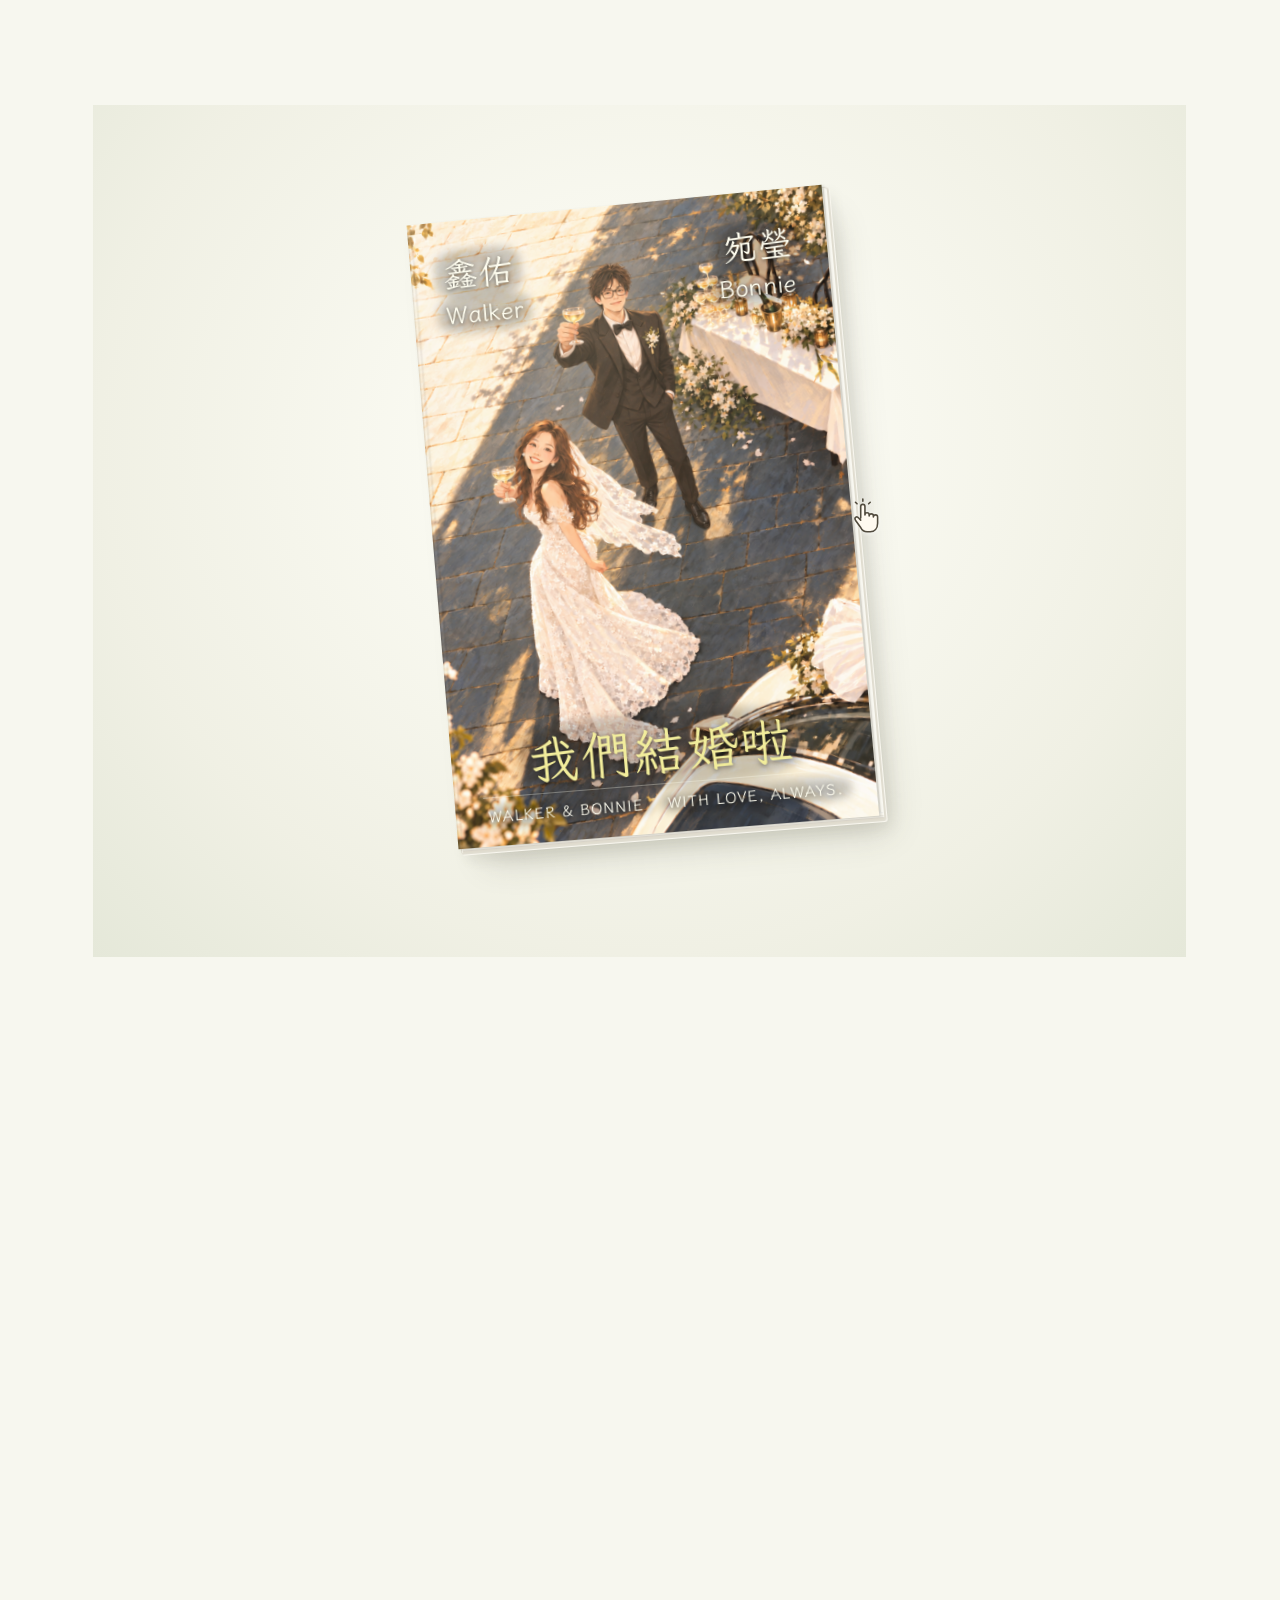
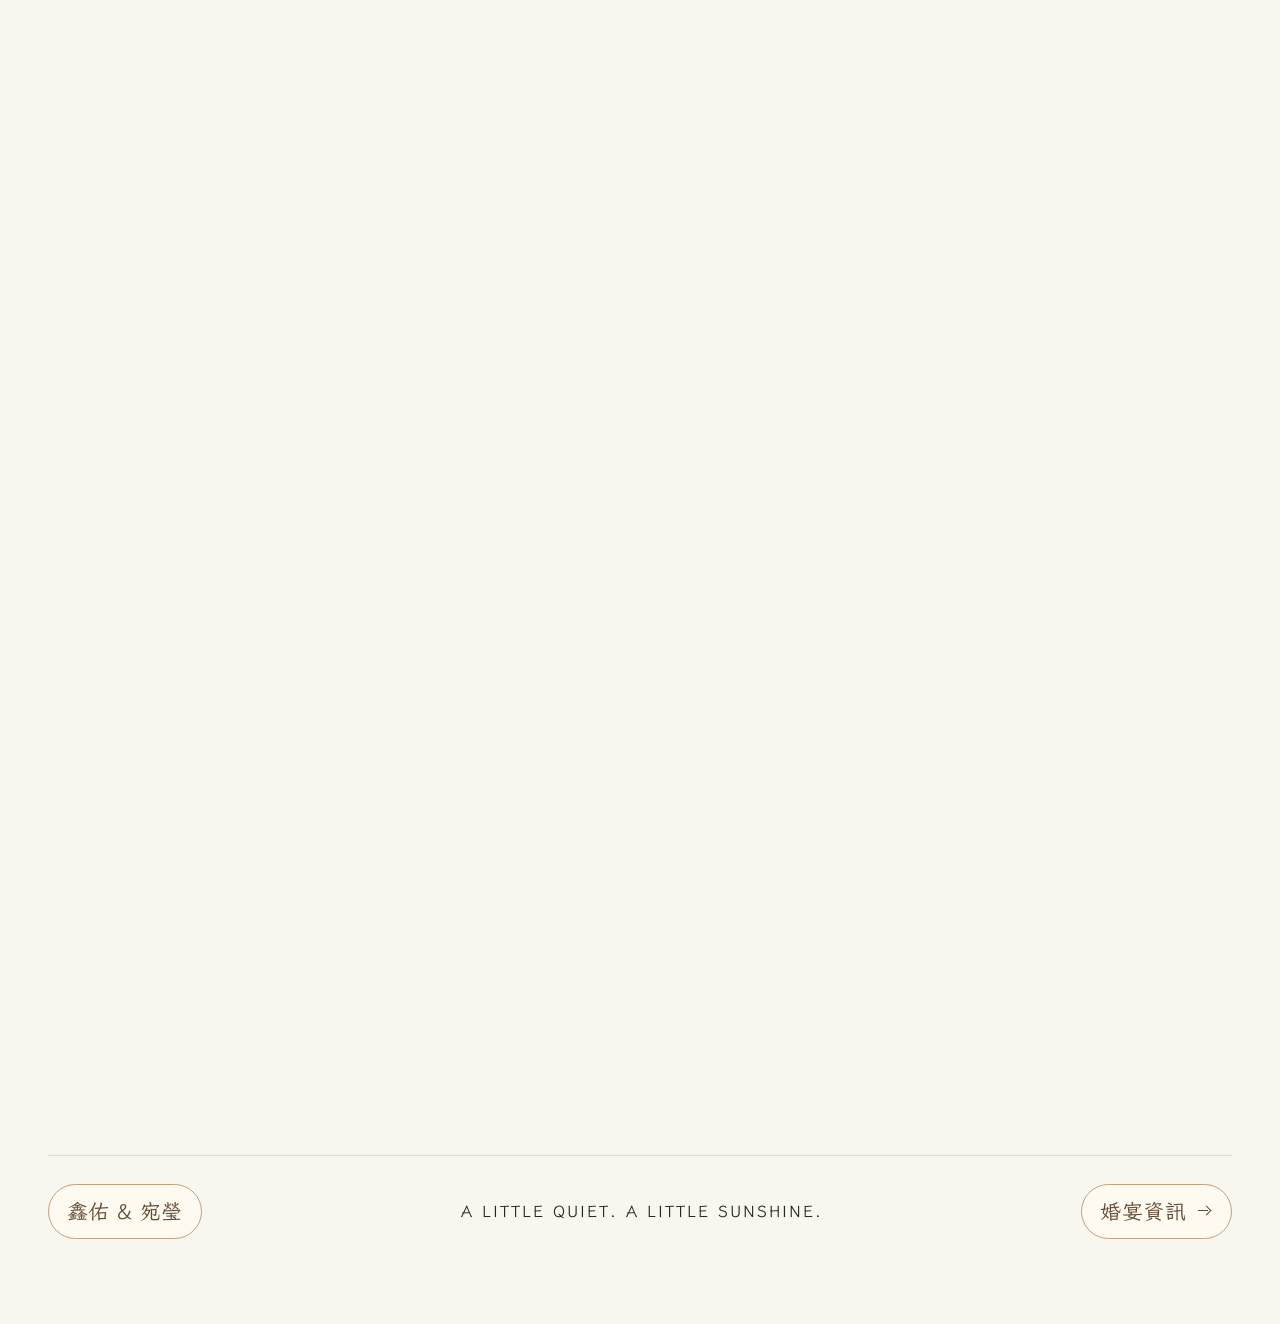
==== commit 3605cf4b: "Increase invitation typography by five pixels" ====
--- a/index.html
+++ b/index.html
@@ -9,12 +9,12 @@
   <meta name="description" content="把幸福的日子，留給最重要的你。我們說好了，這一天見。查看婚宴資訊與更多合照，一起分享幸福。">
   <title>鑫佑 & 宛瑩｜Walker & Bonnie 婚禮邀請</title>
   <link rel="stylesheet" href="assets/invitation.css?v=five-page-flow-1">
-  <link rel="stylesheet" href="assets/invitation-book.css?v=desktop-layout-8">
-  <link rel="stylesheet" href="assets/invitation-magazine.css?v=desktop-layout-8">
-  <link rel="stylesheet" href="assets/invitation-polish.css?v=desktop-layout-8">
-  <link rel="stylesheet" href="assets/invitation-spread.css?v=desktop-layout-8">
-  <link rel="stylesheet" href="assets/invitation-material.css?v=desktop-layout-8">
-<link rel="stylesheet" href="assets/wedding-fonts.css?v=panda-block-5"><link rel="stylesheet" href="assets/invitation-type-size.css?v=desktop-layout-8"><style>
+  <link rel="stylesheet" href="assets/invitation-book.css?v=larger-type-12">
+  <link rel="stylesheet" href="assets/invitation-magazine.css?v=larger-type-12">
+  <link rel="stylesheet" href="assets/invitation-polish.css?v=larger-type-12">
+  <link rel="stylesheet" href="assets/invitation-spread.css?v=larger-type-12">
+  <link rel="stylesheet" href="assets/invitation-material.css?v=larger-type-12">
+<link rel="stylesheet" href="assets/wedding-fonts.css?v=panda-block-5"><link rel="stylesheet" href="assets/invitation-type-size.css?v=larger-type-12"><style>
 html.panda-loading body{visibility:hidden}
 html.panda-loading::after{content:"♥";position:fixed;inset:0;display:grid;place-items:center;background:#f7f6ed;color:#df9074;font:48px/1 serif;z-index:2147483647;animation:panda-loading-pulse 1.2s ease-in-out infinite}
 @keyframes panda-loading-pulse{50%{color:#efb49b}}
@@ -97,9 +97,9 @@
 <div class="story-reader-ending"><p>從同事、酒友，到戀人、旅伴。<br>下一站，是家人。</p><button type="button" id="story-reader-back" class="action-control">回到喜帖 ♡</button></div></div></div></dialog>
   <dialog id="calendar-dialog" aria-labelledby="calendar-title" aria-describedby="calendar-help"><button class="action-control dialog-close" id="calendar-close" type="button" aria-label="關閉行事曆選項">關閉 ×</button><p class="eyebrow">SAVE OUR DAY</p><h2 id="calendar-title">把這天留給我們。</h2><p class="calendar-summary">2027 / 06 / 19 · 12:00 入座 · 12:30 開席</p><div class="calendar-options"><a class="action-control button button-primary" id="calendar-google" href="https://calendar.google.com/calendar/render" target="_blank" rel="noopener noreferrer">Google 行事曆 <span class="icon icon-next" aria-hidden="true"></span></a><a class="action-control button button-outline" id="calendar-apple" href="assets/wedding-invitation.ics?v=20270619-2&openExternalBrowser=1">Apple／其他行事曆 <span aria-hidden="true">＋</span></a></div><p id="calendar-help">選擇你使用的行事曆，開啟後確認加入。若在 LINE 裡無法開啟，請從選單改用 Safari 或 Chrome。</p><button class="action-control text-action" id="calendar-copy" type="button" hidden>複製喜帖連結，在瀏覽器開啟</button><p id="calendar-copy-status" role="status"></p><a class="action-control calendar-download" id="calendar-download" href="assets/wedding-invitation.ics?v=20270619-2&openExternalBrowser=1" download="walker-bonnie-wedding.ics">下載行事曆檔案</a></dialog>
   <dialog id="photo-dialog"><button type="button" id="photo-close" aria-label="關閉照片" class="action-control">關閉 ×</button><img id="photo-full" alt=""></dialog>
-  <script src="config.js?v=original-gallery-1"></script><script src="assets/invitation.js?v=hall-reminder-photos-1"></script><script src="assets/invitation-book.js?v=desktop-layout-8"></script>
-  <script src="assets/invitation-interactions.js?v=desktop-layout-8"></script>
-  <script src="assets/invitation-depth.js?v=desktop-layout-8"></script>
-  <script src="assets/invitation-gallery.js?v=desktop-layout-8"></script>
+  <script src="config.js?v=original-gallery-1"></script><script src="assets/invitation.js?v=hall-reminder-photos-1"></script><script src="assets/invitation-book.js?v=larger-type-12"></script>
+  <script src="assets/invitation-interactions.js?v=larger-type-12"></script>
+  <script src="assets/invitation-depth.js?v=larger-type-12"></script>
+  <script src="assets/invitation-gallery.js?v=larger-type-12"></script>
 </body>
 </html>
--- a/assets/invitation-type-size.css
+++ b/assets/invitation-type-size.css
@@ -1,197 +1,197 @@
 /* Editorial typography with restrained sizing and responsive hierarchy. */
-body{font-size:calc(14px + 4px)}
-button, input, select, textarea{font-size:inherit}
-.brand{font-size:calc(13px + 4px)}
-.brand-mark{font-size:calc(25px + 4px)}
-.site-header nav{font-size:calc(12px + 4px)}
-.eyebrow{font-size:calc(9px + 4px)}
-.hero h1{font-size:calc(clamp(52px, 5.3vw, 76px) + 4px)}
-.hero-description{font-size:calc(15px + 4px)}
-.hero-description > span{font-size:calc(12px + 4px)}
-.button{font-size:calc(12px + 4px)}
-.button span{font-size:calc(19px + 4px)}
-.edition{font-size:calc(7px + 4px)}
-.hero-footnote{font-size:calc(8px + 4px)}
-.scroll-cue{font-size:calc(21px + 4px)}
-.paper-topline{font-size:calc(8px + 4px)}
-.paper-topline span:last-child{font-size:calc(15px + 4px)}
-.portrait-mark{font-size:calc(100px + 4px)}
-.portrait-mark > span{font-size:calc(40px + 4px)}
-.photo-note{font-size:calc(7px + 4px)}
-.paper-names{font-size:calc(12px + 4px)}
-.paper-bottom{font-size:calc(8px + 4px)}
-.art-caption{font-size:calc(8px + 4px)}
-.art-note{font-size:calc(19px + 4px)}
-.sun-sticker > span{font-size:calc(104px + 4px)}
-.sun-sticker small{font-size:calc(8px + 4px)}
-.section-heading h2{font-size:calc(42px + 4px)}
-.sample-label{font-size:calc(10px + 4px)}
-.duo-heading{font-size:calc(38px + 4px)}
-.personality-symbol{font-size:calc(40px + 4px)}
-.personality-name{font-size:calc(22px + 4px)}
-.personality-name small{font-size:calc(7px + 4px)}
-.personality-copy{font-size:calc(11px + 4px)}
-.personality-extra{font-size:calc(11px + 4px)}
-.personality-hint{font-size:calc(8px + 4px)}
-.scratch-copy h3{font-size:calc(30px + 4px)}
-.scratch-copy p:not(.eyebrow){font-size:calc(11px + 4px)}
-.scratch-prize > span:first-child{font-size:calc(11px + 4px)}
-.scratch-prize strong{font-size:calc(78px + 4px)}
-.scratch-prize strong span{font-size:calc(8px + 4px)}
-.scratch-prize p{font-size:calc(9px + 4px)}
-.scratch-stamp{font-size:calc(35px + 4px)}
-.text-action{font-size:calc(10px + 4px)}
-.detail-top{font-size:calc(8px + 4px)}
-.detail-top > span:last-child{font-size:calc(21px + 4px)}
-.detail-card h3{font-size:calc(25px + 4px)}
-.detail-weekday{font-size:calc(11px + 4px)}
-.time-row strong{font-size:calc(31px + 4px)}
-.time-row > div > span{font-size:calc(10px + 4px)}
-.venue-room, .venue-address{font-size:calc(12px + 4px)}
-.venue-note{font-size:calc(11px + 4px)}
-.venue-sprig{font-size:calc(45px + 4px)}
-.details-next p{font-size:calc(12px + 4px)}
-.rsvp-intro h2{font-size:calc(45px + 4px)}
-.rsvp-intro > p:not(.eyebrow){font-size:calc(13px + 4px)}
-.reply-deadline > span{font-size:calc(35px + 4px)}
-.reply-deadline p{font-size:calc(11px + 4px)}
-.reply-deadline p span{font-size:calc(10px + 4px)}
-.rsvp-doodle{font-size:calc(110px + 4px)}
-.rsvp-doodle span{font-size:calc(80px + 4px)}
-.form-heading{font-size:calc(9px + 4px)}
-.form-heading > span:last-child{font-size:calc(22px + 4px)}
-.field > label, legend{font-size:calc(12px + 4px)}
-.required-note, .optional-note{font-size:calc(9px + 4px)}
-input:not([type="radio"]):not([type="file"]), select, textarea{font-size:calc(13px + 4px)}
-input::placeholder, textarea::placeholder{font-size:calc(11px + 4px)}
-.choice-icon{font-size:calc(22px + 4px)}
-.attendance-choice strong{font-size:calc(11px + 4px)}
-.attendance-choice small{font-size:calc(8px + 4px)}
-.field-note, .form-footnote, .google-form-alternative{font-size:calc(10px + 4px)}
-.message-footer{font-size:calc(8px + 4px)}
-.form-status{font-size:calc(12px + 4px)}
-.gallery-note{font-size:calc(10px + 4px)}
-.photo-monogram{font-size:calc(clamp(60px,9vw,130px) + 4px)}
-.photo-item figcaption{font-size:calc(9px + 4px)}
-.countdown strong{font-size:calc(120px + 4px)}
-.countdown > span{font-size:calc(8px + 4px)}
-.closing h2{font-size:calc(45px + 4px)}
-.closing h2 > span{font-size:calc(15px + 4px)}
-.closing-signature{font-size:calc(19px + 4px)}
-.site-footer{font-size:calc(10px + 4px)}
-.site-footer > span{font-size:calc(7px + 4px)}
-.footer-couple{font-size:calc(12px + 4px)}
+body{font-size:calc((calc(14px + 4px)) + 5px)}
+button, input, select, textarea{font-size:calc((inherit) + 5px)}
+.brand{font-size:calc((calc(13px + 4px)) + 5px)}
+.brand-mark{font-size:calc((calc(25px + 4px)) + 5px)}
+.site-header nav{font-size:calc((calc(12px + 4px)) + 5px)}
+.eyebrow{font-size:calc((calc(9px + 4px)) + 5px)}
+.hero h1{font-size:calc((calc(clamp(52px, 5.3vw, 76px) + 4px)) + 5px)}
+.hero-description{font-size:calc((calc(15px + 4px)) + 5px)}
+.hero-description > span{font-size:calc((calc(12px + 4px)) + 5px)}
+.button{font-size:calc((calc(12px + 4px)) + 5px)}
+.button span{font-size:calc((calc(19px + 4px)) + 5px)}
+.edition{font-size:calc((calc(7px + 4px)) + 5px)}
+.hero-footnote{font-size:calc((calc(8px + 4px)) + 5px)}
+.scroll-cue{font-size:calc((calc(21px + 4px)) + 5px)}
+.paper-topline{font-size:calc((calc(8px + 4px)) + 5px)}
+.paper-topline span:last-child{font-size:calc((calc(15px + 4px)) + 5px)}
+.portrait-mark{font-size:calc((calc(100px + 4px)) + 5px)}
+.portrait-mark > span{font-size:calc((calc(40px + 4px)) + 5px)}
+.photo-note{font-size:calc((calc(7px + 4px)) + 5px)}
+.paper-names{font-size:calc((calc(12px + 4px)) + 5px)}
+.paper-bottom{font-size:calc((calc(8px + 4px)) + 5px)}
+.art-caption{font-size:calc((calc(8px + 4px)) + 5px)}
+.art-note{font-size:calc((calc(19px + 4px)) + 5px)}
+.sun-sticker > span{font-size:calc((calc(104px + 4px)) + 5px)}
+.sun-sticker small{font-size:calc((calc(8px + 4px)) + 5px)}
+.section-heading h2{font-size:calc((calc(42px + 4px)) + 5px)}
+.sample-label{font-size:calc((calc(10px + 4px)) + 5px)}
+.duo-heading{font-size:calc((calc(38px + 4px)) + 5px)}
+.personality-symbol{font-size:calc((calc(40px + 4px)) + 5px)}
+.personality-name{font-size:calc((calc(22px + 4px)) + 5px)}
+.personality-name small{font-size:calc((calc(7px + 4px)) + 5px)}
+.personality-copy{font-size:calc((calc(11px + 4px)) + 5px)}
+.personality-extra{font-size:calc((calc(11px + 4px)) + 5px)}
+.personality-hint{font-size:calc((calc(8px + 4px)) + 5px)}
+.scratch-copy h3{font-size:calc((calc(30px + 4px)) + 5px)}
+.scratch-copy p:not(.eyebrow){font-size:calc((calc(11px + 4px)) + 5px)}
+.scratch-prize > span:first-child{font-size:calc((calc(11px + 4px)) + 5px)}
+.scratch-prize strong{font-size:calc((calc(78px + 4px)) + 5px)}
+.scratch-prize strong span{font-size:calc((calc(8px + 4px)) + 5px)}
+.scratch-prize p{font-size:calc((calc(9px + 4px)) + 5px)}
+.scratch-stamp{font-size:calc((calc(35px + 4px)) + 5px)}
+.text-action{font-size:calc((calc(10px + 4px)) + 5px)}
+.detail-top{font-size:calc((calc(8px + 4px)) + 5px)}
+.detail-top > span:last-child{font-size:calc((calc(21px + 4px)) + 5px)}
+.detail-card h3{font-size:calc((calc(25px + 4px)) + 5px)}
+.detail-weekday{font-size:calc((calc(11px + 4px)) + 5px)}
+.time-row strong{font-size:calc((calc(31px + 4px)) + 5px)}
+.time-row > div > span{font-size:calc((calc(10px + 4px)) + 5px)}
+.venue-room, .venue-address{font-size:calc((calc(12px + 4px)) + 5px)}
+.venue-note{font-size:calc((calc(11px + 4px)) + 5px)}
+.venue-sprig{font-size:calc((calc(45px + 4px)) + 5px)}
+.details-next p{font-size:calc((calc(12px + 4px)) + 5px)}
+.rsvp-intro h2{font-size:calc((calc(45px + 4px)) + 5px)}
+.rsvp-intro > p:not(.eyebrow){font-size:calc((calc(13px + 4px)) + 5px)}
+.reply-deadline > span{font-size:calc((calc(35px + 4px)) + 5px)}
+.reply-deadline p{font-size:calc((calc(11px + 4px)) + 5px)}
+.reply-deadline p span{font-size:calc((calc(10px + 4px)) + 5px)}
+.rsvp-doodle{font-size:calc((calc(110px + 4px)) + 5px)}
+.rsvp-doodle span{font-size:calc((calc(80px + 4px)) + 5px)}
+.form-heading{font-size:calc((calc(9px + 4px)) + 5px)}
+.form-heading > span:last-child{font-size:calc((calc(22px + 4px)) + 5px)}
+.field > label, legend{font-size:calc((calc(12px + 4px)) + 5px)}
+.required-note, .optional-note{font-size:calc((calc(9px + 4px)) + 5px)}
+input:not([type="radio"]):not([type="file"]), select, textarea{font-size:calc((calc(13px + 4px)) + 5px)}
+input::placeholder, textarea::placeholder{font-size:calc((calc(11px + 4px)) + 5px)}
+.choice-icon{font-size:calc((calc(22px + 4px)) + 5px)}
+.attendance-choice strong{font-size:calc((calc(11px + 4px)) + 5px)}
+.attendance-choice small{font-size:calc((calc(8px + 4px)) + 5px)}
+.field-note, .form-footnote, .google-form-alternative{font-size:calc((calc(10px + 4px)) + 5px)}
+.message-footer{font-size:calc((calc(8px + 4px)) + 5px)}
+.form-status{font-size:calc((calc(12px + 4px)) + 5px)}
+.gallery-note{font-size:calc((calc(10px + 4px)) + 5px)}
+.photo-monogram{font-size:calc((calc(clamp(60px,9vw,130px) + 4px)) + 5px)}
+.photo-item figcaption{font-size:calc((calc(9px + 4px)) + 5px)}
+.countdown strong{font-size:calc((calc(120px + 4px)) + 5px)}
+.countdown > span{font-size:calc((calc(8px + 4px)) + 5px)}
+.closing h2{font-size:calc((calc(45px + 4px)) + 5px)}
+.closing h2 > span{font-size:calc((calc(15px + 4px)) + 5px)}
+.closing-signature{font-size:calc((calc(19px + 4px)) + 5px)}
+.site-footer{font-size:calc((calc(10px + 4px)) + 5px)}
+.site-footer > span{font-size:calc((calc(7px + 4px)) + 5px)}
+.footer-couple{font-size:calc((calc(12px + 4px)) + 5px)}
 @media (max-width: 1000px){
-.hero h1{font-size:calc(50px + 4px)}
-.duo-heading{font-size:calc(31px + 4px)}
-.rsvp-intro h2{font-size:calc(34px + 4px)}
-}
-@media (max-width: 760px){
-.brand{font-size:calc(10px + 4px)}
-.brand-mark{font-size:calc(22px + 4px)}
-.site-header nav{font-size:calc(10px + 4px)}
-.eyebrow{font-size:calc(8px + 4px)}
-.hero h1{font-size:calc(46px + 4px)}
-.hero-description{font-size:calc(12px + 4px)}
-.hero-description > span{font-size:calc(10px + 4px)}
-.button{font-size:calc(11px + 4px)}
-.hero-footnote{font-size:calc(7px + 4px)}
-.paper-title{font-size:calc(29px + 4px)}
-.paper-names{font-size:calc(11px + 4px)}
-.paper-bottom{font-size:calc(6px + 4px)}
-.paper-topline{font-size:calc(6px + 4px)}
-.portrait-mark{font-size:calc(76px + 4px)}
-.portrait-mark > span{font-size:calc(30px + 4px)}
-.photo-note{font-size:calc(6px + 4px)}
-.sun-sticker > span{font-size:calc(80px + 4px)}
-.sun-sticker small{font-size:calc(7px + 4px)}
-.art-caption{font-size:calc(6px + 4px)}
-.art-note{font-size:calc(16px + 4px)}
-.section-heading h2{font-size:calc(32px + 4px)}
-.sample-label{font-size:calc(9px + 4px)}
-.duo-heading{font-size:calc(32px + 4px)}
-.personality-symbol{font-size:calc(34px + 4px)}
-.personality-name{font-size:calc(21px + 4px)}
-.personality-copy{font-size:calc(10px + 4px)}
-.personality-hint{font-size:calc(7px + 4px)}
-.scratch-copy h3{font-size:calc(27px + 4px)}
-.scratch-copy .eyebrow{font-size:calc(7px + 4px)}
-.scratch-prize strong{font-size:calc(65px + 4px)}
-.scratch-prize p{font-size:calc(8px + 4px)}
-.detail-card h3{font-size:calc(23px + 4px)}
-.details-next p{font-size:calc(11px + 4px)}
-.rsvp-intro h2{font-size:calc(36px + 4px)}
-.rsvp-intro > p:not(.eyebrow){font-size:calc(12px + 4px)}
-.attendance-choice small{font-size:calc(7px + 4px)}
-.attendance-choice strong{font-size:calc(10px + 4px)}
-.field > label, legend{font-size:calc(11px + 4px)}
-.photo-monogram{font-size:calc(85px + 4px)}
-.photo-item figcaption{font-size:calc(8px + 4px)}
-.gallery-note{font-size:calc(9px + 4px)}
-.closing .eyebrow{font-size:calc(7px + 4px)}
-.closing h2{font-size:calc(36px + 4px)}
-.closing h2 > span{font-size:calc(12px + 4px)}
-.countdown strong{font-size:calc(100px + 4px)}
-.site-footer{font-size:calc(9px + 4px)}
-.site-footer > span{font-size:calc(6px + 4px)}
-.footer-couple{font-size:calc(11px + 4px)}
-}
-@media (prefers-reduced-motion: reduce){
-}
-.icon{font-size:calc(0px + 4px) !important}
-.scratch-prize .scratch-message{font-size:calc(44px + 4px)}
-.scratch-message > span{font-size:calc(8px + 4px)}
-.travel-heading h3{font-size:calc(27px + 4px)}
-.travel-heading > p:not(.eyebrow){font-size:calc(11px + 4px)}
-.venue-map > p{font-size:calc(9px + 4px)}
-.closing h2{font-size:calc(42px + 4px)}
-@media (max-width: 760px){
-.scratch-prize .scratch-message{font-size:calc(34px + 4px)}
-.travel-heading h3{font-size:calc(25px + 4px)}
-.venue-map > p{font-size:calc(8px + 4px)}
-.closing h2{font-size:calc(30px + 4px)}
-}
-.dialog-close{font-size:calc(11px + 4px)}
-#calendar-title{font-size:calc(27px + 4px)}
-.calendar-summary{font-size:calc(11px + 4px)}
-#calendar-help{font-size:calc(11px + 4px)}
-.calendar-download{font-size:calc(10px + 4px)}
+.hero h1{font-size:calc((calc(50px + 4px)) + 5px)}
+.duo-heading{font-size:calc((calc(31px + 4px)) + 5px)}
+.rsvp-intro h2{font-size:calc((calc(34px + 4px)) + 5px)}
+}
+@media (max-width: 760px){
+.brand{font-size:calc((calc(10px + 4px)) + 5px)}
+.brand-mark{font-size:calc((calc(22px + 4px)) + 5px)}
+.site-header nav{font-size:calc((calc(10px + 4px)) + 5px)}
+.eyebrow{font-size:calc((calc(8px + 4px)) + 5px)}
+.hero h1{font-size:calc((calc(46px + 4px)) + 5px)}
+.hero-description{font-size:calc((calc(12px + 4px)) + 5px)}
+.hero-description > span{font-size:calc((calc(10px + 4px)) + 5px)}
+.button{font-size:calc((calc(11px + 4px)) + 5px)}
+.hero-footnote{font-size:calc((calc(7px + 4px)) + 5px)}
+.paper-title{font-size:calc((calc(29px + 4px)) + 5px)}
+.paper-names{font-size:calc((calc(11px + 4px)) + 5px)}
+.paper-bottom{font-size:calc((calc(6px + 4px)) + 5px)}
+.paper-topline{font-size:calc((calc(6px + 4px)) + 5px)}
+.portrait-mark{font-size:calc((calc(76px + 4px)) + 5px)}
+.portrait-mark > span{font-size:calc((calc(30px + 4px)) + 5px)}
+.photo-note{font-size:calc((calc(6px + 4px)) + 5px)}
+.sun-sticker > span{font-size:calc((calc(80px + 4px)) + 5px)}
+.sun-sticker small{font-size:calc((calc(7px + 4px)) + 5px)}
+.art-caption{font-size:calc((calc(6px + 4px)) + 5px)}
+.art-note{font-size:calc((calc(16px + 4px)) + 5px)}
+.section-heading h2{font-size:calc((calc(32px + 4px)) + 5px)}
+.sample-label{font-size:calc((calc(9px + 4px)) + 5px)}
+.duo-heading{font-size:calc((calc(32px + 4px)) + 5px)}
+.personality-symbol{font-size:calc((calc(34px + 4px)) + 5px)}
+.personality-name{font-size:calc((calc(21px + 4px)) + 5px)}
+.personality-copy{font-size:calc((calc(10px + 4px)) + 5px)}
+.personality-hint{font-size:calc((calc(7px + 4px)) + 5px)}
+.scratch-copy h3{font-size:calc((calc(27px + 4px)) + 5px)}
+.scratch-copy .eyebrow{font-size:calc((calc(7px + 4px)) + 5px)}
+.scratch-prize strong{font-size:calc((calc(65px + 4px)) + 5px)}
+.scratch-prize p{font-size:calc((calc(8px + 4px)) + 5px)}
+.detail-card h3{font-size:calc((calc(23px + 4px)) + 5px)}
+.details-next p{font-size:calc((calc(11px + 4px)) + 5px)}
+.rsvp-intro h2{font-size:calc((calc(36px + 4px)) + 5px)}
+.rsvp-intro > p:not(.eyebrow){font-size:calc((calc(12px + 4px)) + 5px)}
+.attendance-choice small{font-size:calc((calc(7px + 4px)) + 5px)}
+.attendance-choice strong{font-size:calc((calc(10px + 4px)) + 5px)}
+.field > label, legend{font-size:calc((calc(11px + 4px)) + 5px)}
+.photo-monogram{font-size:calc((calc(85px + 4px)) + 5px)}
+.photo-item figcaption{font-size:calc((calc(8px + 4px)) + 5px)}
+.gallery-note{font-size:calc((calc(9px + 4px)) + 5px)}
+.closing .eyebrow{font-size:calc((calc(7px + 4px)) + 5px)}
+.closing h2{font-size:calc((calc(36px + 4px)) + 5px)}
+.closing h2 > span{font-size:calc((calc(12px + 4px)) + 5px)}
+.countdown strong{font-size:calc((calc(100px + 4px)) + 5px)}
+.site-footer{font-size:calc((calc(9px + 4px)) + 5px)}
+.site-footer > span{font-size:calc((calc(6px + 4px)) + 5px)}
+.footer-couple{font-size:calc((calc(11px + 4px)) + 5px)}
+}
+@media (prefers-reduced-motion: reduce){
+}
+.icon{font-size:calc((calc(0px + 4px) !important) + 5px)}
+.scratch-prize .scratch-message{font-size:calc((calc(44px + 4px)) + 5px)}
+.scratch-message > span{font-size:calc((calc(8px + 4px)) + 5px)}
+.travel-heading h3{font-size:calc((calc(27px + 4px)) + 5px)}
+.travel-heading > p:not(.eyebrow){font-size:calc((calc(11px + 4px)) + 5px)}
+.venue-map > p{font-size:calc((calc(9px + 4px)) + 5px)}
+.closing h2{font-size:calc((calc(42px + 4px)) + 5px)}
+@media (max-width: 760px){
+.scratch-prize .scratch-message{font-size:calc((calc(34px + 4px)) + 5px)}
+.travel-heading h3{font-size:calc((calc(25px + 4px)) + 5px)}
+.venue-map > p{font-size:calc((calc(8px + 4px)) + 5px)}
+.closing h2{font-size:calc((calc(30px + 4px)) + 5px)}
+}
+.dialog-close{font-size:calc((calc(11px + 4px)) + 5px)}
+#calendar-title{font-size:calc((calc(27px + 4px)) + 5px)}
+.calendar-summary{font-size:calc((calc(11px + 4px)) + 5px)}
+#calendar-help{font-size:calc((calc(11px + 4px)) + 5px)}
+.calendar-download{font-size:calc((calc(10px + 4px)) + 5px)}
 @media (max-width: 280px){
-#calendar-title{font-size:calc(25px + 4px)}
-.calendar-summary{font-size:calc(10px + 4px)}
-}
-#calendar-copy-status{font-size:calc(11px + 4px)}
-.scratch-prize .scratch-redemption{font-size:calc(11px + 4px)}
-.scratch-prize .scratch-redemption strong{font-size:calc(11px + 4px)}
-@media (max-width: 370px){
-.scratch-prize .scratch-redemption{font-size:calc(10px + 4px)}
-.scratch-prize .scratch-redemption strong{font-size:calc(10px + 4px)}
-}
-.success-panel h3{font-size:calc(25px + 4px)}
-.success-panel p{font-size:calc(12px + 4px)}
-.rsvp-receipt{font-size:calc(12px + 4px)}
-.rsvp-prompt h3{font-size:calc(35px + 4px)}
-.rsvp-prompt > p{font-size:calc(12px + 4px)}
-.rsvp-modal-header .eyebrow{font-size:calc(8px + 4px)}
-.rsvp-modal-header h2{font-size:calc(27px + 4px)}
-.rsvp-close{font-size:calc(12px + 4px)}
-#rsvp-dialog input, #rsvp-dialog textarea, #rsvp-dialog select{font-size:calc(16px + 4px)}
-@media (max-width: 760px){
-.rsvp-modal-header h2{font-size:calc(24px + 4px)}
-}
-.book-enabled .paper-flight .paper-title{font-size:calc(calc(37px + var(--paper-fit,0)*22px) + 4px)}
-.page-folio{font-size:calc(7px + 4px)}
+#calendar-title{font-size:calc((calc(25px + 4px)) + 5px)}
+.calendar-summary{font-size:calc((calc(10px + 4px)) + 5px)}
+}
+#calendar-copy-status{font-size:calc((calc(11px + 4px)) + 5px)}
+.scratch-prize .scratch-redemption{font-size:calc((calc(11px + 4px)) + 5px)}
+.scratch-prize .scratch-redemption strong{font-size:calc((calc(11px + 4px)) + 5px)}
+@media (max-width: 370px){
+.scratch-prize .scratch-redemption{font-size:calc((calc(10px + 4px)) + 5px)}
+.scratch-prize .scratch-redemption strong{font-size:calc((calc(10px + 4px)) + 5px)}
+}
+.success-panel h3{font-size:calc((calc(25px + 4px)) + 5px)}
+.success-panel p{font-size:calc((calc(12px + 4px)) + 5px)}
+.rsvp-receipt{font-size:calc((calc(12px + 4px)) + 5px)}
+.rsvp-prompt h3{font-size:calc((calc(35px + 4px)) + 5px)}
+.rsvp-prompt > p{font-size:calc((calc(12px + 4px)) + 5px)}
+.rsvp-modal-header .eyebrow{font-size:calc((calc(8px + 4px)) + 5px)}
+.rsvp-modal-header h2{font-size:calc((calc(27px + 4px)) + 5px)}
+.rsvp-close{font-size:calc((calc(12px + 4px)) + 5px)}
+#rsvp-dialog input, #rsvp-dialog textarea, #rsvp-dialog select{font-size:calc((calc(16px + 4px)) + 5px)}
+@media (max-width: 760px){
+.rsvp-modal-header h2{font-size:calc((calc(24px + 4px)) + 5px)}
+}
+.book-enabled .paper-flight .paper-title{font-size:calc((calc(calc(37px + var(--paper-fit,0)*22px) + 4px)) + 5px)}
+.page-folio{font-size:calc((calc(7px + 4px)) + 5px)}
 @media (max-width: 1100px){
 }
 @media (max-width: 760px){
-.hero-actions .button{font-size:calc(10px + 4px)}
-.book-enabled .paper-flight .paper-title{font-size:calc(calc(29px + var(--paper-fit,0)*8px) + 4px)}
-.page-folio{font-size:calc(6px + 4px)}
-}
-@media (max-width: 370px){
-.hero h1{font-size:calc(40px + 4px)}
-.paper-title{font-size:calc(25px + 4px)}
-.book-enabled .paper-flight .paper-title{font-size:calc(calc(25px + var(--paper-fit,0)*8px) + 4px)}
+.hero-actions .button{font-size:calc((calc(10px + 4px)) + 5px)}
+.book-enabled .paper-flight .paper-title{font-size:calc((calc(calc(29px + var(--paper-fit,0)*8px) + 4px)) + 5px)}
+.page-folio{font-size:calc((calc(6px + 4px)) + 5px)}
+}
+@media (max-width: 370px){
+.hero h1{font-size:calc((calc(40px + 4px)) + 5px)}
+.paper-title{font-size:calc((calc(25px + 4px)) + 5px)}
+.book-enabled .paper-flight .paper-title{font-size:calc((calc(calc(25px + var(--paper-fit,0)*8px) + 4px)) + 5px)}
 }
 @media (prefers-reduced-motion: reduce){
 }
@@ -201,293 +201,293 @@
 }
 @media (max-width: 370px){
 }
-.story-introduction{font-size:calc(13px + 4px)}
-.story-frame h3{font-size:calc(32px + 4px)}
-.story-frame figcaption > p{font-size:calc(12px + 4px)}
-.story-scroll-note{font-size:calc(8px + 4px)}
-.thankyou-heading h2{font-size:calc(clamp(42px, 5vw, 64px) + 4px)}
-.thankyou-heading > p:not(.eyebrow):not(.closing-signature){font-size:calc(13px + 4px)}
-.thankyou-footer .countdown strong{font-size:calc(75px + 4px)}
-.thankyou-footer > p{font-size:calc(12px + 4px)}
-@media (max-width: 760px){
-.page-actions .button{font-size:calc(10px + 4px)}
-.story-introduction{font-size:calc(11px + 4px)}
-.story-frame h3{font-size:calc(25px + 4px)}
-.story-frame figcaption > p{font-size:calc(10px + 4px)}
-.story-frame figcaption .eyebrow{font-size:calc(7px + 4px)}
-.story-scroll-note{font-size:calc(6px + 4px)}
-.thankyou-heading h2{font-size:calc(42px + 4px)}
-.thankyou-heading > p:not(.eyebrow):not(.closing-signature){font-size:calc(11px + 4px)}
-.thankyou-footer > p{font-size:calc(10px + 4px)}
-.thankyou-footer .countdown strong{font-size:calc(60px + 4px)}
-}
-@media (prefers-reduced-motion: reduce){
-}
-.story-scroll-note{font-size:calc(9px + 4px)}
-.story-scroll-note .text-action{font-size:calc(10px + 4px)}
-.backcover-top, .backcover-bottom{font-size:calc(6px + 4px)}
-.backcover-copy h2{font-size:calc(40px + 4px)}
-.backcover-copy .eyebrow{font-size:calc(6px + 4px)}
-.backcover-copy > p:last-child{font-size:calc(15px + 4px)}
-@media (max-width: 760px){
-.story-scroll-note{font-size:calc(8px + 4px)}
-.story-scroll-note .text-action{font-size:calc(9px + 4px)}
-.backcover-top, .backcover-bottom{font-size:calc(5px + 4px)}
-.backcover-copy h2{font-size:calc(31px + 4px)}
-.backcover-copy .eyebrow{font-size:calc(5px + 4px)}
-.backcover-copy > p:last-child{font-size:calc(12px + 4px)}
-.backcover-actions .text-action{font-size:calc(10px + 4px)}
-}
-@media (prefers-reduced-motion: reduce){
-}
-.book-enabled .backcover-copy h2{font-size:calc(clamp(28px, 3vw, 40px) + 4px)}
-@media (prefers-reduced-motion: reduce){
-}
-.personality-name{font-size:calc(27px + 4px)}
-.personality-name small{font-size:calc(8px + 4px)}
-.personality-copy{font-size:calc(13px + 4px)}
-.personality-extra{font-size:calc(12px + 4px)}
-.personality-hint{font-size:calc(12px + 4px)}
-.book-details .time-card::after{font-size:calc(17px + 4px)}
-.venue-card .venue-address{font-size:calc(12px + 4px)}
-.venue-directions{font-size:calc(11px + 4px)}
-.story-arrow span{font-size:calc(10px + 4px)}
-.story-controls-flourish{font-size:calc(17px + 4px)}
-.story-progress button::before{font-size:calc(19px + 4px)}
-@media (max-width: 760px){
-.personality-name{font-size:calc(22px + 4px)}
-.personality-name small{font-size:calc(7px + 4px)}
-.personality-copy{font-size:calc(11px + 4px)}
-.personality-hint{font-size:calc(11px + 4px)}
-.story-controls-flourish{font-size:calc(14px + 4px)}
-}
-@media (max-width: 370px){
-.personality-hint{font-size:calc(10px + 4px)}
-.personality-name{font-size:calc(20px + 4px)}
-.personality-name small{font-size:calc(6px + 4px)}
-}
-.book-cover .hero-actions .button{font-size:calc(11px + 4px)}
-.book-cover .hero-footnote{font-size:calc(7px + 4px)}
-.book-cover .paper-topline{font-size:calc(6px + 4px)}
-.book-cover .paper-topline span:last-child{font-size:calc(6px + 4px)}
-.magazine-masthead{font-size:calc(clamp(56px,7vw,90px) + 4px)}
-.book-cover .paper-names{font-size:calc(9px + 4px)}
-.book-cover .paper-title, .book-enabled .paper-flight .paper-title{font-size:calc(clamp(29px,3vw,43px) + 4px)}
-.magazine-coverline{font-size:calc(9px + 4px)}
-.magazine-coverline span{font-size:calc(5px + 4px)}
-.book-cover .paper-bottom{font-size:calc(5px + 4px)}
-.book-cover .art-caption{font-size:calc(7px + 4px)}
-.book-cover .art-note{font-size:calc(19px + 4px)}
-.book-cover .sun-sticker > span{font-size:calc(95px + 4px)}
-.book-cover .sun-sticker small{font-size:calc(6px + 4px)}
-.book-cover .page-folio{font-size:calc(6px + 4px)}
-@media (max-width: 760px){
-.magazine-masthead{font-size:calc(65px + 4px)}
-.book-cover .paper-names{font-size:calc(7px + 4px)}
-.book-cover .paper-title, .book-enabled .paper-flight .paper-title{font-size:calc(29px + 4px)}
-.book-cover .paper-topline{font-size:calc(5px + 4px)}
-.book-cover .paper-topline span:last-child{font-size:calc(5px + 4px)}
-.book-cover .paper-bottom{font-size:calc(4px + 4px)}
-.magazine-coverline{font-size:calc(7px + 4px)}
-.magazine-coverline span{font-size:calc(4px + 4px)}
-.book-cover .art-caption{font-size:calc(5px + 4px)}
-.book-cover .sun-sticker > span{font-size:calc(60px + 4px)}
-.book-cover .hero-actions .button{font-size:calc(10px + 4px)}
-.book-cover .hero-footnote{font-size:calc(6px + 4px)}
-}
-@media (max-width: 370px){
-.magazine-masthead{font-size:calc(57px + 4px)}
-.book-cover .paper-title, .book-enabled .paper-flight .paper-title{font-size:calc(26px + 4px)}
-.magazine-coverline{font-size:calc(6px + 4px)}
-}
-@media (prefers-reduced-motion: reduce){
-}
-@media (prefers-reduced-motion: reduce){
-}
-.book-cover .magazine-masthead{font-size:calc(clamp(32px, 14cqw, 60px) + 4px)}
-.book-cover .paper-names{font-size:calc(clamp(12px, 5cqw, 22px) + 4px)}
-@media (max-width: 760px){
-.site-header .brand{font-size:calc(11px + 4px)}
-}
-.book-cover .magazine-coverline .cover-ink{font-size:inherit}
-@media (max-width: 760px){
-}
-@media (prefers-reduced-motion: reduce){
-}
-.action-control, #invitation .action-control, :is(#story,#photos,#chapters) .action-control, #details .action-control, #rsvp .action-control, #thanks .action-control, #backcover .action-control, #calendar-dialog .action-control, #rsvp-dialog .action-control, #photo-dialog .action-control, #story-dialog .action-control, .site-header .action-control, .site-footer .action-control{font-size:calc(12px + 4px)}
-.name-pair strong{font-size:calc(1em + 4px)}
-.name-pair small{font-size:calc(10px + 4px)}
-.book-cover .paper-names{font-size:calc(clamp(14px, 5cqw, 22px) + 4px)}
-.book-cover .paper-names small{font-size:calc(clamp(8px, 2.8cqw, 12px) + 4px)}
-#invitation .hero-actions .action-control{font-size:calc(11px + 4px)}
-#invitation .sun-sticker > span{font-size:calc(24px + 4px)}
-#invitation .sun-sticker small{font-size:calc(10px + 4px)}
-:is(#story,#photos,#chapters) .story-progress button::before{font-size:calc(20px + 4px)}
-:is(#story,#photos,#chapters) .personality .personality-name{font-size:calc(28px + 4px)}
-:is(#story,#photos,#chapters) .personality .personality-name small{font-size:calc(12px + 4px)}
-:is(#story,#photos,#chapters) .duo-heading{font-size:calc(clamp(25px, 3vw, 38px) + 4px)}
-:is(#story,#photos,#chapters) .personality-extra{font-size:calc(12px + 4px)}
-:is(#story,#photos,#chapters) .gallery-ready .story-frame figcaption h3{font-size:calc(clamp(24px, 2.5vw, 34px) + 4px)}
-:is(#story,#photos,#chapters) .gallery-ready .story-frame figcaption > p{font-size:calc(12px + 4px)}
-.story-next-chapter h3{font-size:calc(28px + 4px)}
-.story-next-chapter > p:not(.eyebrow){font-size:calc(13px + 4px)}
-#backcover .backcover-actions .action-control{font-size:calc(11px + 4px)}
-#rsvp-dialog .rsvp-modal-header h2{font-size:calc(25px + 4px)}
-.story-reader-header h2{font-size:calc(28px + 4px)}
-.story-reader-header .eyebrow{font-size:calc(9px + 4px)}
-.story-reader-body p{font-size:calc(15px + 4px)}
-.chapter-number{font-size:calc(31px + 4px)}
-.story-chapter h3{font-size:calc(23px + 4px)}
-.story-reader-ending > p{font-size:calc(19px + 4px)}
-@media (max-width: 760px){
-.site-header nav .action-control{font-size:calc(10px + 4px)}
-.site-header .name-pair strong{font-size:calc(12px + 4px)}
-.site-header .name-pair small{font-size:calc(8px + 4px)}
-#invitation .sun-sticker > span{font-size:calc(20px + 4px)}
-:is(#story,#photos,#chapters) .personality .personality-name{font-size:calc(24px + 4px)}
-:is(#story,#photos,#chapters) .personality .personality-name small{font-size:calc(11px + 4px)}
-:is(#story,#photos,#chapters) .personality .profile-toggle{font-size:calc(11px + 4px)}
-:is(#story,#photos,#chapters) .gallery-ready .story-frame figcaption h3{font-size:calc(25px + 4px)}
-:is(#story,#photos,#chapters) .gallery-ready .story-frame figcaption > p{font-size:calc(11px + 4px)}
-.story-next-chapter h3{font-size:calc(25px + 4px)}
-.story-next-chapter > p:not(.eyebrow){font-size:calc(12px + 4px)}
-#backcover .backcover-actions .action-control{font-size:calc(10px + 4px)}
-#rsvp-dialog .rsvp-modal-header h2{font-size:calc(22px + 4px)}
-.story-reader-header h2{font-size:calc(21px + 4px)}
-.story-reader-header .eyebrow{font-size:calc(8px + 4px)}
-.story-reader-body p{font-size:calc(14px + 4px)}
-.story-chapter h3{font-size:calc(21px + 4px)}
-}
-@media (max-width: 370px){
-:is(#story,#photos,#chapters) .personality .personality-name{font-size:calc(22px + 4px)}
-:is(#story,#photos,#chapters) .personality .profile-toggle{font-size:calc(10px + 4px)}
-:is(#story,#photos,#chapters) .gallery-ready .story-frame figcaption h3{font-size:calc(23px + 4px)}
-.story-reader-header h2{font-size:calc(18px + 4px)}
-.site-footer .action-control{font-size:calc(10px + 4px)}
-}
-@media (max-width: 760px){
-}
-:is(#story,#photos,#chapters) .story-photo-zoom{font-size:calc(11px + 4px)}
-.story-next-chapter .eyebrow{font-size:calc(9px + 4px)}
-.story-next-chapter h3{font-size:calc(clamp(24px, 3vw, 32px) + 4px)}
-#backcover .backcover-photo-zoom{font-size:calc(10px + 4px)}
-.thankyou-footer small{font-size:calc(10px + 4px)}
-.rsvp-reply-by{font-size:calc(11px + 4px)}
-@media (max-width: 760px){
-.page-actions > .action-control{font-size:calc(11px + 4px)}
-}
-@media (max-width: 370px){
-.page-actions > .action-control{font-size:calc(10px + 4px)}
-}
-body{font-size:calc(16px + 4px)}
-:is(#story,#photos,#chapters) .duo-heading{font-size:calc(clamp(30px,3.2vw,44px) + 4px)}
-:is(#story,#photos,#chapters) .couple-intro > div > .eyebrow{font-size:calc(14px + 4px)}
-:is(#story,#photos,#chapters) .personality .personality-name{font-size:calc(32px + 4px)}
-:is(#story,#photos,#chapters) .personality .personality-name small{font-size:calc(16px + 4px)}
-.personality-type{font-size:calc(15px + 4px)}
-:is(#story,#photos,#chapters) .personality .personality-copy{font-size:calc(15px + 4px)}
-:is(#story,#photos,#chapters) .personality-extra{font-size:calc(14px + 4px)}
-.book-cover .paper-names{font-size:calc(clamp(16px, 5cqw, 24px) + 4px)}
-.book-cover .paper-names small{font-size:calc(clamp(11px,3.8cqw,16px) + 4px)}
-.site-header .name-pair strong{font-size:calc(16px + 4px)}
-.site-header .name-pair small{font-size:calc(15px + 4px)}
-:is(#story,#photos,#chapters) .gallery-ready .story-frame figcaption .eyebrow{font-size:calc(14px + 4px)}
-:is(#story,#photos,#chapters) .gallery-ready .story-frame figcaption h3{font-size:calc(30px + 4px)}
-:is(#story,#photos,#chapters) .gallery-ready .story-frame figcaption > p{font-size:calc(15px + 4px)}
-:is(#story,#photos,#chapters) .story-next-chapter h3{font-size:calc(clamp(28px,3.2vw,42px) + 4px)}
-:is(#story,#photos,#chapters) .story-next-chapter > p{font-size:calc(15px + 4px)}
-:is(#story,#photos,#chapters) .story-read-link{font-size:calc(14px + 4px)}
-.page-actions .action-control [lang="en"]{font-size:calc(16px + 4px)}
-#details .time-card h3{font-size:calc(34px + 4px)}
-#details .time-card .detail-top{font-size:calc(20px + 4px)}
-#details .time-row strong{font-size:calc(clamp(48px,5vw,72px) + 4px)}
-#details .time-row > div > span{font-size:calc(16px + 4px)}
-#details .details-next > p{font-size:calc(16px + 4px)}
-#details #rsvp-open{font-size:calc(22px + 4px)}
-@media (max-width: 760px){
-:is(#story,#photos,#chapters) .duo-heading{font-size:calc(32px + 4px)}
-:is(#story,#photos,#chapters) .personality .personality-name{font-size:calc(28px + 4px)}
-:is(#story,#photos,#chapters) .personality .personality-name small{font-size:calc(15px + 4px)}
-:is(#story,#photos,#chapters) .personality .personality-copy{font-size:calc(14px + 4px)}
-:is(#story,#photos,#chapters) .personality .profile-toggle{font-size:calc(13px + 4px)}
-:is(#story,#photos,#chapters) .gallery-ready .story-frame figcaption h3{font-size:calc(27px + 4px)}
-:is(#story,#photos,#chapters) .gallery-ready .story-frame figcaption > p{font-size:calc(14px + 4px)}
-:is(#story,#photos,#chapters) .story-next-chapter h3{font-size:calc(32px + 4px)}
-:is(#story,#photos,#chapters) .story-next-chapter > p{font-size:calc(14px + 4px)}
-#details .time-card h3{font-size:calc(29px + 4px)}
-#details .time-row strong{font-size:calc(clamp(40px, 11vw, 54px) + 4px)}
-#details .details-next > p{font-size:calc(14px + 4px)}
-.site-header .name-pair strong{font-size:calc(14px + 4px)}
-.site-header .name-pair small{font-size:calc(13px + 4px)}
-}
-@media (max-width: 370px){
-:is(#story,#photos,#chapters) .duo-heading{font-size:calc(27px + 4px)}
-:is(#story,#photos,#chapters) .personality .personality-copy{font-size:calc(13px + 4px)}
-:is(#story,#photos,#chapters) .story-next-chapter h3{font-size:calc(27px + 4px)}
-:is(#story,#photos,#chapters) .gallery-ready .story-frame figcaption h3{font-size:calc(24px + 4px)}
-}
-:is(#story,#photos,#chapters) .personality .personality-name{font-size:calc(25px + 4px)}
-:is(#story,#photos,#chapters) .personality .personality-name small{font-size:calc(13px + 4px)}
-:is(#story,#photos,#chapters) .personality-type{font-size:calc(12px + 4px)}
-:is(#story,#photos,#chapters) .personality .personality-copy{font-size:calc(14px + 4px)}
-:is(#story,#photos,#chapters) .personality-extra{font-size:calc(13px + 4px)}
-:is(#story,#photos,#chapters) .personality .profile-toggle{font-size:calc(12px + 4px)}
-#details #rsvp-open{font-size:calc(20px + 4px)}
-@media (max-width: 760px){
-}
-@media (max-width: 370px){
-:is(#story,#photos,#chapters) .personality .personality-name{font-size:calc(22px + 4px)}
-:is(#story,#photos,#chapters) .personality .personality-name small{font-size:calc(12px + 4px)}
-:is(#story,#photos,#chapters) .personality .personality-copy{font-size:calc(13px + 4px)}
-:is(#story,#photos,#chapters) .personality-type{font-size:calc(11px + 4px)}
-}
-.book-cover .paper-title, .book-enabled .paper-flight .paper-title{font-size:calc(clamp(38px, 15cqw, 68px) + 4px)}
-#details .time-card h3{font-size:calc(clamp(27px, 3vw, 38px) + 4px)}
-#details .time-card h3 .date-unit{font-size:calc(0.55em + 4px)}
-@media (max-width: 760px){
-}
-@media (prefers-reduced-motion: reduce){
-}
-.story-title-names{font-size:calc(16px + 4px)}
-#details .detail-top{font-size:calc(20px + 4px)}
-#details .time-card h3, #details .time-row strong, #details #venue-name{font-size:calc(var(--event-size) + 4px)}
+.story-introduction{font-size:calc((calc(13px + 4px)) + 5px)}
+.story-frame h3{font-size:calc((calc(32px + 4px)) + 5px)}
+.story-frame figcaption > p{font-size:calc((calc(12px + 4px)) + 5px)}
+.story-scroll-note{font-size:calc((calc(8px + 4px)) + 5px)}
+.thankyou-heading h2{font-size:calc((calc(clamp(42px, 5vw, 64px) + 4px)) + 5px)}
+.thankyou-heading > p:not(.eyebrow):not(.closing-signature){font-size:calc((calc(13px + 4px)) + 5px)}
+.thankyou-footer .countdown strong{font-size:calc((calc(75px + 4px)) + 5px)}
+.thankyou-footer > p{font-size:calc((calc(12px + 4px)) + 5px)}
+@media (max-width: 760px){
+.page-actions .button{font-size:calc((calc(10px + 4px)) + 5px)}
+.story-introduction{font-size:calc((calc(11px + 4px)) + 5px)}
+.story-frame h3{font-size:calc((calc(25px + 4px)) + 5px)}
+.story-frame figcaption > p{font-size:calc((calc(10px + 4px)) + 5px)}
+.story-frame figcaption .eyebrow{font-size:calc((calc(7px + 4px)) + 5px)}
+.story-scroll-note{font-size:calc((calc(6px + 4px)) + 5px)}
+.thankyou-heading h2{font-size:calc((calc(42px + 4px)) + 5px)}
+.thankyou-heading > p:not(.eyebrow):not(.closing-signature){font-size:calc((calc(11px + 4px)) + 5px)}
+.thankyou-footer > p{font-size:calc((calc(10px + 4px)) + 5px)}
+.thankyou-footer .countdown strong{font-size:calc((calc(60px + 4px)) + 5px)}
+}
+@media (prefers-reduced-motion: reduce){
+}
+.story-scroll-note{font-size:calc((calc(9px + 4px)) + 5px)}
+.story-scroll-note .text-action{font-size:calc((calc(10px + 4px)) + 5px)}
+.backcover-top, .backcover-bottom{font-size:calc((calc(6px + 4px)) + 5px)}
+.backcover-copy h2{font-size:calc((calc(40px + 4px)) + 5px)}
+.backcover-copy .eyebrow{font-size:calc((calc(6px + 4px)) + 5px)}
+.backcover-copy > p:last-child{font-size:calc((calc(15px + 4px)) + 5px)}
+@media (max-width: 760px){
+.story-scroll-note{font-size:calc((calc(8px + 4px)) + 5px)}
+.story-scroll-note .text-action{font-size:calc((calc(9px + 4px)) + 5px)}
+.backcover-top, .backcover-bottom{font-size:calc((calc(5px + 4px)) + 5px)}
+.backcover-copy h2{font-size:calc((calc(31px + 4px)) + 5px)}
+.backcover-copy .eyebrow{font-size:calc((calc(5px + 4px)) + 5px)}
+.backcover-copy > p:last-child{font-size:calc((calc(12px + 4px)) + 5px)}
+.backcover-actions .text-action{font-size:calc((calc(10px + 4px)) + 5px)}
+}
+@media (prefers-reduced-motion: reduce){
+}
+.book-enabled .backcover-copy h2{font-size:calc((calc(clamp(28px, 3vw, 40px) + 4px)) + 5px)}
+@media (prefers-reduced-motion: reduce){
+}
+.personality-name{font-size:calc((calc(27px + 4px)) + 5px)}
+.personality-name small{font-size:calc((calc(8px + 4px)) + 5px)}
+.personality-copy{font-size:calc((calc(13px + 4px)) + 5px)}
+.personality-extra{font-size:calc((calc(12px + 4px)) + 5px)}
+.personality-hint{font-size:calc((calc(12px + 4px)) + 5px)}
+.book-details .time-card::after{font-size:calc((calc(17px + 4px)) + 5px)}
+.venue-card .venue-address{font-size:calc((calc(12px + 4px)) + 5px)}
+.venue-directions{font-size:calc((calc(11px + 4px)) + 5px)}
+.story-arrow span{font-size:calc((calc(10px + 4px)) + 5px)}
+.story-controls-flourish{font-size:calc((calc(17px + 4px)) + 5px)}
+.story-progress button::before{font-size:calc((calc(19px + 4px)) + 5px)}
+@media (max-width: 760px){
+.personality-name{font-size:calc((calc(22px + 4px)) + 5px)}
+.personality-name small{font-size:calc((calc(7px + 4px)) + 5px)}
+.personality-copy{font-size:calc((calc(11px + 4px)) + 5px)}
+.personality-hint{font-size:calc((calc(11px + 4px)) + 5px)}
+.story-controls-flourish{font-size:calc((calc(14px + 4px)) + 5px)}
+}
+@media (max-width: 370px){
+.personality-hint{font-size:calc((calc(10px + 4px)) + 5px)}
+.personality-name{font-size:calc((calc(20px + 4px)) + 5px)}
+.personality-name small{font-size:calc((calc(6px + 4px)) + 5px)}
+}
+.book-cover .hero-actions .button{font-size:calc((calc(11px + 4px)) + 5px)}
+.book-cover .hero-footnote{font-size:calc((calc(7px + 4px)) + 5px)}
+.book-cover .paper-topline{font-size:calc((calc(6px + 4px)) + 5px)}
+.book-cover .paper-topline span:last-child{font-size:calc((calc(6px + 4px)) + 5px)}
+.magazine-masthead{font-size:calc((calc(clamp(56px,7vw,90px) + 4px)) + 5px)}
+.book-cover .paper-names{font-size:calc((calc(9px + 4px)) + 5px)}
+.book-cover .paper-title, .book-enabled .paper-flight .paper-title{font-size:calc((calc(clamp(29px,3vw,43px) + 4px)) + 5px)}
+.magazine-coverline{font-size:calc((calc(9px + 4px)) + 5px)}
+.magazine-coverline span{font-size:calc((calc(5px + 4px)) + 5px)}
+.book-cover .paper-bottom{font-size:calc((calc(5px + 4px)) + 5px)}
+.book-cover .art-caption{font-size:calc((calc(7px + 4px)) + 5px)}
+.book-cover .art-note{font-size:calc((calc(19px + 4px)) + 5px)}
+.book-cover .sun-sticker > span{font-size:calc((calc(95px + 4px)) + 5px)}
+.book-cover .sun-sticker small{font-size:calc((calc(6px + 4px)) + 5px)}
+.book-cover .page-folio{font-size:calc((calc(6px + 4px)) + 5px)}
+@media (max-width: 760px){
+.magazine-masthead{font-size:calc((calc(65px + 4px)) + 5px)}
+.book-cover .paper-names{font-size:calc((calc(7px + 4px)) + 5px)}
+.book-cover .paper-title, .book-enabled .paper-flight .paper-title{font-size:calc((calc(29px + 4px)) + 5px)}
+.book-cover .paper-topline{font-size:calc((calc(5px + 4px)) + 5px)}
+.book-cover .paper-topline span:last-child{font-size:calc((calc(5px + 4px)) + 5px)}
+.book-cover .paper-bottom{font-size:calc((calc(4px + 4px)) + 5px)}
+.magazine-coverline{font-size:calc((calc(7px + 4px)) + 5px)}
+.magazine-coverline span{font-size:calc((calc(4px + 4px)) + 5px)}
+.book-cover .art-caption{font-size:calc((calc(5px + 4px)) + 5px)}
+.book-cover .sun-sticker > span{font-size:calc((calc(60px + 4px)) + 5px)}
+.book-cover .hero-actions .button{font-size:calc((calc(10px + 4px)) + 5px)}
+.book-cover .hero-footnote{font-size:calc((calc(6px + 4px)) + 5px)}
+}
+@media (max-width: 370px){
+.magazine-masthead{font-size:calc((calc(57px + 4px)) + 5px)}
+.book-cover .paper-title, .book-enabled .paper-flight .paper-title{font-size:calc((calc(26px + 4px)) + 5px)}
+.magazine-coverline{font-size:calc((calc(6px + 4px)) + 5px)}
+}
+@media (prefers-reduced-motion: reduce){
+}
+@media (prefers-reduced-motion: reduce){
+}
+.book-cover .magazine-masthead{font-size:calc((calc(clamp(32px, 14cqw, 60px) + 4px)) + 5px)}
+.book-cover .paper-names{font-size:calc((calc(clamp(12px, 5cqw, 22px) + 4px)) + 5px)}
+@media (max-width: 760px){
+.site-header .brand{font-size:calc((calc(11px + 4px)) + 5px)}
+}
+.book-cover .magazine-coverline .cover-ink{font-size:calc((inherit) + 5px)}
+@media (max-width: 760px){
+}
+@media (prefers-reduced-motion: reduce){
+}
+.action-control, #invitation .action-control, :is(#story,#photos,#chapters) .action-control, #details .action-control, #rsvp .action-control, #thanks .action-control, #backcover .action-control, #calendar-dialog .action-control, #rsvp-dialog .action-control, #photo-dialog .action-control, #story-dialog .action-control, .site-header .action-control, .site-footer .action-control{font-size:calc((calc(12px + 4px)) + 5px)}
+.name-pair strong{font-size:calc((calc(1em + 4px)) + 5px)}
+.name-pair small{font-size:calc((calc(10px + 4px)) + 5px)}
+.book-cover .paper-names{font-size:calc((calc(clamp(14px, 5cqw, 22px) + 4px)) + 5px)}
+.book-cover .paper-names small{font-size:calc((calc(clamp(8px, 2.8cqw, 12px) + 4px)) + 5px)}
+#invitation .hero-actions .action-control{font-size:calc((calc(11px + 4px)) + 5px)}
+#invitation .sun-sticker > span{font-size:calc((calc(24px + 4px)) + 5px)}
+#invitation .sun-sticker small{font-size:calc((calc(10px + 4px)) + 5px)}
+:is(#story,#photos,#chapters) .story-progress button::before{font-size:calc((calc(20px + 4px)) + 5px)}
+:is(#story,#photos,#chapters) .personality .personality-name{font-size:calc((calc(28px + 4px)) + 5px)}
+:is(#story,#photos,#chapters) .personality .personality-name small{font-size:calc((calc(12px + 4px)) + 5px)}
+:is(#story,#photos,#chapters) .duo-heading{font-size:calc((calc(clamp(25px, 3vw, 38px) + 4px)) + 5px)}
+:is(#story,#photos,#chapters) .personality-extra{font-size:calc((calc(12px + 4px)) + 5px)}
+:is(#story,#photos,#chapters) .gallery-ready .story-frame figcaption h3{font-size:calc((calc(clamp(24px, 2.5vw, 34px) + 4px)) + 5px)}
+:is(#story,#photos,#chapters) .gallery-ready .story-frame figcaption > p{font-size:calc((calc(12px + 4px)) + 5px)}
+.story-next-chapter h3{font-size:calc((calc(28px + 4px)) + 5px)}
+.story-next-chapter > p:not(.eyebrow){font-size:calc((calc(13px + 4px)) + 5px)}
+#backcover .backcover-actions .action-control{font-size:calc((calc(11px + 4px)) + 5px)}
+#rsvp-dialog .rsvp-modal-header h2{font-size:calc((calc(25px + 4px)) + 5px)}
+.story-reader-header h2{font-size:calc((calc(28px + 4px)) + 5px)}
+.story-reader-header .eyebrow{font-size:calc((calc(9px + 4px)) + 5px)}
+.story-reader-body p{font-size:calc((calc(15px + 4px)) + 5px)}
+.chapter-number{font-size:calc((calc(31px + 4px)) + 5px)}
+.story-chapter h3{font-size:calc((calc(23px + 4px)) + 5px)}
+.story-reader-ending > p{font-size:calc((calc(19px + 4px)) + 5px)}
+@media (max-width: 760px){
+.site-header nav .action-control{font-size:calc((calc(10px + 4px)) + 5px)}
+.site-header .name-pair strong{font-size:calc((calc(12px + 4px)) + 5px)}
+.site-header .name-pair small{font-size:calc((calc(8px + 4px)) + 5px)}
+#invitation .sun-sticker > span{font-size:calc((calc(20px + 4px)) + 5px)}
+:is(#story,#photos,#chapters) .personality .personality-name{font-size:calc((calc(24px + 4px)) + 5px)}
+:is(#story,#photos,#chapters) .personality .personality-name small{font-size:calc((calc(11px + 4px)) + 5px)}
+:is(#story,#photos,#chapters) .personality .profile-toggle{font-size:calc((calc(11px + 4px)) + 5px)}
+:is(#story,#photos,#chapters) .gallery-ready .story-frame figcaption h3{font-size:calc((calc(25px + 4px)) + 5px)}
+:is(#story,#photos,#chapters) .gallery-ready .story-frame figcaption > p{font-size:calc((calc(11px + 4px)) + 5px)}
+.story-next-chapter h3{font-size:calc((calc(25px + 4px)) + 5px)}
+.story-next-chapter > p:not(.eyebrow){font-size:calc((calc(12px + 4px)) + 5px)}
+#backcover .backcover-actions .action-control{font-size:calc((calc(10px + 4px)) + 5px)}
+#rsvp-dialog .rsvp-modal-header h2{font-size:calc((calc(22px + 4px)) + 5px)}
+.story-reader-header h2{font-size:calc((calc(21px + 4px)) + 5px)}
+.story-reader-header .eyebrow{font-size:calc((calc(8px + 4px)) + 5px)}
+.story-reader-body p{font-size:calc((calc(14px + 4px)) + 5px)}
+.story-chapter h3{font-size:calc((calc(21px + 4px)) + 5px)}
+}
+@media (max-width: 370px){
+:is(#story,#photos,#chapters) .personality .personality-name{font-size:calc((calc(22px + 4px)) + 5px)}
+:is(#story,#photos,#chapters) .personality .profile-toggle{font-size:calc((calc(10px + 4px)) + 5px)}
+:is(#story,#photos,#chapters) .gallery-ready .story-frame figcaption h3{font-size:calc((calc(23px + 4px)) + 5px)}
+.story-reader-header h2{font-size:calc((calc(18px + 4px)) + 5px)}
+.site-footer .action-control{font-size:calc((calc(10px + 4px)) + 5px)}
+}
+@media (max-width: 760px){
+}
+:is(#story,#photos,#chapters) .story-photo-zoom{font-size:calc((calc(11px + 4px)) + 5px)}
+.story-next-chapter .eyebrow{font-size:calc((calc(9px + 4px)) + 5px)}
+.story-next-chapter h3{font-size:calc((calc(clamp(24px, 3vw, 32px) + 4px)) + 5px)}
+#backcover .backcover-photo-zoom{font-size:calc((calc(10px + 4px)) + 5px)}
+.thankyou-footer small{font-size:calc((calc(10px + 4px)) + 5px)}
+.rsvp-reply-by{font-size:calc((calc(11px + 4px)) + 5px)}
+@media (max-width: 760px){
+.page-actions > .action-control{font-size:calc((calc(11px + 4px)) + 5px)}
+}
+@media (max-width: 370px){
+.page-actions > .action-control{font-size:calc((calc(10px + 4px)) + 5px)}
+}
+body{font-size:calc((calc(16px + 4px)) + 5px)}
+:is(#story,#photos,#chapters) .duo-heading{font-size:calc((calc(clamp(30px,3.2vw,44px) + 4px)) + 5px)}
+:is(#story,#photos,#chapters) .couple-intro > div > .eyebrow{font-size:calc((calc(14px + 4px)) + 5px)}
+:is(#story,#photos,#chapters) .personality .personality-name{font-size:calc((calc(32px + 4px)) + 5px)}
+:is(#story,#photos,#chapters) .personality .personality-name small{font-size:calc((calc(16px + 4px)) + 5px)}
+.personality-type{font-size:calc((calc(15px + 4px)) + 5px)}
+:is(#story,#photos,#chapters) .personality .personality-copy{font-size:calc((calc(15px + 4px)) + 5px)}
+:is(#story,#photos,#chapters) .personality-extra{font-size:calc((calc(14px + 4px)) + 5px)}
+.book-cover .paper-names{font-size:calc((calc(clamp(16px, 5cqw, 24px) + 4px)) + 5px)}
+.book-cover .paper-names small{font-size:calc((calc(clamp(11px,3.8cqw,16px) + 4px)) + 5px)}
+.site-header .name-pair strong{font-size:calc((calc(16px + 4px)) + 5px)}
+.site-header .name-pair small{font-size:calc((calc(15px + 4px)) + 5px)}
+:is(#story,#photos,#chapters) .gallery-ready .story-frame figcaption .eyebrow{font-size:calc((calc(14px + 4px)) + 5px)}
+:is(#story,#photos,#chapters) .gallery-ready .story-frame figcaption h3{font-size:calc((calc(30px + 4px)) + 5px)}
+:is(#story,#photos,#chapters) .gallery-ready .story-frame figcaption > p{font-size:calc((calc(15px + 4px)) + 5px)}
+:is(#story,#photos,#chapters) .story-next-chapter h3{font-size:calc((calc(clamp(28px,3.2vw,42px) + 4px)) + 5px)}
+:is(#story,#photos,#chapters) .story-next-chapter > p{font-size:calc((calc(15px + 4px)) + 5px)}
+:is(#story,#photos,#chapters) .story-read-link{font-size:calc((calc(14px + 4px)) + 5px)}
+.page-actions .action-control [lang="en"]{font-size:calc((calc(16px + 4px)) + 5px)}
+#details .time-card h3{font-size:calc((calc(34px + 4px)) + 5px)}
+#details .time-card .detail-top{font-size:calc((calc(20px + 4px)) + 5px)}
+#details .time-row strong{font-size:calc((calc(clamp(48px,5vw,72px) + 4px)) + 5px)}
+#details .time-row > div > span{font-size:calc((calc(16px + 4px)) + 5px)}
+#details .details-next > p{font-size:calc((calc(16px + 4px)) + 5px)}
+#details #rsvp-open{font-size:calc((calc(22px + 4px)) + 5px)}
+@media (max-width: 760px){
+:is(#story,#photos,#chapters) .duo-heading{font-size:calc((calc(32px + 4px)) + 5px)}
+:is(#story,#photos,#chapters) .personality .personality-name{font-size:calc((calc(28px + 4px)) + 5px)}
+:is(#story,#photos,#chapters) .personality .personality-name small{font-size:calc((calc(15px + 4px)) + 5px)}
+:is(#story,#photos,#chapters) .personality .personality-copy{font-size:calc((calc(14px + 4px)) + 5px)}
+:is(#story,#photos,#chapters) .personality .profile-toggle{font-size:calc((calc(13px + 4px)) + 5px)}
+:is(#story,#photos,#chapters) .gallery-ready .story-frame figcaption h3{font-size:calc((calc(27px + 4px)) + 5px)}
+:is(#story,#photos,#chapters) .gallery-ready .story-frame figcaption > p{font-size:calc((calc(14px + 4px)) + 5px)}
+:is(#story,#photos,#chapters) .story-next-chapter h3{font-size:calc((calc(32px + 4px)) + 5px)}
+:is(#story,#photos,#chapters) .story-next-chapter > p{font-size:calc((calc(14px + 4px)) + 5px)}
+#details .time-card h3{font-size:calc((calc(29px + 4px)) + 5px)}
+#details .time-row strong{font-size:calc((calc(clamp(40px, 11vw, 54px) + 4px)) + 5px)}
+#details .details-next > p{font-size:calc((calc(14px + 4px)) + 5px)}
+.site-header .name-pair strong{font-size:calc((calc(14px + 4px)) + 5px)}
+.site-header .name-pair small{font-size:calc((calc(13px + 4px)) + 5px)}
+}
+@media (max-width: 370px){
+:is(#story,#photos,#chapters) .duo-heading{font-size:calc((calc(27px + 4px)) + 5px)}
+:is(#story,#photos,#chapters) .personality .personality-copy{font-size:calc((calc(13px + 4px)) + 5px)}
+:is(#story,#photos,#chapters) .story-next-chapter h3{font-size:calc((calc(27px + 4px)) + 5px)}
+:is(#story,#photos,#chapters) .gallery-ready .story-frame figcaption h3{font-size:calc((calc(24px + 4px)) + 5px)}
+}
+:is(#story,#photos,#chapters) .personality .personality-name{font-size:calc((calc(25px + 4px)) + 5px)}
+:is(#story,#photos,#chapters) .personality .personality-name small{font-size:calc((calc(13px + 4px)) + 5px)}
+:is(#story,#photos,#chapters) .personality-type{font-size:calc((calc(12px + 4px)) + 5px)}
+:is(#story,#photos,#chapters) .personality .personality-copy{font-size:calc((calc(14px + 4px)) + 5px)}
+:is(#story,#photos,#chapters) .personality-extra{font-size:calc((calc(13px + 4px)) + 5px)}
+:is(#story,#photos,#chapters) .personality .profile-toggle{font-size:calc((calc(12px + 4px)) + 5px)}
+#details #rsvp-open{font-size:calc((calc(20px + 4px)) + 5px)}
+@media (max-width: 760px){
+}
+@media (max-width: 370px){
+:is(#story,#photos,#chapters) .personality .personality-name{font-size:calc((calc(22px + 4px)) + 5px)}
+:is(#story,#photos,#chapters) .personality .personality-name small{font-size:calc((calc(12px + 4px)) + 5px)}
+:is(#story,#photos,#chapters) .personality .personality-copy{font-size:calc((calc(13px + 4px)) + 5px)}
+:is(#story,#photos,#chapters) .personality-type{font-size:calc((calc(11px + 4px)) + 5px)}
+}
+.book-cover .paper-title, .book-enabled .paper-flight .paper-title{font-size:calc((calc(clamp(38px, 15cqw, 68px) + 4px)) + 5px)}
+#details .time-card h3{font-size:calc((calc(clamp(27px, 3vw, 38px) + 4px)) + 5px)}
+#details .time-card h3 .date-unit{font-size:calc((calc(0.55em + 4px)) + 5px)}
+@media (max-width: 760px){
+}
+@media (prefers-reduced-motion: reduce){
+}
+.story-title-names{font-size:calc((calc(16px + 4px)) + 5px)}
+#details .detail-top{font-size:calc((calc(20px + 4px)) + 5px)}
+#details .time-card h3, #details .time-row strong, #details #venue-name{font-size:calc((calc(var(--event-size) + 4px)) + 5px)}
 @media (max-width: 760px){
 }
 @media (min-width: 761px) and (max-width: 1000px){
 }
-#details .time-card h3 .date-unit, #details .detail-weekday, #details .venue-address{font-size:calc(16px + 4px)}
-@media (max-width: 370px){
-}
-.book-cover .cover-person strong{font-size:calc(clamp(20px,7cqw,31px) + 4px)}
-.book-cover .cover-person small{font-size:calc(clamp(13px,4.8cqw,21px) + 4px)}
-.book-cover .paper-title, .book-enabled .paper-flight .paper-title{font-size:calc(clamp(27px,10cqw,44px) + 4px)}
-.magazine-barcode > span:last-child{font-size:calc(8px + 4px)}
-#details .venue-room{font-size:calc(28px + 4px)}
-#details .attendance-reminder .reminder-heading{font-size:calc(28px + 4px)}
-@media (max-width: 760px){
-#details .venue-room{font-size:calc(26px + 4px)}
-#details .attendance-reminder .reminder-heading{font-size:calc(25px + 4px)}
+#details .time-card h3 .date-unit, #details .detail-weekday, #details .venue-address{font-size:calc((calc(16px + 4px)) + 5px)}
+@media (max-width: 370px){
+}
+.book-cover .cover-person strong{font-size:calc((calc(clamp(20px,7cqw,31px) + 4px)) + 5px)}
+.book-cover .cover-person small{font-size:calc((calc(clamp(13px,4.8cqw,21px) + 4px)) + 5px)}
+.book-cover .paper-title, .book-enabled .paper-flight .paper-title{font-size:calc((calc(clamp(27px,10cqw,44px) + 4px)) + 5px)}
+.magazine-barcode > span:last-child{font-size:calc((calc(8px + 4px)) + 5px)}
+#details .venue-room{font-size:calc((calc(28px + 4px)) + 5px)}
+#details .attendance-reminder .reminder-heading{font-size:calc((calc(28px + 4px)) + 5px)}
+@media (max-width: 760px){
+#details .venue-room{font-size:calc((calc(26px + 4px)) + 5px)}
+#details .attendance-reminder .reminder-heading{font-size:calc((calc(25px + 4px)) + 5px)}
 }
 @media (min-width: 1000px){
-.has-spreads :is(#story,#photos,#chapters) .duo-heading{font-size:calc(32px + 4px)}
-.has-spreads :is(#story,#photos,#chapters) .personality .personality-name{font-size:calc(23px + 4px)}
-.has-spreads :is(#story,#photos,#chapters) .personality .personality-copy{font-size:calc(14px + 4px)}
-.has-spreads :is(#story,#photos,#chapters) .story-introduction{font-size:calc(13px + 4px)}
-.has-spreads :is(#story,#photos,#chapters) .story-next-chapter h3{font-size:calc(27px + 4px)}
-.has-spreads :is(#story,#photos,#chapters) .story-next-chapter > p{font-size:calc(14px + 4px)}
-.has-spreads :is(#story,#photos,#chapters) .gallery-ready .story-frame figcaption h3{font-size:calc(28px + 4px)}
-.has-spreads :is(#story,#photos,#chapters) .gallery-ready .story-frame figcaption > p{font-size:calc(14px + 4px)}
-.has-spreads :is(#story,#photos,#chapters) .gallery-ready .story-frame figcaption .eyebrow{font-size:calc(13px + 4px)}
-.has-spreads .book-details .section-heading h2{font-size:calc(36px + 4px)}
-.has-spreads .book-details .section-heading .eyebrow{font-size:calc(10px + 4px)}
-.has-spreads #details .time-card h3, .has-spreads #details .time-row strong, .has-spreads #details #venue-name{font-size:calc(clamp(40px, 4.5vw, 60px) + 4px)}
-.has-spreads #details .attendance-reminder .reminder-heading{font-size:calc(25px + 4px)}
-.has-spreads .book-thanks .countdown strong{font-size:calc(110px + 4px)}
-.has-spreads .book-thanks .thankyou-footer > p{font-size:calc(25px + 4px)}
+.has-spreads :is(#story,#photos,#chapters) .duo-heading{font-size:calc((calc(32px + 4px)) + 5px)}
+.has-spreads :is(#story,#photos,#chapters) .personality .personality-name{font-size:calc((calc(23px + 4px)) + 5px)}
+.has-spreads :is(#story,#photos,#chapters) .personality .personality-copy{font-size:calc((calc(14px + 4px)) + 5px)}
+.has-spreads :is(#story,#photos,#chapters) .story-introduction{font-size:calc((calc(13px + 4px)) + 5px)}
+.has-spreads :is(#story,#photos,#chapters) .story-next-chapter h3{font-size:calc((calc(27px + 4px)) + 5px)}
+.has-spreads :is(#story,#photos,#chapters) .story-next-chapter > p{font-size:calc((calc(14px + 4px)) + 5px)}
+.has-spreads :is(#story,#photos,#chapters) .gallery-ready .story-frame figcaption h3{font-size:calc((calc(28px + 4px)) + 5px)}
+.has-spreads :is(#story,#photos,#chapters) .gallery-ready .story-frame figcaption > p{font-size:calc((calc(14px + 4px)) + 5px)}
+.has-spreads :is(#story,#photos,#chapters) .gallery-ready .story-frame figcaption .eyebrow{font-size:calc((calc(13px + 4px)) + 5px)}
+.has-spreads .book-details .section-heading h2{font-size:calc((calc(36px + 4px)) + 5px)}
+.has-spreads .book-details .section-heading .eyebrow{font-size:calc((calc(10px + 4px)) + 5px)}
+.has-spreads #details .time-card h3, .has-spreads #details .time-row strong, .has-spreads #details #venue-name{font-size:calc((calc(clamp(40px, 4.5vw, 60px) + 4px)) + 5px)}
+.has-spreads #details .attendance-reminder .reminder-heading{font-size:calc((calc(25px + 4px)) + 5px)}
+.has-spreads .book-thanks .countdown strong{font-size:calc((calc(110px + 4px)) + 5px)}
+.has-spreads .book-thanks .thankyou-footer > p{font-size:calc((calc(25px + 4px)) + 5px)}
 }
 @media (min-width: 1000px) and (max-width: 1150px){
-.has-spreads :is(#story,#photos,#chapters) .duo-heading{font-size:calc(28px + 4px)}
-.has-spreads :is(#story,#photos,#chapters) .gallery-ready .story-frame figcaption h3{font-size:calc(25px + 4px)}
+.has-spreads :is(#story,#photos,#chapters) .duo-heading{font-size:calc((calc(28px + 4px)) + 5px)}
+.has-spreads :is(#story,#photos,#chapters) .gallery-ready .story-frame figcaption h3{font-size:calc((calc(25px + 4px)) + 5px)}
 }
 @media (prefers-reduced-motion: reduce){
 }
@@ -524,20 +524,20 @@
 .book-cover .cover-person{top:5%;gap:2px;text-shadow:0 1px 4px #0008}
 .book-cover .cover-person-walker{left:7%}
 .book-cover .cover-person-bonnie{left:auto;right:7%;align-items:flex-end}
-.book-cover .cover-person strong{font-size:clamp(18px,6cqw,28px);line-height:1.25;letter-spacing:.04em}
-.book-cover .cover-person small{font-size:clamp(12px,3.7cqw,17px);line-height:1.3}
-.book-cover .paper-title,.book-enabled .paper-flight .paper-title{left:7%;right:7%;bottom:8%;font-size:clamp(25px,8cqw,37px);line-height:1.2;letter-spacing:.04em;text-align:center}
-.book-cover .paper-bottom{left:7%;right:7%;bottom:3%;font-size:clamp(8px,2.4cqw,11px);letter-spacing:.07em;padding-top:7px;gap:10px;white-space:nowrap}
+.book-cover .cover-person strong{font-size:calc((clamp(18px,6cqw,28px)) + 5px);line-height:1.25;letter-spacing:.04em}
+.book-cover .cover-person small{font-size:calc((clamp(12px,3.7cqw,17px)) + 5px);line-height:1.3}
+.book-cover .paper-title,.book-enabled .paper-flight .paper-title{left:7%;right:7%;bottom:8%;font-size:calc((clamp(25px,8cqw,37px)) + 5px);line-height:1.2;letter-spacing:.04em;text-align:center}
+.book-cover .paper-bottom{left:7%;right:7%;bottom:3%;font-size:calc((clamp(8px,2.4cqw,11px)) + 5px);letter-spacing:.07em;padding-top:7px;gap:10px;white-space:nowrap}
 .book-cover .cover-ink:before{background:#0003;filter:blur(4px)}
 .story-introduction,.story-reader-body p{line-height:1.9;overflow-wrap:anywhere}
 .story-next-chapter{margin-top:20px;padding-top:20px}
-.story-title-names{font-size:17px;line-height:1.5}
-.story-reader-header h2{font-size:clamp(23px,4vw,32px)}
-.story-reader-body p{font-size:20px}
-.story-chapter h3{font-size:26px;line-height:1.5}
-.site-header .name-pair strong{font-size:22px}
-.site-header .name-pair small{font-size:16px}
-.page-actions .action-control{font-size:18px;min-height:44px}
+.story-title-names{font-size:calc((17px) + 5px);line-height:1.5}
+.story-reader-header h2{font-size:calc((clamp(23px,4vw,32px)) + 5px)}
+.story-reader-body p{font-size:calc((20px) + 5px)}
+.story-chapter h3{font-size:calc((26px) + 5px);line-height:1.5}
+.site-header .name-pair strong{font-size:calc((22px) + 5px)}
+.site-header .name-pair small{font-size:calc((16px) + 5px)}
+.page-actions .action-control{font-size:calc((18px) + 5px);min-height:44px}
 @media(min-width:1000px){
  .book-enabled .book-page{height:var(--scene-height);min-height:var(--scene-height);max-height:var(--scene-height);box-sizing:border-box}
  .has-spreads .spread-body{height:calc(var(--scene-height) - 104px);min-height:0;max-height:calc(var(--scene-height) - 104px)}
@@ -546,62 +546,62 @@
  .has-spreads :is(#story,#photos,#chapters) .gallery-ready .story-photo{bottom:250px}
  .has-spreads :is(#story,#photos,#chapters) .gallery-ready .story-frame figcaption{height:250px;padding:16px 12px 62px}
  .has-spreads :is(#story,#photos,#chapters) .gallery-ready .story-controls{bottom:264px}
- .has-spreads :is(#story,#photos,#chapters) .duo-heading{font-size:30px;line-height:1.25}
- .has-spreads :is(#story,#photos,#chapters) .personality .personality-copy{font-size:18px;line-height:1.7}
- .has-spreads :is(#story,#photos,#chapters) .story-introduction{font-size:19px}
- .has-spreads :is(#story,#photos,#chapters) .story-next-chapter h3{font-size:28px}
- .has-spreads :is(#story,#photos,#chapters) .gallery-ready .story-frame figcaption h3{font-size:28px;line-height:1.4}
- .has-spreads :is(#story,#photos,#chapters) .gallery-ready .story-frame figcaption > p{font-size:18px;line-height:1.7}
- .has-spreads #details .time-card h3,.has-spreads #details #venue-name{font-size:34px;line-height:1.4}
- .has-spreads #details .time-row strong{font-size:42px}
+ .has-spreads :is(#story,#photos,#chapters) .duo-heading{font-size:calc((30px) + 5px);line-height:1.25}
+ .has-spreads :is(#story,#photos,#chapters) .personality .personality-copy{font-size:calc((18px) + 5px);line-height:1.7}
+ .has-spreads :is(#story,#photos,#chapters) .story-introduction{font-size:calc((19px) + 5px)}
+ .has-spreads :is(#story,#photos,#chapters) .story-next-chapter h3{font-size:calc((28px) + 5px)}
+ .has-spreads :is(#story,#photos,#chapters) .gallery-ready .story-frame figcaption h3{font-size:calc((28px) + 5px);line-height:1.4}
+ .has-spreads :is(#story,#photos,#chapters) .gallery-ready .story-frame figcaption > p{font-size:calc((18px) + 5px);line-height:1.7}
+ .has-spreads #details .time-card h3,.has-spreads #details #venue-name{font-size:calc((34px) + 5px);line-height:1.4}
+ .has-spreads #details .time-row strong{font-size:calc((42px) + 5px)}
 }
 @media(max-width:760px){
- .site-header .name-pair strong{font-size:18px}
- .site-header .name-pair small{font-size:14px}
- :is(#story,#photos,#chapters) .duo-heading{font-size:32px}
- :is(#story,#photos,#chapters) .personality .personality-copy{font-size:18px;line-height:1.7}
- :is(#story,#photos,#chapters) .story-next-chapter h3{font-size:28px}
- :is(#story,#photos,#chapters) .gallery-ready .story-frame figcaption h3{font-size:27px;line-height:1.4}
- :is(#story,#photos,#chapters) .gallery-ready .story-frame figcaption > p{font-size:18px;line-height:1.7}
- .story-introduction{font-size:19px}
-}
-.book-cover .cover-person strong{font-size:clamp(23px,7cqw,32px)}
-.book-cover .cover-person small{font-size:clamp(14px,4.5cqw,20px)}
-.book-cover .paper-title,.book-enabled .paper-flight .paper-title{font-size:clamp(34px,11cqw,48px)}
+ .site-header .name-pair strong{font-size:calc((18px) + 5px)}
+ .site-header .name-pair small{font-size:calc((14px) + 5px)}
+ :is(#story,#photos,#chapters) .duo-heading{font-size:calc((32px) + 5px)}
+ :is(#story,#photos,#chapters) .personality .personality-copy{font-size:calc((18px) + 5px);line-height:1.7}
+ :is(#story,#photos,#chapters) .story-next-chapter h3{font-size:calc((28px) + 5px)}
+ :is(#story,#photos,#chapters) .gallery-ready .story-frame figcaption h3{font-size:calc((27px) + 5px);line-height:1.4}
+ :is(#story,#photos,#chapters) .gallery-ready .story-frame figcaption > p{font-size:calc((18px) + 5px);line-height:1.7}
+ .story-introduction{font-size:calc((19px) + 5px)}
+}
+.book-cover .cover-person strong{font-size:calc((clamp(23px,7cqw,32px)) + 5px)}
+.book-cover .cover-person small{font-size:calc((clamp(14px,4.5cqw,20px)) + 5px)}
+.book-cover .paper-title,.book-enabled .paper-flight .paper-title{font-size:calc((clamp(34px,11cqw,48px)) + 5px)}
 @media(min-width:1000px){
  .has-spreads .spread-body{height:calc(var(--scene-height) - 128px);max-height:calc(var(--scene-height) - 128px)}
  .has-spreads .page-actions{position:absolute;left:30px;right:30px;bottom:30px;width:auto;margin:0;padding:10px 0 0;z-index:5;background:var(--paper)}
- .has-spreads .page-folio{bottom:10px;padding-top:4px;font-size:9px;border:0}
- .has-spreads .page-actions .action-control{font-size:18px;line-height:1.4;min-height:44px;padding:8px 12px}
+ .has-spreads .page-folio{bottom:10px;padding-top:4px;font-size:calc((9px) + 5px);border:0}
+ .has-spreads .page-actions .action-control{font-size:calc((18px) + 5px);line-height:1.4;min-height:44px;padding:8px 12px}
 }
 
 /* Five chapters share one reading frame at every viewport size. */
 .book-enabled .content-page{height:var(--scene-height);min-height:var(--scene-height);max-height:var(--scene-height);padding:0!important;overflow:hidden;box-sizing:border-box}
 .content-page .page-content{position:absolute;inset:0 0 86px;padding:30px 34px;overflow-y:auto;overflow-x:hidden;overscroll-behavior:contain;scrollbar-width:thin;scrollbar-color:#c9c5b3 transparent;outline-offset:-5px}
 .content-page .page-actions{position:absolute;left:28px;right:28px;bottom:16px;width:auto;margin:0;padding:12px 0 0;min-height:54px;z-index:5;background:var(--paper)}
-.content-page .page-actions .action-control{font-size:18px;min-height:44px;line-height:1.4;padding:8px 12px}
-.page-number{font-size:14px;color:var(--muted);white-space:nowrap}
+.content-page .page-actions .action-control{font-size:calc((18px) + 5px);min-height:44px;line-height:1.4;padding:8px 12px}
+.page-number{font-size:calc((14px) + 5px);color:var(--muted);white-space:nowrap}
 #story .couple-intro{display:block;max-width:760px;margin:0 auto}
-#story .duo-heading{font-size:34px;line-height:1.4}
+#story .duo-heading{font-size:calc((34px) + 5px);line-height:1.4}
 #story .personality-pair{display:grid;grid-template-columns:1fr 1fr;gap:28px}
 #story .personality{min-width:0}
 #chapters .story-next-chapter{max-width:680px;margin:30px auto;border:0;padding:0}
-#chapters .story-next-chapter h3{font-size:34px;line-height:1.5}
-#chapters .story-next-chapter>p{font-size:22px;line-height:1.9;margin:24px 0}
+#chapters .story-next-chapter h3{font-size:calc((34px) + 5px);line-height:1.5}
+#chapters .story-next-chapter>p{font-size:calc((22px) + 5px);line-height:1.9;margin:24px 0}
 #details .section-heading{margin-bottom:24px}
 #details .details-grid{display:grid;grid-template-columns:1fr 1fr;gap:28px}
 #details .detail-card{min-width:0;padding:20px}
-#details .time-card h3,#details #venue-name{font-size:32px;line-height:1.5}
-#details .time-row strong{font-size:40px}
+#details .time-card h3,#details #venue-name{font-size:calc((32px) + 5px);line-height:1.5}
+#details .time-row strong{font-size:calc((40px) + 5px)}
 #details .venue-map{height:240px;min-height:0}
 #thanks .page-content{display:flex;flex-direction:column;align-items:center;gap:24px}
 #thanks .attendance-reminder{width:100%;max-width:620px;margin:0;text-align:center;padding:8px 0 18px}
-#thanks .attendance-reminder .reminder-heading{font-size:30px}
-#thanks .attendance-reminder p{font-size:20px;line-height:1.7}
+#thanks .attendance-reminder .reminder-heading{font-size:calc((30px) + 5px)}
+#thanks .attendance-reminder p{font-size:calc((20px) + 5px);line-height:1.7}
 #thanks .scratch-section{width:min(100%,540px);flex:none;margin:0}
 #thanks .scratch-card{height:240px;min-height:240px}
 #thanks .thankyou-footer{width:min(100%,540px);margin:0;flex:none}
-#thanks .countdown strong{font-size:64px}
+#thanks .countdown strong{font-size:calc((64px) + 5px)}
 #photos .gallery-ready{height:calc(var(--scene-height) - 150px);min-height:500px;max-width:100%;margin:0}
 #photos .gallery-ready .story-photo{inset:0 42% 0 0;height:100%}
 #photos .gallery-ready .story-frame figcaption{inset:0 0 0 auto;width:40%;height:auto;padding:60px 20px 100px;display:flex;flex-direction:column;justify-content:center}
@@ -610,18 +610,18 @@
 @media(max-width:999px){
  .content-page .page-content{padding:24px 22px}
  #story .personality-pair,#details .details-grid{grid-template-columns:1fr;gap:16px}
- #story .duo-heading{font-size:30px}
+ #story .duo-heading{font-size:calc((30px) + 5px)}
  #story .personality{padding:18px 0}
  #photos .gallery-ready{height:calc(var(--scene-height) - 140px);min-height:570px}
  #photos .gallery-ready .story-photo{inset:0 0 230px;height:auto}
  #photos .gallery-ready .story-frame figcaption{inset:auto 0 0;width:100%;height:230px;padding:14px 6px 60px;display:block}
  #photos .gallery-ready .story-controls{bottom:244px;left:0;right:0}
  #photos .gallery-ready .story-progress{bottom:10px;left:0;right:0;width:100%}
- #photos .gallery-ready .story-frame figcaption h3{font-size:26px}
- #photos .gallery-ready .story-frame figcaption>p{font-size:18px}
+ #photos .gallery-ready .story-frame figcaption h3{font-size:calc((26px) + 5px)}
+ #photos .gallery-ready .story-frame figcaption>p{font-size:calc((18px) + 5px)}
  #chapters .story-next-chapter{margin:8px auto}
- #chapters .story-next-chapter h3{font-size:30px}
- #chapters .story-next-chapter>p{font-size:21px}
+ #chapters .story-next-chapter h3{font-size:calc((30px) + 5px)}
+ #chapters .story-next-chapter>p{font-size:calc((21px) + 5px)}
  #details .detail-card{padding:14px 0}
  #thanks .scratch-card{height:260px;min-height:260px}
  .content-page .page-actions{left:20px;right:20px}
@@ -634,18 +634,18 @@
 .personality-name{justify-content:center}
 .time-row,.page-actions,.paper-bottom{justify-content:space-between}
 #next-chapter-title,.story-reader-header h2{display:flex;justify-content:center;align-items:baseline;gap:.35em;flex-wrap:wrap}
-.story-title-names{display:inline;font:inherit!important;font-size:inherit!important;letter-spacing:inherit;margin:0;color:inherit}
+.story-title-names{display:inline;font:inherit!important;font-size:calc((inherit!important) + 5px);letter-spacing:inherit;margin:0;color:inherit}
 .book-cover .cover-person-bonnie{display:flex;left:auto;right:7%;top:5%;z-index:6}
 .book-cover .cover-person-bonnie .cover-ink{color:#fffef0;text-shadow:0 1px 4px #000b}
-.photos-heading h2{font-size:34px}.photos-heading p{font-size:22px;line-height:1.9}
+.photos-heading h2{font-size:calc((34px) + 5px)}.photos-heading p{font-size:calc((22px) + 5px);line-height:1.9}
 @media(min-width:1000px){
  .has-spreads .content-page>.page-content{display:none}
  .has-spreads .content-page>.spread-body{height:calc(var(--scene-height) - 86px);min-height:0;max-height:calc(var(--scene-height) - 86px);padding-top:0}
  .has-spreads .content-page .spread-leaf{height:100%;padding:32px 28px;overflow:auto;overscroll-behavior:contain;background:var(--paper)}
  .has-spreads #story .personality-pair{display:block}
  .has-spreads #story .spread-leaf-left,.has-spreads #photos .spread-leaf-left,.has-spreads #chapters .spread-leaf-left{display:flex;flex-direction:column;justify-content:center}
- .has-spreads #chapters .spread-leaf-right{display:flex;flex-direction:column;justify-content:center;gap:26px;font-size:22px;line-height:1.9}
- .has-spreads #chapters h3{font-size:30px;line-height:1.6;display:block}
+ .has-spreads #chapters .spread-leaf-right{display:flex;flex-direction:column;justify-content:center;gap:26px;font-size:calc((22px) + 5px);line-height:1.9}
+ .has-spreads #chapters h3{font-size:calc((30px) + 5px);line-height:1.6;display:block}
  .has-spreads #chapters .story-title-names{white-space:nowrap}
  .has-spreads #photos .gallery-ready{height:100%;min-height:570px}
  .has-spreads #photos .gallery-ready .story-photo{inset:0 0 240px;height:auto}
@@ -672,15 +672,15 @@
 @media(min-width:1000px){
  .has-spreads #story .spread-heading{position:absolute;top:0;left:0;right:0;height:180px;padding:22px 24px;z-index:5;display:flex;justify-content:center;align-items:center;text-align:center;background:var(--paper)}
  .has-spreads #story .spread-heading .eyebrow{margin-bottom:10px}
- .has-spreads #story .spread-heading .duo-heading{font-size:30px;line-height:1.45;margin:0;text-align:center}
+ .has-spreads #story .spread-heading .duo-heading{font-size:calc((30px) + 5px);line-height:1.45;margin:0;text-align:center}
  .has-spreads #story .spread-heading .duo-heading br{display:none}
  .has-spreads #story .spread-heading .duo-heading em{display:block}
  .has-spreads #story .spread-leaf{padding-top:200px;display:flex;flex-direction:column;justify-content:flex-start;align-items:stretch}
  .has-spreads #story .personality{width:100%;padding:24px 0;grid-template-columns:64px minmax(0,1fr) auto;gap:14px}
  .has-spreads #story .personality-avatar{width:64px;height:64px}
- .has-spreads #story .personality .personality-name{font-size:30px}
- .has-spreads #story .personality .personality-copy{font-size:20px;line-height:1.9}
- .has-spreads #story .personality-type{font-size:15px}
+ .has-spreads #story .personality .personality-name{font-size:calc((30px) + 5px)}
+ .has-spreads #story .personality .personality-copy{font-size:calc((20px) + 5px);line-height:1.9}
+ .has-spreads #story .personality-type{font-size:calc((15px) + 5px)}
 }
 #story-dialog .pronoun-blue{color:#3569a8!important}
 #story-dialog .pronoun-pink{color:#d77e98!important}
@@ -707,9 +707,9 @@
 #thanks .scratch-section{width:100%;max-width:540px}
 #story .reading-fit>.personality{margin:0}
 @media(max-width:999px){
- #story .duo-heading{font-size:27px;line-height:1.3}
+ #story .duo-heading{font-size:calc((27px) + 5px);line-height:1.3}
  #story .personality{padding:12px 0}
- #story .personality .personality-copy{font-size:18px;line-height:1.6}
+ #story .personality .personality-copy{font-size:calc((18px) + 5px);line-height:1.6}
  #details .section-heading{margin-bottom:12px}
  #details .time-row{margin:18px 0}
  #details .venue-map{height:160px}
@@ -721,7 +721,7 @@
 #photos .gallery-ready .story-photo img{pointer-events:none;-webkit-user-drag:none}
 #story-dialog .story-reader-body p,#story-dialog .story-chapter h3,#chapters .spread-leaf-right p,#chapters .story-next-chapter>p{text-align:left!important}
 #story-dialog .story-chapter h3,#story-dialog .story-chapter h3 *:not(.pronoun-blue):not(.pronoun-pink),#next-chapter-title,#next-chapter-title .story-title-names{color:#a28562!important}
-#story-read{display:inline-flex;align-items:center;justify-content:center;gap:14px;padding:10px 22px 10px 12px;border:1px solid #dbcab4;border-radius:18px;background:#fffaf0;box-shadow:0 4px 12px #a2856214;font-size:22px;line-height:1.4;text-decoration:none;align-self:center}
+#story-read{display:inline-flex;align-items:center;justify-content:center;gap:14px;padding:10px 22px 10px 12px;border:1px solid #dbcab4;border-radius:18px;background:#fffaf0;box-shadow:0 4px 12px #a2856214;font-size:calc((22px) + 5px);line-height:1.4;text-decoration:none;align-self:center}
 #story-read:hover{background:#f5eddf;transform:translateY(-2px)}
 .story-olaf{width:64px;height:64px;object-fit:contain;flex-shrink:0}
 
@@ -748,8 +748,8 @@
  .has-spreads .spread-leaf-left{grid-column:1;grid-row:1}
  .has-spreads .spread-leaf-right{grid-column:2;grid-row:1}
 }
-#story .spread-heading .eyebrow,#story .couple-intro .eyebrow{font-size:27px;line-height:1.25;letter-spacing:0;margin:0 0 8px}
-#story .duo-heading,.has-spreads #story .spread-heading .duo-heading{font-size:27px;line-height:1.25!important;margin:0}
+#story .spread-heading .eyebrow,#story .couple-intro .eyebrow{font-size:calc((27px) + 5px);line-height:1.25;letter-spacing:0;margin:0 0 8px}
+#story .duo-heading,.has-spreads #story .spread-heading .duo-heading{font-size:calc((27px) + 5px);line-height:1.25!important;margin:0}
 #story .duo-heading em{margin-top:4px}
 #chapters .story-read-link{display:flex;justify-content:center;width:100%;margin-inline:auto}
 #chapters #story-read{margin-inline:auto}
@@ -772,3 +772,17 @@
 @media(prefers-reduced-motion:reduce){#thanks .reminder-heart{animation:none}}
 
 #chapters #story-read{width:fit-content;max-width:100%;flex:none}
+
+#story-dialog .chapter-number{display:block;width:100%;text-align:left!important}
+.photo-swipe-hint{position:absolute;left:50%;bottom:12px;transform:translateX(-50%);z-index:8;pointer-events:none;white-space:nowrap;font-size:calc((15px) + 5px);line-height:1.5;color:#896b4e;background:#fffaf0ed;border:1px solid #dbcab4;border-radius:20px;padding:5px 12px;box-shadow:0 2px 8px #60452712}
+#photos[aria-hidden="false"] .gallery-ready:not(.has-interacted) .story-frame.is-current{animation:photo-swipe-preview 3.6s ease-in-out 3}
+#photos[aria-hidden="false"] .gallery-ready:not(.has-interacted) .photo-swipe-hint{animation:photo-hint-sway 1.8s ease-in-out infinite}
+@keyframes photo-swipe-preview{0%,15%,70%,100%{transform:translateX(0) rotate(0)}35%{transform:translateX(-22px) rotate(-2deg)}50%{transform:translateX(10px) rotate(1deg)}}
+@keyframes photo-hint-sway{0%,100%{transform:translateX(calc(-50% - 4px))}50%{transform:translateX(calc(-50% + 4px))}}
+@media(prefers-reduced-motion:reduce){#photos .gallery-ready .story-frame.is-current,#photos .photo-swipe-hint{animation:none!important}}
+
+#story-dialog #story-close{justify-self:end;align-self:start;margin-left:auto}
+#story-dialog #story-reader-back{display:flex;width:fit-content;margin-left:auto;margin-right:0}
+
+#thanks .attendance-reminder{display:flex!important;flex-direction:column;align-items:center;justify-content:center;gap:14px}
+#thanks .attendance-reminder p{margin:0;flex:none;width:100%;text-align:center!important}
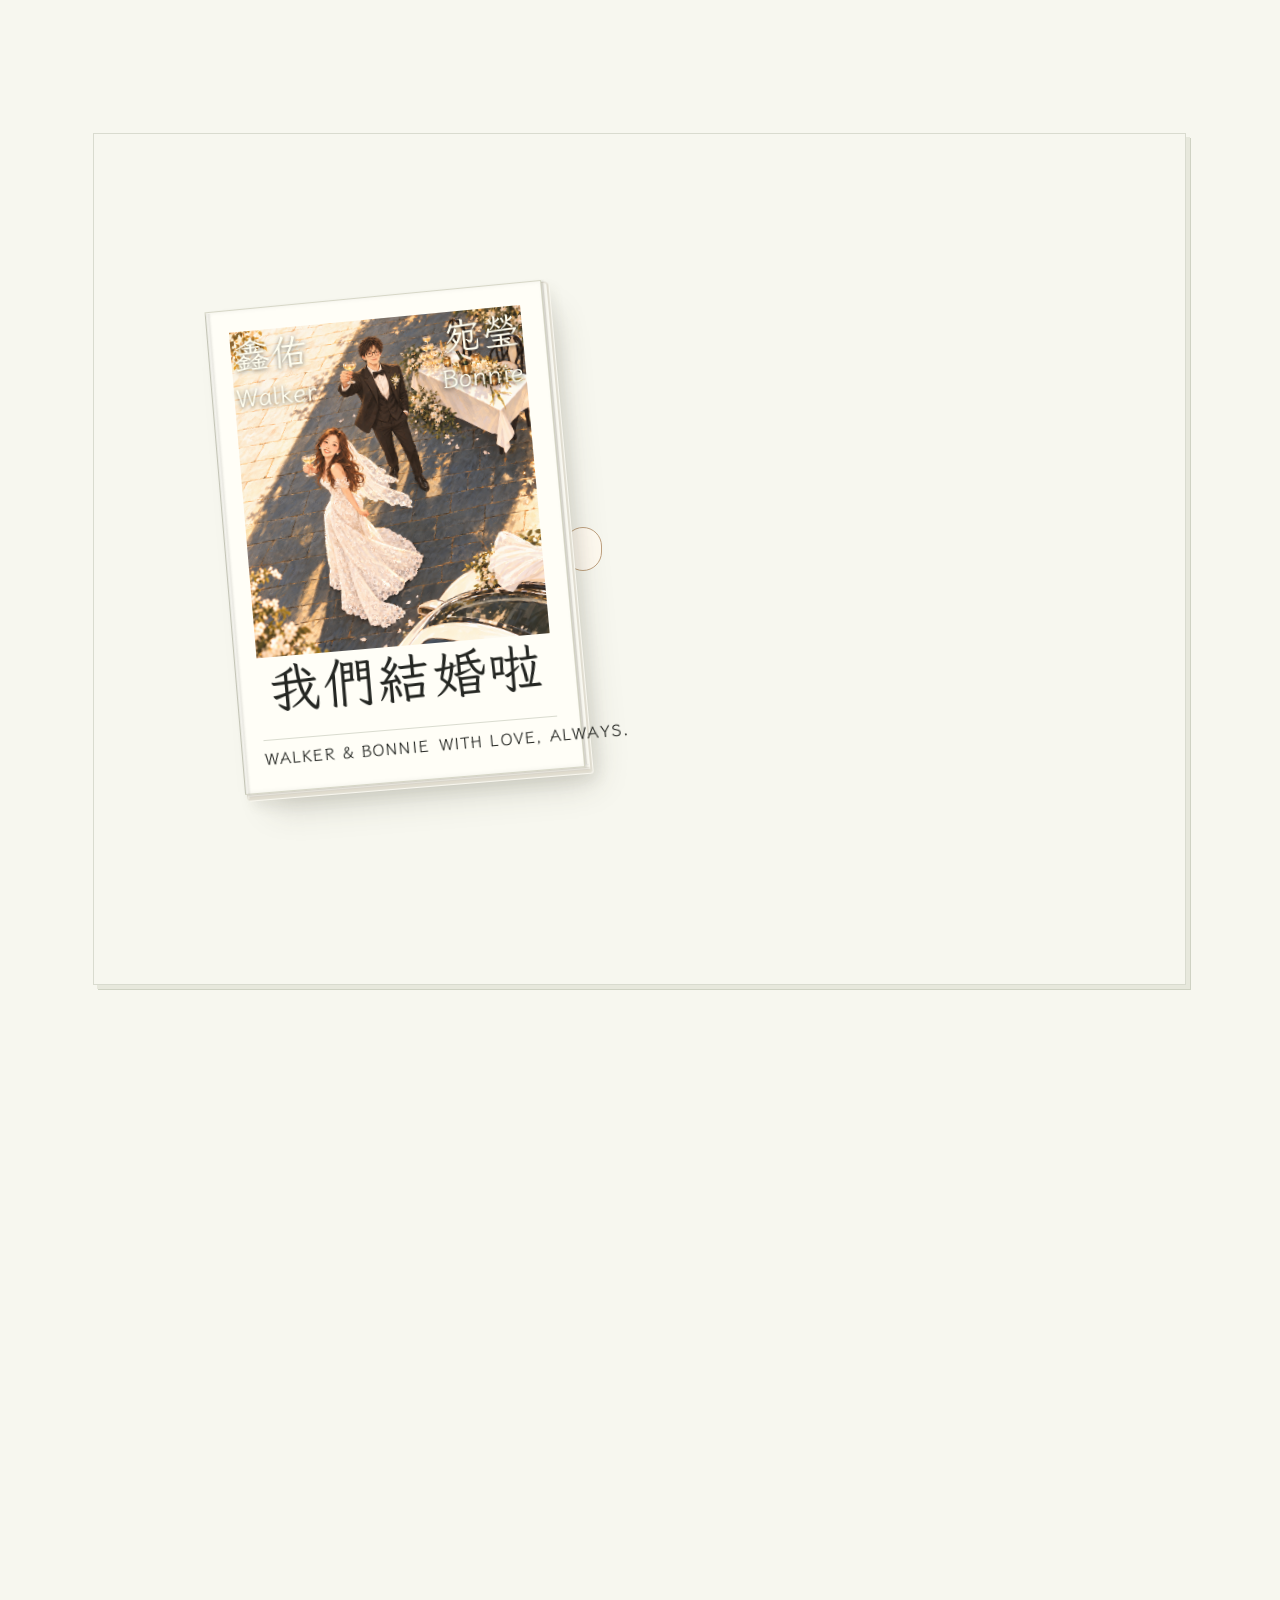
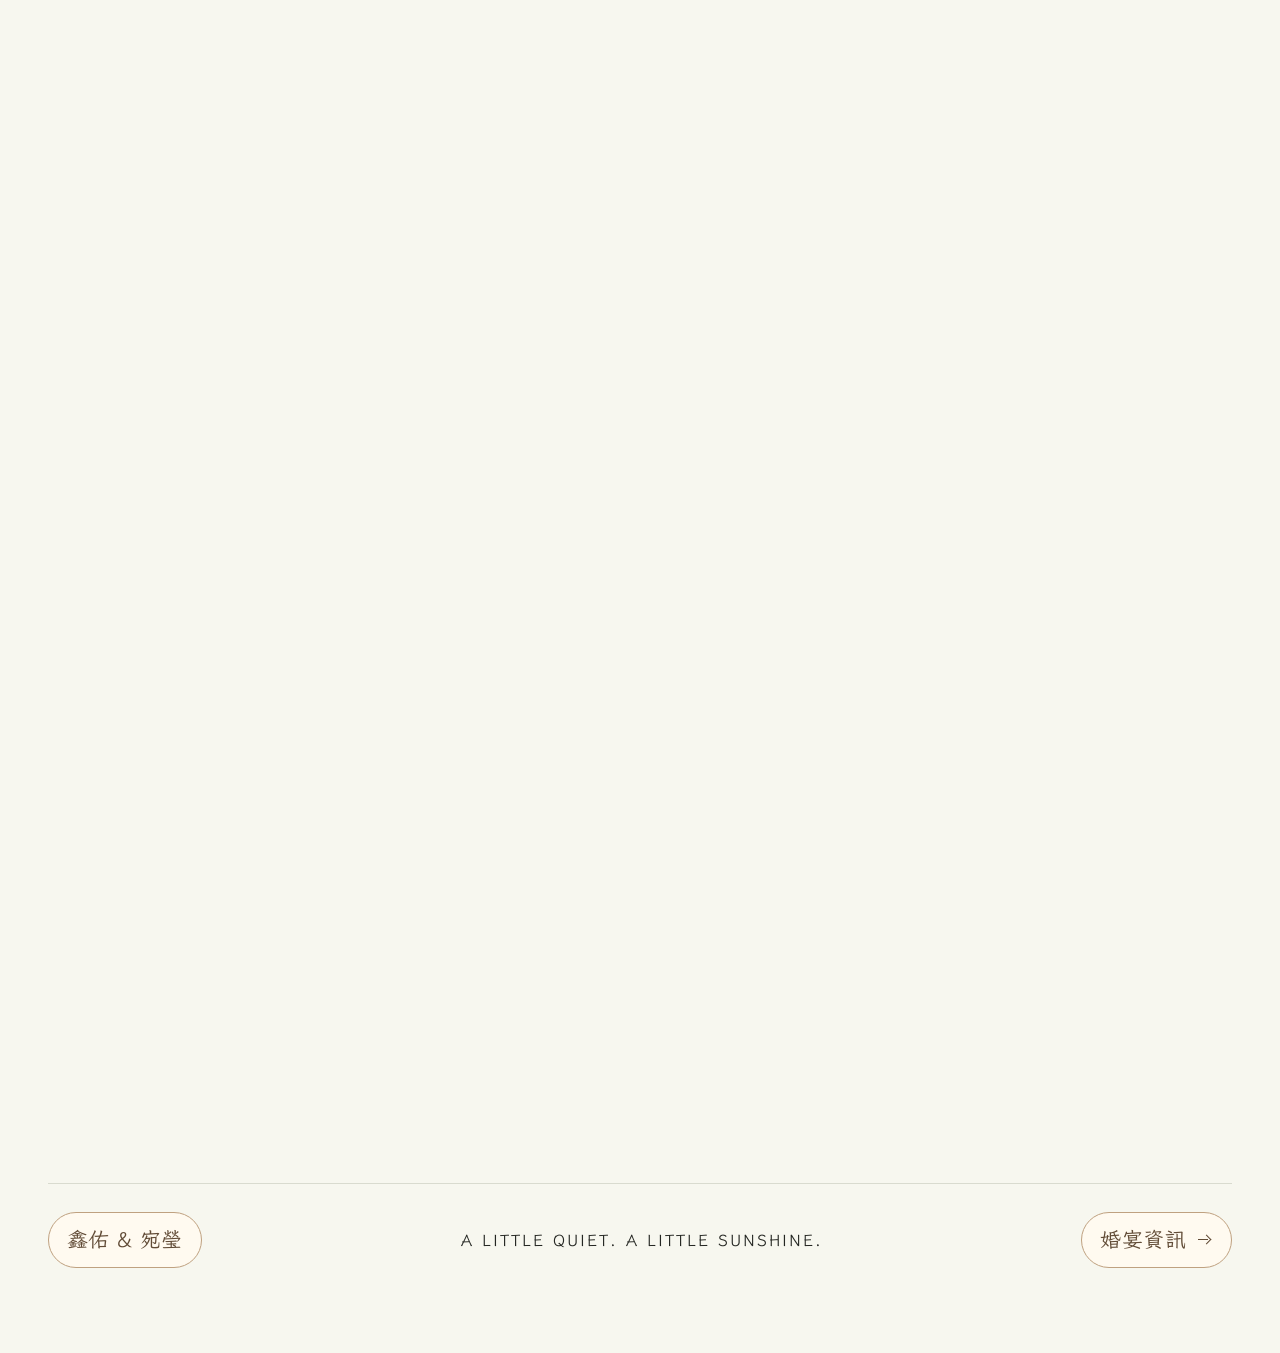
==== commit b539d377: "Redesign five chapters as consistent magazine spreads with continuous spine" ====
--- a/index.html
+++ b/index.html
@@ -9,12 +9,12 @@
   <meta name="description" content="把幸福的日子，留給最重要的你。我們說好了，這一天見。查看婚宴資訊與更多合照，一起分享幸福。">
   <title>鑫佑 & 宛瑩｜Walker & Bonnie 婚禮邀請</title>
   <link rel="stylesheet" href="assets/invitation.css?v=five-page-flow-1">
-  <link rel="stylesheet" href="assets/invitation-book.css?v=larger-type-12">
-  <link rel="stylesheet" href="assets/invitation-magazine.css?v=larger-type-12">
-  <link rel="stylesheet" href="assets/invitation-polish.css?v=larger-type-12">
-  <link rel="stylesheet" href="assets/invitation-spread.css?v=larger-type-12">
-  <link rel="stylesheet" href="assets/invitation-material.css?v=larger-type-12">
-<link rel="stylesheet" href="assets/wedding-fonts.css?v=panda-block-5"><link rel="stylesheet" href="assets/invitation-type-size.css?v=larger-type-12"><style>
+  <link rel="stylesheet" href="assets/invitation-book.css?v=cover-preload-13">
+  <link rel="stylesheet" href="assets/invitation-magazine.css?v=cover-preload-13">
+  <link rel="stylesheet" href="assets/invitation-polish.css?v=cover-preload-13">
+  <link rel="stylesheet" href="assets/invitation-spread.css?v=cover-preload-13">
+  <link rel="stylesheet" href="assets/invitation-material.css?v=cover-preload-13">
+<link rel="stylesheet" href="assets/wedding-fonts.css?v=panda-block-5"><link rel="stylesheet" href="assets/invitation-type-size.css?v=cover-preload-13"><style>
 html.panda-loading body{visibility:hidden}
 html.panda-loading::after{content:"♥";position:fixed;inset:0;display:grid;place-items:center;background:#f7f6ed;color:#df9074;font:48px/1 serif;z-index:2147483647;animation:panda-loading-pulse 1.2s ease-in-out infinite}
 @keyframes panda-loading-pulse{50%{color:#efb49b}}
@@ -29,7 +29,9 @@
   const ready=()=>document.fonts.load('400 24px "Star Panda Kids"','我們要結婚了♥').then(()=>{clearTimeout(timeout);reveal();},()=>{clearTimeout(timeout);reveal();});
   if(document.readyState==='loading')document.addEventListener('DOMContentLoaded',ready,{once:true});else ready();
 })();
-</script></head>
+</script><link rel="preload" as="image" href="assets/story-courtyard.png" fetchpriority="high">
+<link rel="stylesheet" href="assets/invitation-magazine.css?v=magazine-14">
+</head>
 <body>
   <a class="action-control skip-link" href="#details">跳到婚宴資訊</a>
   <header class="site-header" inert>
@@ -46,7 +48,7 @@
           <div class="hero-art" aria-label="Walker 與 Bonnie 的立體婚禮雜誌">
             <div class="paper-anchor"><div class="paper-flight"><div class="magazine-depth"><div class="magazine-pages" aria-hidden="true"></div><div class="invitation-paper">
               <div class="paper-content">
-                <div class="cover-portrait photo-slot" data-photo="0"><div class="photo-placeholder"><span class="portrait-mark">w<span>&</span>b</span></div></div>
+                <div class="cover-portrait photo-slot has-photo" data-photo="0"><img src="assets/story-courtyard.png" alt="鑫佑與宛瑩的合照" fetchpriority="high" loading="eager" decoding="async"></div>
                 <div class="cover-person cover-person-walker"><strong class="cover-ink">鑫佑</strong><small class="cover-ink" lang="en">Walker</small></div><div class="cover-person cover-person-bonnie"><strong class="cover-ink">宛瑩</strong><small class="cover-ink" lang="en">Bonnie</small></div>
                 <div class="paper-title"><span class="cover-ink">我們結婚啦</span></div>
                 <div class="paper-bottom"><span class="cover-ink">WALKER & BONNIE</span><span class="cover-ink">WITH LOVE, ALWAYS.</span></div>
@@ -97,9 +99,9 @@
 <div class="story-reader-ending"><p>從同事、酒友，到戀人、旅伴。<br>下一站，是家人。</p><button type="button" id="story-reader-back" class="action-control">回到喜帖 ♡</button></div></div></div></dialog>
   <dialog id="calendar-dialog" aria-labelledby="calendar-title" aria-describedby="calendar-help"><button class="action-control dialog-close" id="calendar-close" type="button" aria-label="關閉行事曆選項">關閉 ×</button><p class="eyebrow">SAVE OUR DAY</p><h2 id="calendar-title">把這天留給我們。</h2><p class="calendar-summary">2027 / 06 / 19 · 12:00 入座 · 12:30 開席</p><div class="calendar-options"><a class="action-control button button-primary" id="calendar-google" href="https://calendar.google.com/calendar/render" target="_blank" rel="noopener noreferrer">Google 行事曆 <span class="icon icon-next" aria-hidden="true"></span></a><a class="action-control button button-outline" id="calendar-apple" href="assets/wedding-invitation.ics?v=20270619-2&openExternalBrowser=1">Apple／其他行事曆 <span aria-hidden="true">＋</span></a></div><p id="calendar-help">選擇你使用的行事曆，開啟後確認加入。若在 LINE 裡無法開啟，請從選單改用 Safari 或 Chrome。</p><button class="action-control text-action" id="calendar-copy" type="button" hidden>複製喜帖連結，在瀏覽器開啟</button><p id="calendar-copy-status" role="status"></p><a class="action-control calendar-download" id="calendar-download" href="assets/wedding-invitation.ics?v=20270619-2&openExternalBrowser=1" download="walker-bonnie-wedding.ics">下載行事曆檔案</a></dialog>
   <dialog id="photo-dialog"><button type="button" id="photo-close" aria-label="關閉照片" class="action-control">關閉 ×</button><img id="photo-full" alt=""></dialog>
-  <script src="config.js?v=original-gallery-1"></script><script src="assets/invitation.js?v=hall-reminder-photos-1"></script><script src="assets/invitation-book.js?v=larger-type-12"></script>
-  <script src="assets/invitation-interactions.js?v=larger-type-12"></script>
-  <script src="assets/invitation-depth.js?v=larger-type-12"></script>
-  <script src="assets/invitation-gallery.js?v=larger-type-12"></script>
+  <script src="config.js?v=original-gallery-1"></script><script src="assets/invitation.js?v=hall-reminder-photos-1"></script><script src="assets/invitation-book.js?v=cover-preload-13"></script>
+  <script src="assets/invitation-interactions.js?v=cover-preload-13"></script>
+  <script src="assets/invitation-depth.js?v=cover-preload-13"></script>
+  <script src="assets/invitation-gallery.js?v=cover-preload-13"></script>
 </body>
 </html>
--- a/assets/invitation-magazine.css
+++ b/assets/invitation-magazine.css
@@ -1,27 +1,34 @@
-/* A full-bleed magazine on a photographic studio surface. */
-.site-header{min-height:76px}.book-cover.hero,.book-enabled .book-cover.hero{display:flex;flex-direction:column;justify-content:center;align-items:center;gap:24px;padding:36px 40px 65px;min-height:var(--scene-height,780px);isolation:isolate}.book-enabled .book-cover:before{background:radial-gradient(ellipse at 50% 40%,#fffff9 0,#f0f0e4 70%,#e5e8d9 100%);box-shadow:none;border:0}.book-cover.hero .hero-art{order:0;min-height:0;width:auto;margin:0;perspective:1500px;position:relative}.book-cover .hero-copy{order:1;padding:0;text-align:center;z-index:4}.book-cover .hero-actions{justify-content:center}.book-cover .hero-actions .button{border-radius:30px;font-size:11px;padding:13px 24px;min-height:46px}.book-cover .hero-footnote{justify-content:center;font-size:7px;letter-spacing:2px;margin:13px 0 0}.book-cover .hero-copy h1.sr-only{width:1px;height:1px;position:absolute;overflow:hidden;margin:0;padding:0}.book-cover .paper-anchor{width:clamp(280px,calc((100svh - 280px)*.68),420px);height:auto;aspect-ratio:2/3}.magazine-depth{width:100%;height:100%;position:relative;transform-style:preserve-3d;transform:perspective(1500px) rotateX(calc(var(--tilt-y,0deg)*var(--cover-presence,1))) rotateY(calc(var(--tilt-x,0deg)*var(--cover-presence,1)));transition:transform .3s ease-out;will-change:transform}.magazine-pages{position:absolute;inset:4px -7px -5px 4px;background:repeating-linear-gradient(0deg,#f5f3e7 0 1px,#cccbbd 1px 2px);border:1px solid #d0cdbc;transform:translateZ(-7px);box-shadow:18px 28px 36px -12px #28311d40,3px 4px 5px #20251b35;opacity:var(--cover-presence,1);pointer-events:none}.book-cover .invitation-paper{padding:0;border:0;background:#1e3023;box-shadow:inset 7px 0 8px #0004;overflow:hidden}.book-enabled .paper-flight .paper-content,.book-cover .paper-content{position:relative;max-width:none;width:100%;height:100%;display:block;transform:none;color:#fffef0}.book-cover .cover-portrait{position:absolute;inset:0;width:100%;height:100%;min-height:0;background:#2b3928}.book-cover .cover-portrait.has-photo img{object-fit:cover;object-position:center 44%;transform:none}.book-cover .paper-topline{position:absolute;left:23px;right:23px;top:20px;padding:0;font-size:6px;letter-spacing:1.6px;z-index:1;pointer-events:none}.book-cover .paper-topline span:last-child{font-size:6px}.magazine-masthead{position:absolute;left:21px;top:33px;font:clamp(56px,7vw,90px)/.95 var(--serif);letter-spacing:-7px;pointer-events:none}.magazine-masthead em{font-weight:400;color:var(--yellow)}.book-cover .paper-names{position:absolute;left:25px;top:125px;margin:0;font-size:9px;letter-spacing:3px;pointer-events:none}.book-cover .paper-title,.book-enabled .paper-flight .paper-title{position:absolute;left:24px;bottom:65px;font:500 clamp(29px,3vw,43px)/1.3 var(--sans);letter-spacing:-2px;width:auto;color:var(--yellow);pointer-events:none}.book-cover .paper-title em{font-family:var(--sans);font-style:normal;font-weight:500}.magazine-coverline{position:absolute;right:22px;bottom:76px;font-size:9px;line-height:1.9;letter-spacing:1px;text-align:right;margin:0;pointer-events:none}.magazine-coverline span{font-size:5px;letter-spacing:1px;display:block;margin-top:9px}.book-cover .paper-bottom{position:absolute;left:24px;right:24px;bottom:21px;margin:0;padding-top:12px;border-color:#ffffef50;font-size:5px;letter-spacing:1px;pointer-events:none}.magazine-gloss{position:absolute;inset:0;pointer-events:none;background:linear-gradient(105deg,#ffffff35,transparent 6%,#0004 8%,transparent 12%),radial-gradient(ellipse at var(--light-x,35%) var(--light-y,10%),#fff9ca35,transparent 65%);mix-blend-mode:screen;opacity:calc(.4 + var(--cover-presence,1)*.6)}.book-cover .art-caption{right:-42px;top:20px;font-size:7px;letter-spacing:2px}.book-cover .art-note{left:-90px;bottom:30px;font-size:19px;transform:rotate(-90deg);transform-origin:left center}.book-cover .sun-sticker{right:-70px;bottom:25px;transform:rotate(12deg) translateZ(30px)}.book-cover .sun-sticker>span{font-size:95px}.book-cover .sun-sticker small{font-size:6px;padding:5px}.book-cover .page-folio{border:0;bottom:20px;font-size:6px}.depth-orb{position:absolute;border-radius:50%;pointer-events:none;z-index:-1;opacity:calc(var(--intro-opacity,1)*.65);transform:translate3d(calc(var(--depth-x,0px)*-1),calc(var(--depth-y,0px)*-1 - var(--depth-scroll,0)*30px),0)}.depth-orb-back{width:260px;height:260px;left:9%;top:12%;background:#e5e2a7;filter:blur(36px)}.depth-orb-front{width:140px;height:140px;right:11%;bottom:17%;background:#b5c09c;filter:blur(15px);transform:translate3d(var(--depth-x,0px),calc(var(--depth-y,0px) + var(--depth-scroll,0)*35px),0)}
-@media(max-width:760px){.site-header{min-height:66px}.book-cover.hero,.book-enabled .book-cover.hero{padding:24px 20px 65px;gap:24px;min-height:var(--scene-height,680px)}.book-cover .paper-anchor{width:clamp(220px,calc((100svh - 240px)*.66),310px);height:auto;aspect-ratio:2/3}.book-cover .hero-art{width:auto;min-height:0;margin:0}.magazine-masthead{font-size:65px;left:18px;top:34px;letter-spacing:-5px}.book-cover .paper-names{top:102px;left:20px;font-size:7px;letter-spacing:2px}.book-cover .paper-title,.book-enabled .paper-flight .paper-title{font-size:29px;left:19px;bottom:58px}.book-cover .paper-topline{left:19px;right:19px;top:18px;font-size:5px;letter-spacing:1px}.book-cover .paper-topline span:last-child{font-size:5px}.book-cover .paper-bottom{left:19px;right:19px;bottom:20px;font-size:4px}.magazine-coverline{right:18px;bottom:65px;font-size:7px;letter-spacing:.5px}.magazine-coverline span{font-size:4px}.book-cover .art-caption{right:-21px;font-size:5px;letter-spacing:1.3px}.book-cover .art-note{display:none}.book-cover .sun-sticker{right:-24px;bottom:18px}.book-cover .sun-sticker>span{font-size:60px}.book-cover .sun-sticker small{display:none}.book-cover .hero-actions .button{font-size:10px;min-height:44px;padding:11px 23px}.book-cover .hero-footnote{font-size:6px;letter-spacing:1.5px;margin-top:11px}.depth-orb-back{width:170px;height:170px;left:-10%;top:8%;filter:blur(24px)}.depth-orb-front{width:85px;height:85px;right:-3%;bottom:25%;filter:blur(12px)}.magazine-pages{box-shadow:9px 18px 26px -10px #28311d40}}
-@media(max-width:370px){.book-cover.hero{padding-inline:18px}.book-cover .paper-anchor{width:clamp(205px,calc((100svh - 260px)*.66),260px)}.magazine-masthead{font-size:57px}.book-cover .paper-names{top:94px}.book-cover .paper-title,.book-enabled .paper-flight .paper-title{font-size:26px}.magazine-coverline{font-size:6px}}
-@media(prefers-reduced-motion:reduce){.magazine-depth{transform:none!important;will-change:auto}.depth-orb{transform:none}.magazine-gloss{background:linear-gradient(105deg,#fff2,transparent 8%,#0002 10%,transparent 14%)}}
-.brand-mark{white-space:nowrap;flex-shrink:0;width:42px}.magazine-depth{animation:magazine-focus .8s ease-out backwards}@keyframes magazine-focus{from{opacity:0;filter:blur(4px)}to{opacity:1;filter:none}}
-@media(prefers-reduced-motion:reduce){.magazine-depth{animation:none}}
-/* Full-bleed photograph, with type confined to the wall left of the faces. */
-.book-cover .paper-content{container-type:inline-size}
-.book-cover .magazine-masthead{top:19%;left:6%;width:32%;font-size:clamp(32px,14cqw,60px);line-height:.85;letter-spacing:-3px}
-.book-cover .paper-names{top:6.5%;bottom:auto;left:6%;right:6%;font-size:clamp(12px,5cqw,22px);letter-spacing:.5px;line-height:1.3;color:#fffef0;text-shadow:0 1px 8px #14201766;font-weight:600}
-.book-cover .paper-topline{top:3%;left:6%;right:6%}
-.site-header .brand{letter-spacing:.4px}
-@media(max-width:760px){.site-header .brand-mark{display:none}.site-header .brand{font-size:11px}}
-
-/* Soft local shadows fade out around each line, leaving the photograph clear. */
-.book-cover .cover-ink{position:relative;isolation:isolate;padding:1px 4px;box-decoration-break:clone;-webkit-box-decoration-break:clone}
-.book-cover .cover-ink:before{content:'';position:absolute;inset:-2px -4px;z-index:-1;background:#0006;border-radius:30%;filter:blur(5px);pointer-events:none}
-.book-cover .paper-names{align-items:flex-start}
-.book-cover .magazine-coverline .cover-ink{display:inline;font:inherit;letter-spacing:inherit;margin:0}
-.book-cover .paper-topline,.book-cover .magazine-masthead,.book-cover .paper-names,.book-cover .paper-title,.book-cover .magazine-coverline,.book-cover .paper-bottom{text-shadow:0 1px 5px #0008}
-#invitation .cover-open.action-control{position:absolute;right:-28px;top:50%;z-index:6;width:56px;height:56px;min-width:56px;padding:8px;border:0;border-radius:0;background:none;color:#514b3e;box-shadow:none;opacity:var(--intro-opacity,1);transform:translateY(-50%)}
-#invitation .cover-open.action-control:hover{background:none;color:#242622;transform:translateY(-50%)}
-#invitation .cover-open svg{width:38px;height:38px;flex-shrink:0;filter:drop-shadow(0 1px 2px #fff9);animation:cover-tap 2.2s ease-in-out infinite}
-@keyframes cover-tap{0%,100%{transform:scale(1)}50%{transform:scale(1.12)}}
-@media(max-width:760px){#invitation .cover-open.action-control{right:-26px}}
-@media(prefers-reduced-motion:reduce){#invitation .cover-open svg{animation:none}}
+/* A single paper system for all five chapters. */
+.content-page{--magazine-gutter:clamp(22px,3vw,48px)}
+@media(min-width:1000px){
+ .has-spreads .content-page>.spread-body{height:calc(var(--scene-height) - 86px);max-height:calc(var(--scene-height) - 86px);background:var(--paper);box-shadow:0 12px 34px #594a351a,0 1px 3px #594a3526}
+ .has-spreads .spread-body:before{top:0;bottom:0;z-index:12;width:32px;background:linear-gradient(90deg,transparent,#75654a0a 22%,#75654a24 47%,#fffaf0b3 52%,#75654a0c 70%,transparent)}
+ .has-spreads .content-page .spread-leaf{padding:38px var(--magazine-gutter);box-shadow:none;background:transparent}
+ .has-spreads #story .spread-heading{height:155px;padding:22px 40px;background:transparent;z-index:5}
+ .has-spreads #story .spread-heading>div{display:grid;grid-template-columns:1fr 1fr;align-items:center;gap:100px;width:100%}
+ .has-spreads #story .spread-heading .eyebrow{margin:0;font-size:32px;line-height:1.3;text-align:center}
+ .has-spreads #story .spread-heading .duo-heading{font-size:27px;line-height:1.35!important}
+ .has-spreads #story .spread-heading .duo-heading em{font-size:24px;margin-top:8px}
+ .has-spreads #story .spread-leaf{padding-top:170px}
+ .has-spreads #story .personality{padding:22px 0;gap:12px}
+ .has-spreads #story .personality-avatar{width:76px;height:76px}
+ .has-spreads #story .personality-copy{line-height:1.65}
+ .has-spreads #photos .spread-leaf-left,.has-spreads #chapters .spread-leaf-left{display:flex;justify-content:center;flex-direction:column}
+ .has-spreads #photos .photos-heading{max-width:380px;margin:auto;text-align:center}
+ .has-spreads #photos .gallery-ready{height:calc(var(--scene-height) - 190px);min-height:360px;margin:10px auto;width:calc(100% - 20px)}
+ .has-spreads #chapters .spread-leaf-right .reading-fit{display:flex;flex-direction:column;align-items:center;gap:16px}
+ .has-spreads #chapters .spread-leaf-right p{line-height:1.65;margin:0 0 14px}
+ .has-spreads #details .spread-leaf{padding-top:48px}
+ .has-spreads #details .venue-card{padding-top:20px}
+ .has-spreads #thanks .spread-leaf .reading-fit{min-height:100%;justify-content:center;gap:36px}
+ .has-spreads #thanks .attendance-reminder{padding:24px 0;border-top:1px solid #d8d0bc;border-bottom:1px solid #d8d0bc}
+ .has-spreads #thanks .thankyou-footer{padding-top:18px}
+}
+@media(max-width:999px){
+ .content-page .page-content{padding-inline:26px}
+ #story .couple-intro .eyebrow{margin-bottom:10px}
+ #story .duo-heading{line-height:1.3!important}
+ #story .personality{gap:8px;padding:16px 0}
+ #chapters .story-next-chapter>p{line-height:1.65}
+ #thanks .attendance-reminder{padding:16px 0;border-top:1px solid #d8d0bc;border-bottom:1px solid #d8d0bc}
+}
--- a/assets/invitation-magazine.css
+++ b/assets/invitation-magazine.css
@@ -1,27 +1,34 @@
-/* A full-bleed magazine on a photographic studio surface. */
-.site-header{min-height:76px}.book-cover.hero,.book-enabled .book-cover.hero{display:flex;flex-direction:column;justify-content:center;align-items:center;gap:24px;padding:36px 40px 65px;min-height:var(--scene-height,780px);isolation:isolate}.book-enabled .book-cover:before{background:radial-gradient(ellipse at 50% 40%,#fffff9 0,#f0f0e4 70%,#e5e8d9 100%);box-shadow:none;border:0}.book-cover.hero .hero-art{order:0;min-height:0;width:auto;margin:0;perspective:1500px;position:relative}.book-cover .hero-copy{order:1;padding:0;text-align:center;z-index:4}.book-cover .hero-actions{justify-content:center}.book-cover .hero-actions .button{border-radius:30px;font-size:11px;padding:13px 24px;min-height:46px}.book-cover .hero-footnote{justify-content:center;font-size:7px;letter-spacing:2px;margin:13px 0 0}.book-cover .hero-copy h1.sr-only{width:1px;height:1px;position:absolute;overflow:hidden;margin:0;padding:0}.book-cover .paper-anchor{width:clamp(280px,calc((100svh - 280px)*.68),420px);height:auto;aspect-ratio:2/3}.magazine-depth{width:100%;height:100%;position:relative;transform-style:preserve-3d;transform:perspective(1500px) rotateX(calc(var(--tilt-y,0deg)*var(--cover-presence,1))) rotateY(calc(var(--tilt-x,0deg)*var(--cover-presence,1)));transition:transform .3s ease-out;will-change:transform}.magazine-pages{position:absolute;inset:4px -7px -5px 4px;background:repeating-linear-gradient(0deg,#f5f3e7 0 1px,#cccbbd 1px 2px);border:1px solid #d0cdbc;transform:translateZ(-7px);box-shadow:18px 28px 36px -12px #28311d40,3px 4px 5px #20251b35;opacity:var(--cover-presence,1);pointer-events:none}.book-cover .invitation-paper{padding:0;border:0;background:#1e3023;box-shadow:inset 7px 0 8px #0004;overflow:hidden}.book-enabled .paper-flight .paper-content,.book-cover .paper-content{position:relative;max-width:none;width:100%;height:100%;display:block;transform:none;color:#fffef0}.book-cover .cover-portrait{position:absolute;inset:0;width:100%;height:100%;min-height:0;background:#2b3928}.book-cover .cover-portrait.has-photo img{object-fit:cover;object-position:center 44%;transform:none}.book-cover .paper-topline{position:absolute;left:23px;right:23px;top:20px;padding:0;font-size:6px;letter-spacing:1.6px;z-index:1;pointer-events:none}.book-cover .paper-topline span:last-child{font-size:6px}.magazine-masthead{position:absolute;left:21px;top:33px;font:clamp(56px,7vw,90px)/.95 var(--serif);letter-spacing:-7px;pointer-events:none}.magazine-masthead em{font-weight:400;color:var(--yellow)}.book-cover .paper-names{position:absolute;left:25px;top:125px;margin:0;font-size:9px;letter-spacing:3px;pointer-events:none}.book-cover .paper-title,.book-enabled .paper-flight .paper-title{position:absolute;left:24px;bottom:65px;font:500 clamp(29px,3vw,43px)/1.3 var(--sans);letter-spacing:-2px;width:auto;color:var(--yellow);pointer-events:none}.book-cover .paper-title em{font-family:var(--sans);font-style:normal;font-weight:500}.magazine-coverline{position:absolute;right:22px;bottom:76px;font-size:9px;line-height:1.9;letter-spacing:1px;text-align:right;margin:0;pointer-events:none}.magazine-coverline span{font-size:5px;letter-spacing:1px;display:block;margin-top:9px}.book-cover .paper-bottom{position:absolute;left:24px;right:24px;bottom:21px;margin:0;padding-top:12px;border-color:#ffffef50;font-size:5px;letter-spacing:1px;pointer-events:none}.magazine-gloss{position:absolute;inset:0;pointer-events:none;background:linear-gradient(105deg,#ffffff35,transparent 6%,#0004 8%,transparent 12%),radial-gradient(ellipse at var(--light-x,35%) var(--light-y,10%),#fff9ca35,transparent 65%);mix-blend-mode:screen;opacity:calc(.4 + var(--cover-presence,1)*.6)}.book-cover .art-caption{right:-42px;top:20px;font-size:7px;letter-spacing:2px}.book-cover .art-note{left:-90px;bottom:30px;font-size:19px;transform:rotate(-90deg);transform-origin:left center}.book-cover .sun-sticker{right:-70px;bottom:25px;transform:rotate(12deg) translateZ(30px)}.book-cover .sun-sticker>span{font-size:95px}.book-cover .sun-sticker small{font-size:6px;padding:5px}.book-cover .page-folio{border:0;bottom:20px;font-size:6px}.depth-orb{position:absolute;border-radius:50%;pointer-events:none;z-index:-1;opacity:calc(var(--intro-opacity,1)*.65);transform:translate3d(calc(var(--depth-x,0px)*-1),calc(var(--depth-y,0px)*-1 - var(--depth-scroll,0)*30px),0)}.depth-orb-back{width:260px;height:260px;left:9%;top:12%;background:#e5e2a7;filter:blur(36px)}.depth-orb-front{width:140px;height:140px;right:11%;bottom:17%;background:#b5c09c;filter:blur(15px);transform:translate3d(var(--depth-x,0px),calc(var(--depth-y,0px) + var(--depth-scroll,0)*35px),0)}
-@media(max-width:760px){.site-header{min-height:66px}.book-cover.hero,.book-enabled .book-cover.hero{padding:24px 20px 65px;gap:24px;min-height:var(--scene-height,680px)}.book-cover .paper-anchor{width:clamp(220px,calc((100svh - 240px)*.66),310px);height:auto;aspect-ratio:2/3}.book-cover .hero-art{width:auto;min-height:0;margin:0}.magazine-masthead{font-size:65px;left:18px;top:34px;letter-spacing:-5px}.book-cover .paper-names{top:102px;left:20px;font-size:7px;letter-spacing:2px}.book-cover .paper-title,.book-enabled .paper-flight .paper-title{font-size:29px;left:19px;bottom:58px}.book-cover .paper-topline{left:19px;right:19px;top:18px;font-size:5px;letter-spacing:1px}.book-cover .paper-topline span:last-child{font-size:5px}.book-cover .paper-bottom{left:19px;right:19px;bottom:20px;font-size:4px}.magazine-coverline{right:18px;bottom:65px;font-size:7px;letter-spacing:.5px}.magazine-coverline span{font-size:4px}.book-cover .art-caption{right:-21px;font-size:5px;letter-spacing:1.3px}.book-cover .art-note{display:none}.book-cover .sun-sticker{right:-24px;bottom:18px}.book-cover .sun-sticker>span{font-size:60px}.book-cover .sun-sticker small{display:none}.book-cover .hero-actions .button{font-size:10px;min-height:44px;padding:11px 23px}.book-cover .hero-footnote{font-size:6px;letter-spacing:1.5px;margin-top:11px}.depth-orb-back{width:170px;height:170px;left:-10%;top:8%;filter:blur(24px)}.depth-orb-front{width:85px;height:85px;right:-3%;bottom:25%;filter:blur(12px)}.magazine-pages{box-shadow:9px 18px 26px -10px #28311d40}}
-@media(max-width:370px){.book-cover.hero{padding-inline:18px}.book-cover .paper-anchor{width:clamp(205px,calc((100svh - 260px)*.66),260px)}.magazine-masthead{font-size:57px}.book-cover .paper-names{top:94px}.book-cover .paper-title,.book-enabled .paper-flight .paper-title{font-size:26px}.magazine-coverline{font-size:6px}}
-@media(prefers-reduced-motion:reduce){.magazine-depth{transform:none!important;will-change:auto}.depth-orb{transform:none}.magazine-gloss{background:linear-gradient(105deg,#fff2,transparent 8%,#0002 10%,transparent 14%)}}
-.brand-mark{white-space:nowrap;flex-shrink:0;width:42px}.magazine-depth{animation:magazine-focus .8s ease-out backwards}@keyframes magazine-focus{from{opacity:0;filter:blur(4px)}to{opacity:1;filter:none}}
-@media(prefers-reduced-motion:reduce){.magazine-depth{animation:none}}
-/* Full-bleed photograph, with type confined to the wall left of the faces. */
-.book-cover .paper-content{container-type:inline-size}
-.book-cover .magazine-masthead{top:19%;left:6%;width:32%;font-size:clamp(32px,14cqw,60px);line-height:.85;letter-spacing:-3px}
-.book-cover .paper-names{top:6.5%;bottom:auto;left:6%;right:6%;font-size:clamp(12px,5cqw,22px);letter-spacing:.5px;line-height:1.3;color:#fffef0;text-shadow:0 1px 8px #14201766;font-weight:600}
-.book-cover .paper-topline{top:3%;left:6%;right:6%}
-.site-header .brand{letter-spacing:.4px}
-@media(max-width:760px){.site-header .brand-mark{display:none}.site-header .brand{font-size:11px}}
-
-/* Soft local shadows fade out around each line, leaving the photograph clear. */
-.book-cover .cover-ink{position:relative;isolation:isolate;padding:1px 4px;box-decoration-break:clone;-webkit-box-decoration-break:clone}
-.book-cover .cover-ink:before{content:'';position:absolute;inset:-2px -4px;z-index:-1;background:#0006;border-radius:30%;filter:blur(5px);pointer-events:none}
-.book-cover .paper-names{align-items:flex-start}
-.book-cover .magazine-coverline .cover-ink{display:inline;font:inherit;letter-spacing:inherit;margin:0}
-.book-cover .paper-topline,.book-cover .magazine-masthead,.book-cover .paper-names,.book-cover .paper-title,.book-cover .magazine-coverline,.book-cover .paper-bottom{text-shadow:0 1px 5px #0008}
-#invitation .cover-open.action-control{position:absolute;right:-28px;top:50%;z-index:6;width:56px;height:56px;min-width:56px;padding:8px;border:0;border-radius:0;background:none;color:#514b3e;box-shadow:none;opacity:var(--intro-opacity,1);transform:translateY(-50%)}
-#invitation .cover-open.action-control:hover{background:none;color:#242622;transform:translateY(-50%)}
-#invitation .cover-open svg{width:38px;height:38px;flex-shrink:0;filter:drop-shadow(0 1px 2px #fff9);animation:cover-tap 2.2s ease-in-out infinite}
-@keyframes cover-tap{0%,100%{transform:scale(1)}50%{transform:scale(1.12)}}
-@media(max-width:760px){#invitation .cover-open.action-control{right:-26px}}
-@media(prefers-reduced-motion:reduce){#invitation .cover-open svg{animation:none}}
+/* A single paper system for all five chapters. */
+.content-page{--magazine-gutter:clamp(22px,3vw,48px)}
+@media(min-width:1000px){
+ .has-spreads .content-page>.spread-body{height:calc(var(--scene-height) - 86px);max-height:calc(var(--scene-height) - 86px);background:var(--paper);box-shadow:0 12px 34px #594a351a,0 1px 3px #594a3526}
+ .has-spreads .spread-body:before{top:0;bottom:0;z-index:12;width:32px;background:linear-gradient(90deg,transparent,#75654a0a 22%,#75654a24 47%,#fffaf0b3 52%,#75654a0c 70%,transparent)}
+ .has-spreads .content-page .spread-leaf{padding:38px var(--magazine-gutter);box-shadow:none;background:transparent}
+ .has-spreads #story .spread-heading{height:155px;padding:22px 40px;background:transparent;z-index:5}
+ .has-spreads #story .spread-heading>div{display:grid;grid-template-columns:1fr 1fr;align-items:center;gap:100px;width:100%}
+ .has-spreads #story .spread-heading .eyebrow{margin:0;font-size:32px;line-height:1.3;text-align:center}
+ .has-spreads #story .spread-heading .duo-heading{font-size:27px;line-height:1.35!important}
+ .has-spreads #story .spread-heading .duo-heading em{font-size:24px;margin-top:8px}
+ .has-spreads #story .spread-leaf{padding-top:170px}
+ .has-spreads #story .personality{padding:22px 0;gap:12px}
+ .has-spreads #story .personality-avatar{width:76px;height:76px}
+ .has-spreads #story .personality-copy{line-height:1.65}
+ .has-spreads #photos .spread-leaf-left,.has-spreads #chapters .spread-leaf-left{display:flex;justify-content:center;flex-direction:column}
+ .has-spreads #photos .photos-heading{max-width:380px;margin:auto;text-align:center}
+ .has-spreads #photos .gallery-ready{height:calc(var(--scene-height) - 190px);min-height:360px;margin:10px auto;width:calc(100% - 20px)}
+ .has-spreads #chapters .spread-leaf-right .reading-fit{display:flex;flex-direction:column;align-items:center;gap:16px}
+ .has-spreads #chapters .spread-leaf-right p{line-height:1.65;margin:0 0 14px}
+ .has-spreads #details .spread-leaf{padding-top:48px}
+ .has-spreads #details .venue-card{padding-top:20px}
+ .has-spreads #thanks .spread-leaf .reading-fit{min-height:100%;justify-content:center;gap:36px}
+ .has-spreads #thanks .attendance-reminder{padding:24px 0;border-top:1px solid #d8d0bc;border-bottom:1px solid #d8d0bc}
+ .has-spreads #thanks .thankyou-footer{padding-top:18px}
+}
+@media(max-width:999px){
+ .content-page .page-content{padding-inline:26px}
+ #story .couple-intro .eyebrow{margin-bottom:10px}
+ #story .duo-heading{line-height:1.3!important}
+ #story .personality{gap:8px;padding:16px 0}
+ #chapters .story-next-chapter>p{line-height:1.65}
+ #thanks .attendance-reminder{padding:16px 0;border-top:1px solid #d8d0bc;border-bottom:1px solid #d8d0bc}
+}
